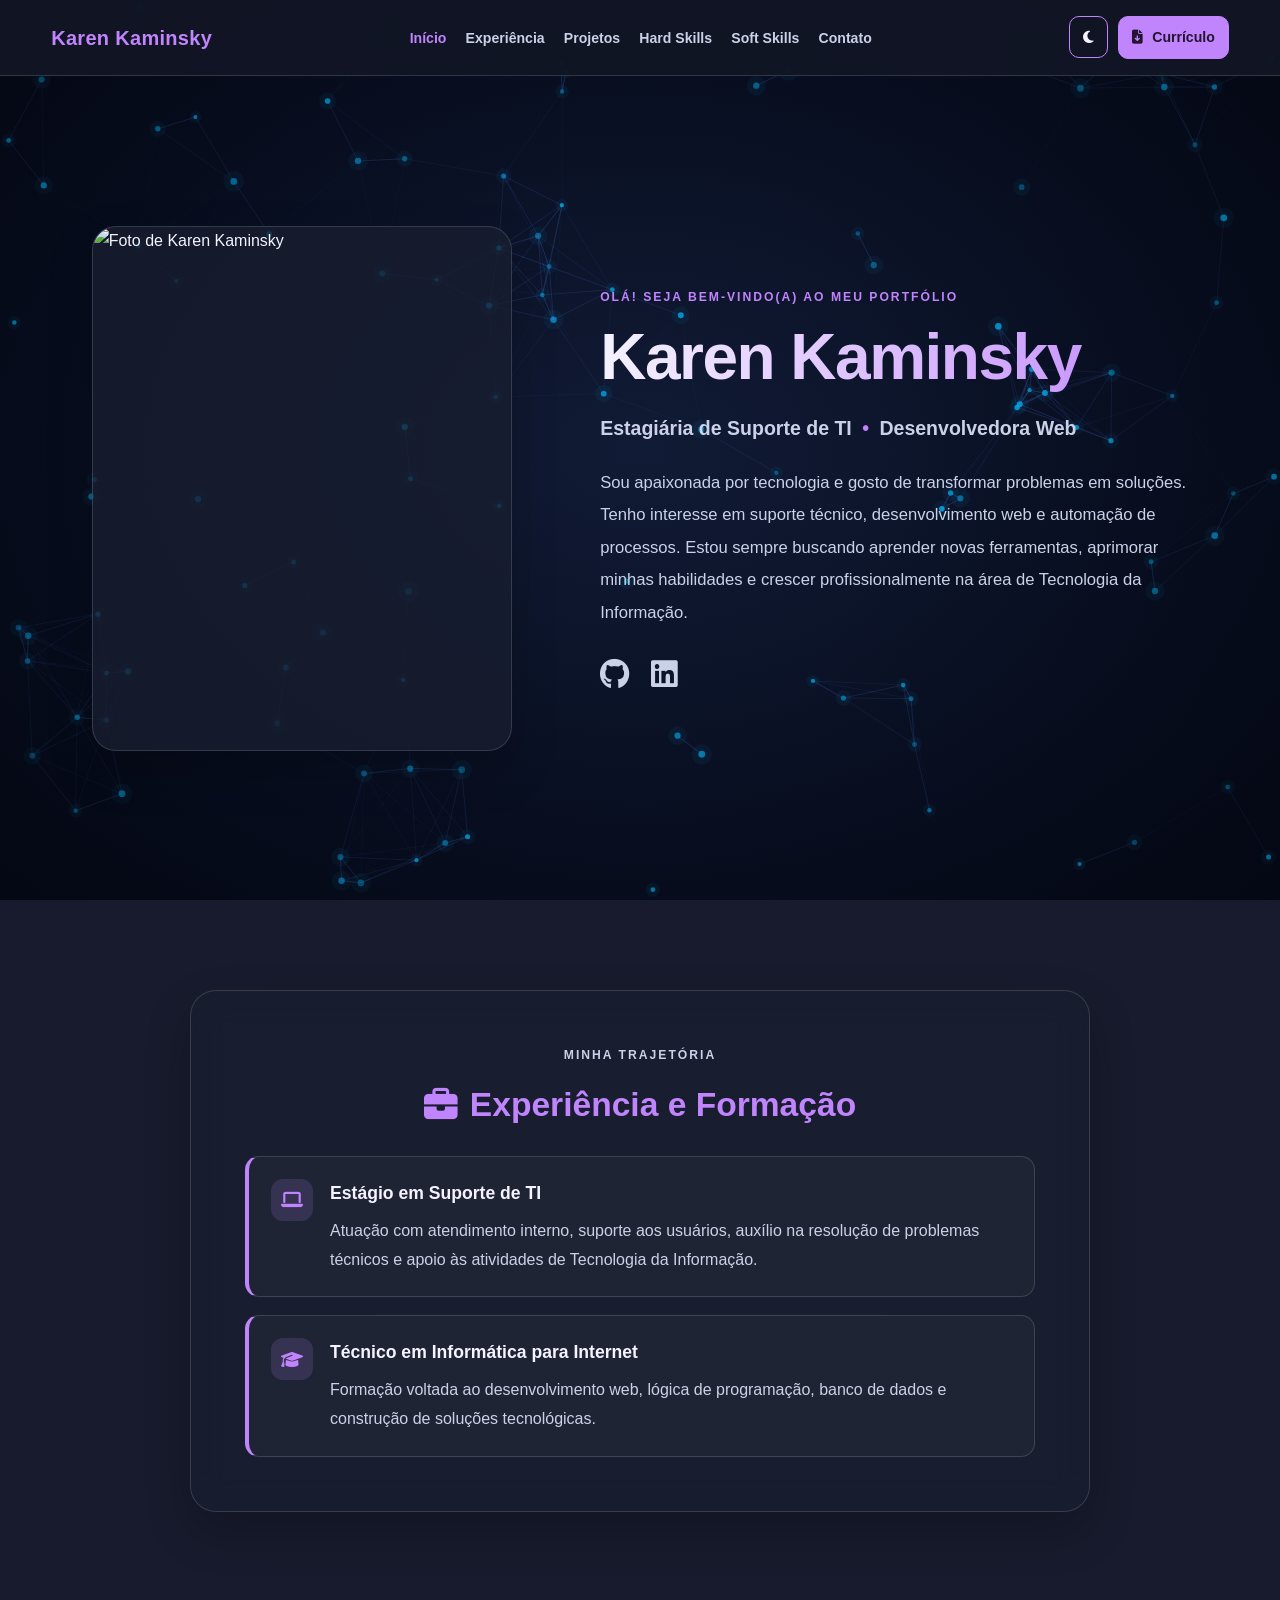
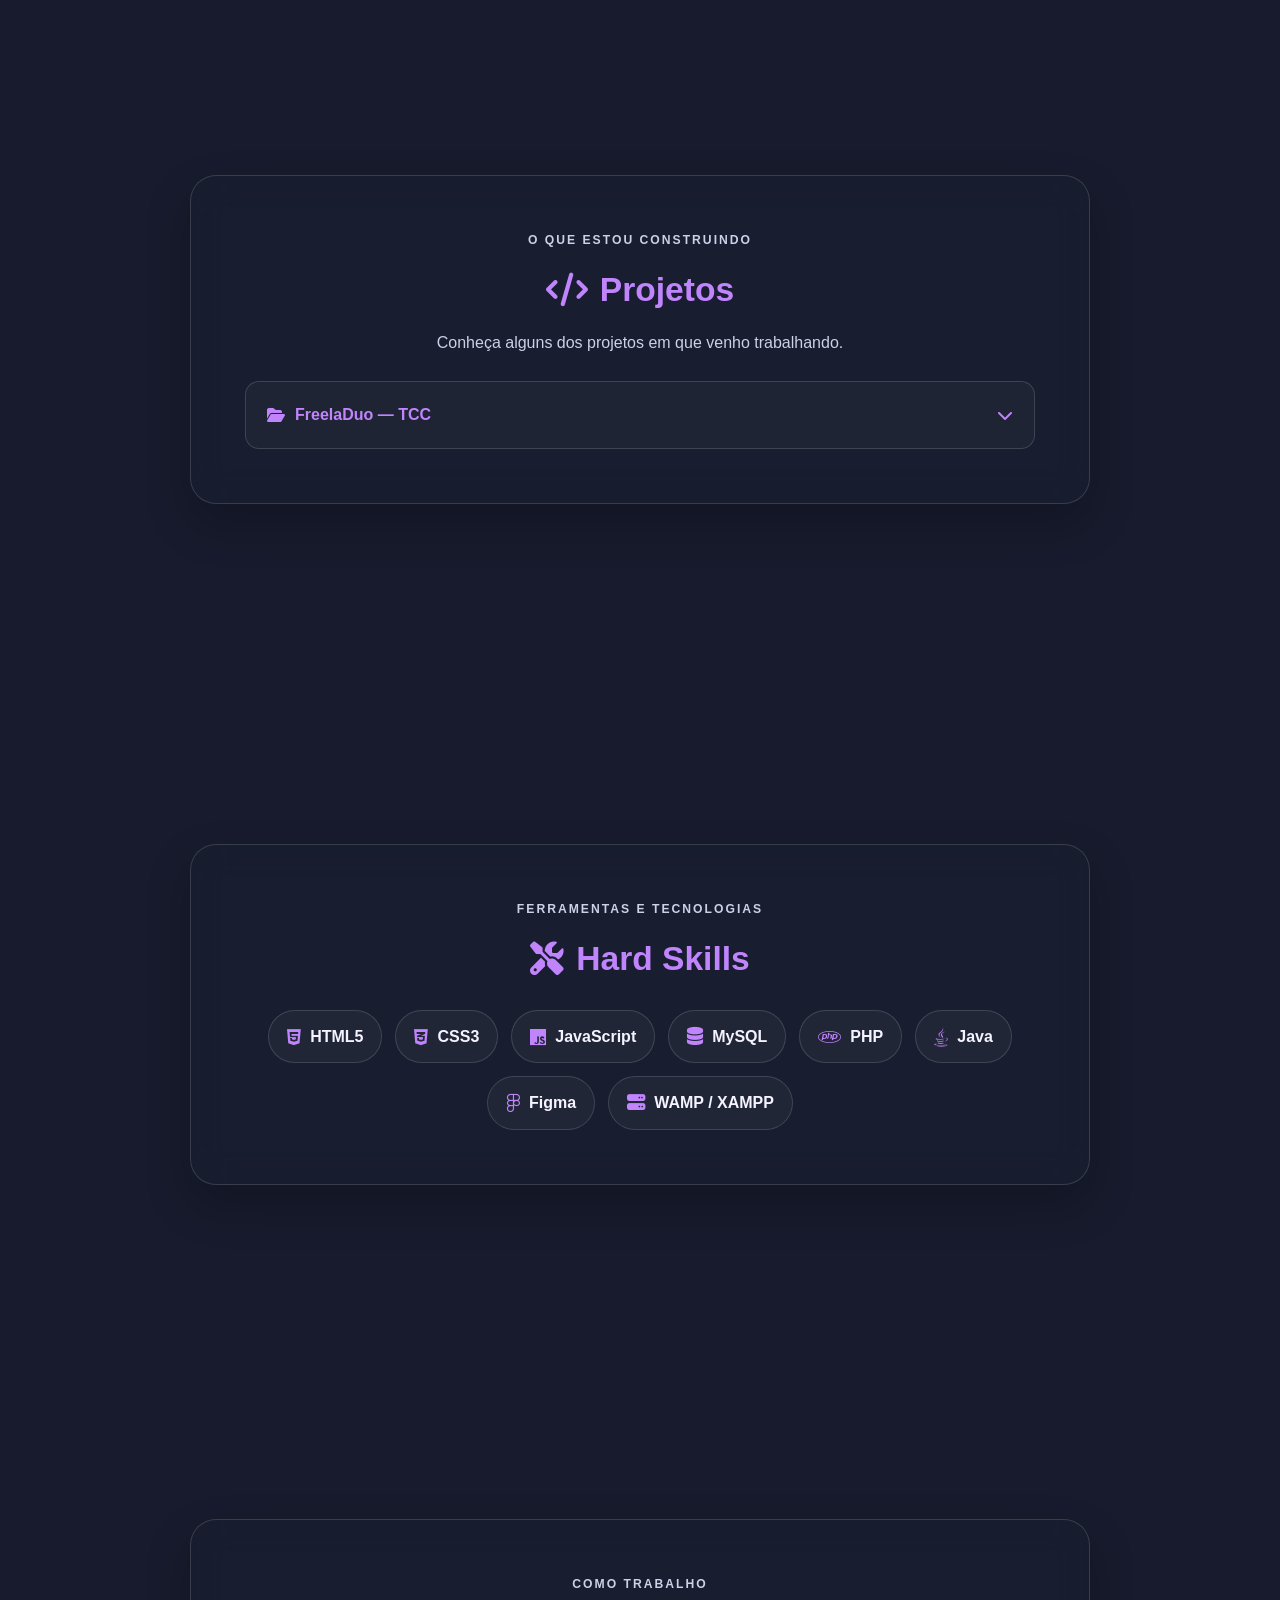
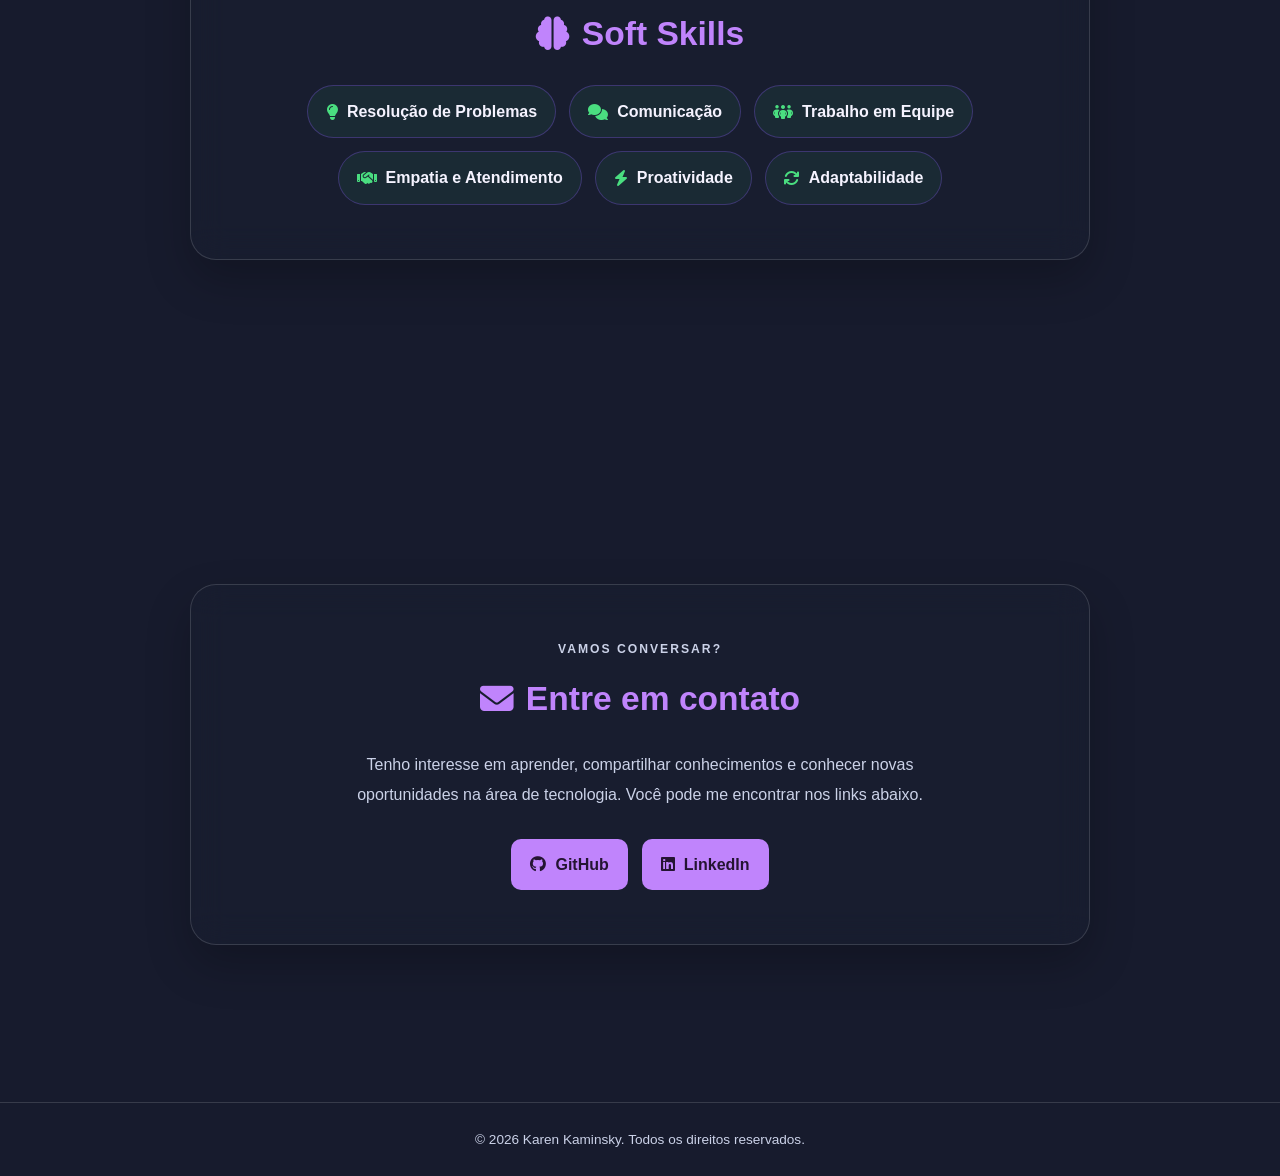
==== index.html @ ce0a8780 "docs: atualizações e informações do portfólio" ====
<!DOCTYPE html>
<html lang="pt-BR">

<head>
    <meta charset="UTF-8">
    <meta name="viewport" content="width=device-width, initial-scale=1.0">

    <meta name="description" content="Portfólio de Karen Kaminsky, estagiária de Suporte de TI e desenvolvedora web.">

    <meta name="theme-color" content="#080e20">

    <title>Karen Kaminsky | Portfólio</title>

    <!-- FONT AWESOME -->
    <link rel="stylesheet"
          href="https://cdnjs.cloudflare.com/ajax/libs/font-awesome/6.5.1/css/all.min.css">

    <!-- CSS PRINCIPAL -->
    <link rel="stylesheet" href="style.css">

    <!-- CSS DO FUNDO DE PARTÍCULAS -->
    <link rel="stylesheet" href="particles.css">

    <!-- JAVASCRIPT PRINCIPAL -->
    <script src="script.js" defer></script>

    <!-- JAVASCRIPT DAS PARTÍCULAS -->
    <script src="particles.js" defer></script>

</head>

<body>

    <!-- =====================================
         FUNDO INTERATIVO DE PARTÍCULAS
    ====================================== -->

    <div id="particles-background" aria-hidden="true">
        <canvas id="particles-canvas"></canvas>
    </div>


    <!-- =====================================
         CABEÇALHO
    ====================================== -->

    <header class="navbar">

        <a class="logo" href="#home" aria-label="Karen Kaminsky - início">
            Karen Kaminsky
        </a>


        <!-- MENU MOBILE -->

        <button class="menu-toggle"
                id="menu-toggle"
                type="button"
                aria-label="Abrir menu"
                aria-expanded="false"
                aria-controls="main-nav">

            <i class="fas fa-bars"></i>

        </button>


        <!-- NAVEGAÇÃO -->

        <nav id="main-nav" class="main-nav" aria-label="Navegação principal">

            <ul>

                <li><a href="#home">Início</a></li>

                <li><a href="#experiencia">Experiência</a></li>

                <li><a href="#projetos">Projetos</a></li>

                <li><a href="#habilidades">Hard Skills</a></li>

                <li><a href="#softskills">Soft Skills</a></li>

                <li><a href="#contato">Contato</a></li>

            </ul>

        </nav>


        <!-- AÇÕES DO CABEÇALHO -->

        <div class="header-actions">

            <button id="theme-toggle"
                    class="btn-theme"
                    type="button"
                    aria-label="Ativar tema claro"
                    title="Alternar tema">

                <i class="fas fa-moon"></i>

            </button>


            <a href="curriculo.pdf"
               download="Curriculo_Karen_Kaminsky.pdf"
               class="btn-download">

                <i class="fas fa-file-download"></i>

                <span>Currículo</span>

            </a>

        </div>

    </header>



    <!-- =====================================
         CONTEÚDO PRINCIPAL
    ====================================== -->

    <main class="container-scroll">


        <!-- =================================
             APRESENTAÇÃO INICIAL
        ================================== -->

        <section id="home" class="block hero-section">

            <div class="hero-profile">


                <!-- FOTO -->

                <div class="hero-photo">

                    <img src="minha-foto.jpg"
                         alt="Foto de Karen Kaminsky"
                         fetchpriority="high">

                </div>


                <!-- APRESENTAÇÃO -->

                <div class="hero-content">

                    <p class="eyebrow">
                        OLÁ! SEJA BEM-VINDO(A) AO MEU PORTFÓLIO
                    </p>


                    <h1>Karen Kaminsky</h1>


                    <h2 class="hero-role">

                        Estagiária de Suporte de TI

                        <span aria-hidden="true">•</span>

                        Desenvolvedora Web

                    </h2>


                    <p class="hero-description">

                        Sou apaixonada por tecnologia e gosto de transformar
                        problemas em soluções. Tenho interesse em suporte
                        técnico, desenvolvimento web e automação de processos.

                        Estou sempre buscando aprender novas ferramentas,
                        aprimorar minhas habilidades e crescer profissionalmente
                        na área de Tecnologia da Informação.

                    </p>


                    <!-- REDES SOCIAIS -->

                    <div class="hero-social">

                        <a href="https://github.com/Karenkaminsky"
                           target="_blank"
                           rel="noopener noreferrer"
                           aria-label="Meu GitHub">

                            <i class="fab fa-github"></i>

                        </a>


                        <a href="https://www.linkedin.com/in/karenkaminsky"
                           target="_blank"
                           rel="noopener noreferrer"
                           aria-label="Meu LinkedIn">

                            <i class="fab fa-linkedin"></i>

                        </a>

                    </div>

                </div>

            </div>

        </section>



        <!-- =================================
             EXPERIÊNCIA E FORMAÇÃO
        ================================== -->

        <section id="experiencia" class="block">

            <div class="glass-card">

                <p class="eyebrow">MINHA TRAJETÓRIA</p>


                <h2>

                    <i class="fas fa-briefcase"></i>

                    Experiência e Formação

                </h2>


                <div class="timeline">


                    <!-- EXPERIÊNCIA PROFISSIONAL -->

                    <article class="timeline-item">

                        <span class="timeline-icon">

                            <i class="fas fa-laptop"></i>

                        </span>


                        <div class="timeline-content">

                            <h3>Estágio em Suporte de TI</h3>

                            <p>

                                Atuação com atendimento interno, suporte aos
                                usuários, auxílio na resolução de problemas
                                técnicos e apoio às atividades de Tecnologia
                                da Informação.

                            </p>

                        </div>

                    </article>



                    <!-- FORMAÇÃO -->

                    <article class="timeline-item">

                        <span class="timeline-icon">

                            <i class="fas fa-graduation-cap"></i>

                        </span>


                        <div class="timeline-content">

                            <h3>Técnico em Informática para Internet</h3>

                            <p>

                                Formação voltada ao desenvolvimento web,
                                lógica de programação, banco de dados e
                                construção de soluções tecnológicas.

                            </p>

                        </div>

                    </article>


                </div>

            </div>

        </section>



        <!-- =================================
             PROJETOS
        ================================== -->

        <section id="projetos" class="block">

            <div class="glass-card">

                <p class="eyebrow">O QUE ESTOU CONSTRUINDO</p>


                <h2>

                    <i class="fas fa-code"></i>

                    Projetos

                </h2>


                <p class="section-intro">

                    Conheça alguns dos projetos em que venho trabalhando.

                </p>


                <div class="project-list">


                    <!-- PROJETO FREELADUO -->

                    <details class="project-accordion">

                        <summary class="accordion-header">

                            <span class="project-title">

                                <i class="fas fa-folder-open"></i>

                                FreelaDuo — TCC

                            </span>


                            <i class="fas fa-chevron-down icon-arrow"
                               aria-hidden="true"></i>

                        </summary>


                        <div class="accordion-content">

                            <p>

                                Plataforma em desenvolvimento com o objetivo
                                de conectar empresas, profissionais da área
                                de tecnologia, pessoas que estão iniciando
                                suas carreiras no setor e pequenas empresas.

                                Nosso foco é 100% voltado ao mercado de
                                tecnologia, criando oportunidades de conexão,
                                networking e desenvolvimento profissional,
                                aproximando talentos e empresas.

                            </p>


                            <!-- IMAGEM DO PROJETO -->

                            <div class="project-preview">

                                <img
                                    src="https://placehold.co/900x450/171d33/c084fc?text=FreelaDuo"
                                    alt="Imagem ilustrativa do projeto FreelaDuo"
                                    loading="lazy">

                            </div>


                            <!-- LINK DO GITHUB -->

                            <a href="https://github.com/Karenkaminsky/FreelaDuo"
                               target="_blank"
                               rel="noopener noreferrer"
                               class="btn-primary">

                                <i class="fab fa-github"></i>

                                Ver projeto no GitHub

                            </a>

                        </div>

                    </details>

                </div>

            </div>

        </section>



        <!-- =================================
             HARD SKILLS
        ================================== -->

        <section id="habilidades" class="block">

            <div class="glass-card">

                <p class="eyebrow">FERRAMENTAS E TECNOLOGIAS</p>


                <h2>

                    <i class="fas fa-tools"></i>

                    Hard Skills

                </h2>


                <div class="skills-tag animated-skills">


                    <span>

                        <i class="fab fa-html5"></i>

                        HTML5

                    </span>


                    <span>

                        <i class="fab fa-css3-alt"></i>

                        CSS3

                    </span>


                    <span>

                        <i class="fab fa-js"></i>

                        JavaScript

                    </span>


                    <span>

                        <i class="fas fa-database"></i>

                        MySQL

                    </span>


                    <span>

                        <i class="fab fa-php"></i>

                        PHP

                    </span>


                    <span>

                        <i class="fab fa-java"></i>

                        Java

                    </span>


                    <span>

                        <i class="fab fa-figma"></i>

                        Figma

                    </span>


                    <span>

                        <i class="fas fa-server"></i>

                        WAMP / XAMPP

                    </span>


                </div>

            </div>

        </section>



        <!-- =================================
             SOFT SKILLS
        ================================== -->

        <section id="softskills" class="block">

            <div class="glass-card">

                <p class="eyebrow">COMO TRABALHO</p>


                <h2>

                    <i class="fas fa-brain"></i>

                    Soft Skills

                </h2>


                <div class="skills-tag soft-skills">


                    <span>

                        <i class="fas fa-lightbulb"></i>

                        Resolução de Problemas

                    </span>


                    <span>

                        <i class="fas fa-comments"></i>

                        Comunicação

                    </span>


                    <span>

                        <i class="fas fa-people-group"></i>

                        Trabalho em Equipe

                    </span>


                    <span>

                        <i class="fas fa-handshake"></i>

                        Empatia e Atendimento

                    </span>


                    <span>

                        <i class="fas fa-bolt"></i>

                        Proatividade

                    </span>


                    <span>

                        <i class="fas fa-arrows-rotate"></i>

                        Adaptabilidade

                    </span>


                </div>

            </div>

        </section>



        <!-- =================================
             CONTATO
        ================================== -->

        <section id="contato" class="block">

            <div class="glass-card contact-card">

                <p class="eyebrow">VAMOS CONVERSAR?</p>


                <h2>

                    <i class="fas fa-envelope"></i>

                    Entre em contato

                </h2>


                <p>

                    Tenho interesse em aprender, compartilhar conhecimentos
                    e conhecer novas oportunidades na área de tecnologia.
                    Você pode me encontrar nos links abaixo.

                </p>


                <div class="contact-btns">


                    <a href="https://github.com/Karenkaminsky"
                       target="_blank"
                       rel="noopener noreferrer"
                       class="btn-primary">

                        <i class="fab fa-github"></i>

                        GitHub

                    </a>


                    <a href="https://www.linkedin.com/in/karenkaminsky"
                       target="_blank"
                       rel="noopener noreferrer"
                       class="btn-primary">

                        <i class="fab fa-linkedin"></i>

                        LinkedIn

                    </a>

                </div>
            </div>
        </section>
    </main>

    <!-- =====================================
         RODAPÉ
    ====================================== -->

    <footer class="footer">
        <p>
            © 2026 Karen Kaminsky. Todos os direitos reservados.
        </p>
    </footer>

</body>
</html>
---- style.css ----
/* ========================================
   1. VARIÁVEIS DE CORES
======================================== */

:root {
    color-scheme: dark;

    --bg-base: #171b2d;
    --bg-gradient: linear-gradient(
        145deg,
        #282039 0%,
        #171b2d 55%,
        #121725 100%
    );

    --text-color: #f5f3ff;
    --text-secondary: #cbd2e8;

    --card-bg: rgba(25, 30, 48, 0.78);
    --card-border: rgba(255, 255, 255, 0.14);
    --navbar-bg: rgba(18, 22, 37, 0.92);

    --accent: #c084fc;
    --accent-hover: #a855f7;
    --accent-text: #241432;

    --green: #4ade80;
    --shadow: 0 20px 45px rgba(0, 0, 0, 0.22);
}

[data-theme="light"] {
    color-scheme: light;

    --bg-base: #f5f2fc;
    --bg-gradient: linear-gradient(
        145deg,
        #eee5fa 0%,
        #f5f2fc 55%,
        #eaf0fc 100%
    );

    --text-color: #241d35;
    --text-secondary: #5c536e;

    --card-bg: rgba(255, 255, 255, 0.82);
    --card-border: rgba(105, 77, 142, 0.18);
    --navbar-bg: rgba(250, 248, 255, 0.94);

    --accent: #9854d6;
    --accent-hover: #7e3fbb;
    --accent-text: #ffffff;

    --green: #198754;
    --shadow: 0 20px 45px rgba(52, 37, 78, 0.10);
}


/* ========================================
   2. RESET E CONFIGURAÇÕES GERAIS
======================================== */

* {
    margin: 0;
    padding: 0;
    box-sizing: border-box;
}

html {
    scroll-behavior: smooth;
    scroll-padding-top: 100px;
}

body {
    min-height: 100vh;
    overflow-x: hidden;

    background: var(--bg-gradient);
    background-color: var(--bg-base);
    background-attachment: fixed;

    color: var(--text-color);

    font-family: "Segoe UI", Tahoma, Geneva, Verdana, sans-serif;
    font-size: 16px;
    line-height: 1.7;

    transition:
        background-color 0.3s ease,
        color 0.3s ease;
}

a {
    color: inherit;
}

button,
a {
    -webkit-tap-highlight-color: transparent;
}

button,
input {
    font: inherit;
}

button:focus-visible,
a:focus-visible,
summary:focus-visible {
    outline: 3px solid var(--accent);
    outline-offset: 4px;
}


/* ========================================
   3. CABEÇALHO
======================================== */

.navbar {
    position: sticky;
    top: 0;
    z-index: 1000;

    width: 100%;
    min-height: 76px;

    display: flex;
    justify-content: space-between;
    align-items: center;
    gap: 24px;

    padding: 14px clamp(20px, 4vw, 55px);

    background: var(--navbar-bg);
    border-bottom: 1px solid var(--card-border);

    backdrop-filter: blur(16px);
    -webkit-backdrop-filter: blur(16px);
}

.logo {
    flex-shrink: 0;

    color: var(--accent);
    font-size: 1.25rem;
    font-weight: 750;
    letter-spacing: 0.3px;

    text-decoration: none;
}


/* ========================================
   4. MENU DE NAVEGAÇÃO
======================================== */

.main-nav {
    min-width: 0;
}

.main-nav ul {
    display: flex;
    align-items: center;
    justify-content: center;
    flex-wrap: wrap;

    gap: clamp(10px, 1.5vw, 22px);

    list-style: none;
}

.main-nav a {
    display: inline-block;

    color: var(--text-secondary);
    font-size: 0.88rem;
    font-weight: 600;

    text-decoration: none;

    transition: color 0.2s ease;
}

.main-nav a:hover,
.main-nav a.active {
    color: var(--accent);
}

.menu-toggle {
    display: none;

    align-items: center;
    justify-content: center;

    padding: 9px 12px;

    border: 1px solid var(--card-border);
    border-radius: 9px;

    background: transparent;
    color: var(--text-color);

    font-size: 1.1rem;
    cursor: pointer;
}


/* ========================================
   5. BOTÕES DO CABEÇALHO
======================================== */

.header-actions {
    display: flex;
    align-items: center;
    gap: 10px;

    flex-shrink: 0;
}

.btn-theme,
.btn-download {
    min-height: 42px;

    display: inline-flex;
    justify-content: center;
    align-items: center;
    gap: 9px;

    padding: 9px 13px;

    border: 1px solid var(--accent);
    border-radius: 10px;

    font-size: 0.88rem;
    font-weight: 700;

    text-decoration: none;
    cursor: pointer;

    transition:
        transform 0.2s ease,
        background-color 0.2s ease,
        color 0.2s ease;
}

.btn-theme {
    background: transparent;
    color: var(--text-color);
}

.btn-download {
    background: var(--accent);
    color: var(--accent-text);
}

.btn-theme:hover,
.btn-download:hover {
    transform: translateY(-2px);
}

.btn-theme:hover {
    background: var(--accent);
    color: var(--accent-text);
}

.btn-download:hover {
    background: var(--accent-hover);
    color: #ffffff;
}


/* ========================================
   6. ESTRUTURA DAS SEÇÕES
======================================== */

.container-scroll {
    width: 100%;
    height: auto;
    overflow: visible;
}

.block {
    width: 100%;
    min-height: 75vh;

    display: flex;
    justify-content: center;
    align-items: center;

    padding: 90px 24px;

    scroll-margin-top: 90px;
}


/* ========================================
   7. APRESENTAÇÃO INICIAL
======================================== */

.hero-section {
    min-height: calc(100vh - 76px);

    display: flex;
    align-items: center;
    justify-content: center;

    padding: 70px clamp(24px, 6vw, 90px);
}

.hero-profile {
    width: min(100%, 1120px);

    display: grid;

    grid-template-columns:
        minmax(280px, 0.85fr)
        minmax(0, 1.15fr);

    align-items: center;

    gap: clamp(35px, 6vw, 80px);
}


/* FOTO GRANDE */

.hero-photo {
    width: 100%;
    max-width: 420px;

    justify-self: center;

    aspect-ratio: 4 / 5;
    overflow: hidden;

    border: 1px solid var(--card-border);
    border-radius: 24px;

    background: var(--card-bg);
    box-shadow: var(--shadow);
}

.hero-photo img {
    display: block;

    width: 100%;
    height: 100%;

    object-fit: cover;
    object-position: center;
}


/* TEXTO DA APRESENTAÇÃO */

.hero-content {
    min-width: 0;
    text-align: left;
}

.eyebrow {
    margin-bottom: 14px;

    color: var(--accent);

    font-size: 0.76rem;
    font-weight: 800;
    letter-spacing: 2px;
    line-height: 1.8;
}

.hero-content h1 {
    margin: 0 0 20px;

    font-size: clamp(2.6rem, 5vw, 4.5rem);
    font-weight: 800;
    line-height: 1.08;
    letter-spacing: -1.5px;

    overflow-wrap: anywhere;

    background: linear-gradient(
        100deg,
        var(--text-color),
        var(--accent)
    );

    -webkit-background-clip: text;
    background-clip: text;
    color: transparent;
}


/* CARGO PROFISSIONAL */

.hero-content .hero-role {
    display: block;

    margin-bottom: 22px;

    color: var(--text-secondary);

    font-size: clamp(1rem, 1.8vw, 1.22rem);
    font-weight: 650;
    line-height: 1.7;
}

.hero-role span {
    padding: 0 5px;
    color: var(--accent);
}


/* DESCRIÇÃO */

.hero-description {
    max-width: 590px;
    margin: 0;

    color: var(--text-secondary);

    font-size: 1.04rem;
    line-height: 1.95;
}


/* REDES SOCIAIS */

.hero-social {
    display: flex;
    align-items: center;
    gap: 22px;

    margin-top: 30px;
}

.hero-social a {
    display: inline-flex;
    justify-content: center;
    align-items: center;

    color: var(--text-secondary);
    font-size: 1.9rem;

    text-decoration: none;

    transition:
        color 0.2s ease,
        transform 0.2s ease;
}

.hero-social a:hover {
    color: var(--accent);
    transform: translateY(-3px);
}


/* ========================================
   8. CARTÕES DAS DEMAIS SEÇÕES
======================================== */

.glass-card {
    width: min(100%, 900px);

    padding: clamp(28px, 5vw, 54px);

    border: 1px solid var(--card-border);
    border-radius: 26px;

    background: var(--card-bg);
    box-shadow: var(--shadow);

    text-align: center;

    backdrop-filter: blur(16px);
    -webkit-backdrop-filter: blur(16px);
}

.glass-card h2 {
    display: flex;
    justify-content: center;
    align-items: center;
    flex-wrap: wrap;
    gap: 12px;

    margin-bottom: 28px;

    color: var(--accent);

    font-size: clamp(1.6rem, 4vw, 2.1rem);
    line-height: 1.4;
}

.glass-card h3 {
    margin-bottom: 8px;

    color: var(--text-color);
    font-size: 1.1rem;
}

.glass-card p {
    color: var(--text-secondary);
}

.section-intro {
    margin: -12px 0 25px;
}


/* ========================================
   9. EXPERIÊNCIA E FORMAÇÃO
======================================== */

.timeline {
    display: flex;
    flex-direction: column;
    gap: 18px;

    text-align: left;
}

.timeline-item {
    display: flex;
    align-items: flex-start;
    gap: 17px;

    padding: 22px;

    border: 1px solid var(--card-border);
    border-left: 4px solid var(--accent);
    border-radius: 14px;

    background: rgba(255, 255, 255, 0.035);
}

.timeline-icon {
    flex: 0 0 42px;

    width: 42px;
    height: 42px;

    display: grid;
    place-items: center;

    border-radius: 12px;

    background: rgba(192, 132, 252, 0.14);
    color: var(--accent);

    font-size: 1.1rem;
}

.timeline-content {
    min-width: 0;
}

.timeline-content p {
    line-height: 1.8;
}


/* ========================================
   10. PROJETOS EXPANSÍVEIS
======================================== */

.project-list {
    display: flex;
    flex-direction: column;
    gap: 15px;

    text-align: left;
}

.project-accordion {
    overflow: hidden;

    border: 1px solid var(--card-border);
    border-radius: 14px;

    background: rgba(255, 255, 255, 0.035);

    transition: border-color 0.2s ease;
}

.project-accordion:hover {
    border-color: var(--accent);
}

.accordion-header {
    display: flex;
    align-items: center;
    justify-content: space-between;
    gap: 15px;

    padding: 19px 21px;

    color: var(--accent);
    font-weight: 750;

    cursor: pointer;
    list-style: none;
}

.accordion-header::-webkit-details-marker {
    display: none;
}

.project-title {
    display: inline-flex;
    align-items: center;
    gap: 10px;
}

.icon-arrow {
    flex-shrink: 0;
    transition: transform 0.25s ease;
}

.project-accordion[open] .icon-arrow {
    transform: rotate(180deg);
}

.accordion-content {
    padding: 0 21px 22px;

    animation: reveal 0.25s ease;
}

.accordion-content p {
    line-height: 1.8;
}

@keyframes reveal {
    from {
        opacity: 0;
        transform: translateY(-5px);
    }

    to {
        opacity: 1;
        transform: translateY(0);
    }
}

.project-preview {
    overflow: hidden;

    margin: 18px 0;

    border: 1px solid var(--card-border);
    border-radius: 12px;
}

.project-preview img {
    display: block;

    width: 100%;
    max-height: 300px;

    object-fit: cover;
}


/* ========================================
   11. BOTÕES PRINCIPAIS
======================================== */

.btn-primary {
    display: inline-flex;
    justify-content: center;
    align-items: center;
    gap: 9px;

    padding: 11px 18px;

    border: 1px solid transparent;
    border-radius: 10px;

    background: var(--accent);
    color: var(--accent-text);

    font-weight: 750;
    text-decoration: none;

    transition:
        transform 0.2s ease,
        background-color 0.2s ease,
        color 0.2s ease;
}

.btn-primary:hover {
    background: var(--accent-hover);
    color: #ffffff;
    transform: translateY(-2px);
}


/* ========================================
   12. HARD SKILLS E SOFT SKILLS
======================================== */

.skills-tag {
    display: flex;
    justify-content: center;
    flex-wrap: wrap;
    gap: 13px;
}

.skills-tag span {
    display: inline-flex;
    justify-content: center;
    align-items: center;
    gap: 9px;

    padding: 12px 18px;

    border: 1px solid var(--card-border);
    border-radius: 30px;

    background: rgba(255, 255, 255, 0.045);
    color: var(--text-color);

    font-weight: 600;

    transition:
        transform 0.25s ease,
        border-color 0.25s ease,
        background-color 0.25s ease;
}

.animated-skills span:hover {
    transform: translateY(-4px);

    border-color: var(--accent);
    background: rgba(192, 132, 252, 0.13);
}

.animated-skills span i {
    color: var(--accent);
    font-size: 1.15rem;
}

.soft-skills span {
    border-color: rgba(138, 87, 255, 0.3);
    background: rgba(74, 222, 128, 0.07);
}

.soft-skills span i {
    color: var(--green);
}


/* ========================================
   13. CONTATO
======================================== */

.contact-card > p:not(.eyebrow) {
    max-width: 580px;
    margin: 0 auto;

    line-height: 1.9;
}

.contact-btns {
    display: flex;
    justify-content: center;
    flex-wrap: wrap;
    gap: 14px;

    margin-top: 28px;
}


/* ========================================
   14. RODAPÉ
======================================== */

.footer {
    padding: 25px 18px;

    border-top: 1px solid var(--card-border);

    color: var(--text-secondary);
    text-align: center;
    font-size: 0.85rem;
}

.footer p {
    margin: 0;
}


/* ========================================
   15. TABLETS
======================================== */

@media (max-width: 1100px) {

    .navbar {
        flex-wrap: wrap;
        gap: 15px;
    }

    .main-nav {
        order: 3;
        width: 100%;
    }

    .main-nav ul {
        justify-content: center;
    }

    .hero-profile {
        gap: 38px;
    }

    .hero-content h1 {
        font-size: clamp(2.4rem, 5vw, 3.5rem);
    }
}


/* ========================================
   16. CELULARES
======================================== */

@media (max-width: 760px) {

    html {
        scroll-padding-top: 20px;
    }

    /* Cabeçalho */

    .navbar {
        position: sticky;

        display: flex;
        flex-wrap: wrap;

        gap: 10px;
        padding: 12px 16px;
    }

    .logo {
        margin-right: auto;
        font-size: 1.05rem;
    }

    .menu-toggle {
        display: inline-flex;
    }

    .main-nav {
        display: none;
        order: 4;
        width: 100%;
    }

    .main-nav.open {
        display: block;
    }

    .main-nav ul {
        display: flex;
        flex-direction: column;
        align-items: stretch;
        gap: 0;

        padding-top: 8px;
    }

    .main-nav li a {
        display: block;
        padding: 10px 8px;

        border-radius: 8px;
    }

    .main-nav li a:hover {
        background: rgba(192, 132, 252, 0.10);
    }

    .header-actions {
        gap: 6px;
    }

    .btn-theme,
    .btn-download {
        min-height: 38px;
        padding: 8px 10px;
        font-size: 0.82rem;
    }

    .btn-download span {
        display: none;
    }


    /* Apresentação */

    .hero-section {
        min-height: auto;
        padding: 50px 22px 65px;
    }

    .hero-profile {
        grid-template-columns: minmax(0, 1fr);
        gap: 30px;
    }

    .hero-photo {
        width: min(78%, 320px);
        max-width: 320px;
        aspect-ratio: 4 / 5;
    }

    .hero-content {
        text-align: center;
    }

    .hero-content .eyebrow {
        margin-bottom: 12px;
        font-size: 0.7rem;
    }

    .hero-content h1 {
        margin-bottom: 16px;
        font-size: clamp(2.3rem, 9vw, 3.3rem);
    }

    .hero-content .hero-role {
        margin-bottom: 18px;
        font-size: 1rem;
    }

    .hero-content .hero-description {
        margin: 0 auto;
        font-size: 0.98rem;
        line-height: 1.85;
    }

    .hero-social {
        justify-content: center;
        margin-top: 25px;
    }


    /* Seções */

    .block {
        min-height: auto;
        padding: 55px 16px;

        scroll-margin-top: 10px;
    }

    .glass-card {
        padding: 30px 22px;
        border-radius: 21px;
    }

    .glass-card h2 {
        margin-bottom: 22px;
        font-size: 1.65rem;
    }


    /* Experiência */

    .timeline-item {
        gap: 12px;
        padding: 17px;
    }

    .timeline-icon {
        flex-basis: 36px;
        width: 36px;
        height: 36px;
    }


    /* Habilidades */

    .skills-tag {
        gap: 9px;
    }

    .skills-tag span {
        padding: 10px 13px;
        font-size: 0.88rem;
    }


    /* Projetos */

    .accordion-header {
        padding: 16px;
    }

    .accordion-content {
        padding: 0 16px 18px;
    }


    /* Contato */

    .contact-btns {
        flex-direction: column;
    }

    .contact-btns .btn-primary {
        width: 100%;
    }
}


/* ========================================
   17. CELULARES PEQUENOS
======================================== */

@media (max-width: 380px) {

    .logo {
        font-size: 0.95rem;
    }

    .header-actions {
        gap: 4px;
    }

    .btn-theme,
    .btn-download,
    .menu-toggle {
        padding: 8px 9px;
    }

    .hero-photo {
        width: 85%;
    }

    .hero-content h1 {
        font-size: 2.2rem;
    }

    .glass-card {
        padding: 25px 16px;
    }
}


/* ========================================
   18. ACESSIBILIDADE
======================================== */

@media (prefers-reduced-motion: reduce) {

    *,
    *::before,
    *::after {
        scroll-behavior: auto !important;
        animation-duration: 0.01ms !important;
        animation-iteration-count: 1 !important;
        transition-duration: 0.01ms !important;
    }
}
---- particles.css ----
/* ==========================================
   PARTICLE NETWORK - KAREN KAMINSKY
   Fundo interativo para portfólio
========================================== */

html {
    min-height: 100%;
    background: #070b18;
}

body {
    position: relative;
    isolation: isolate;
    min-height: 100vh;
}

/* Fundo das partículas */
#particles-background {
    position: fixed;
    inset: 0;
    width: 100%;
    height: 100%;
    z-index: 0;

    background:
        radial-gradient(
            ellipse at center,
            #111b35 0%,
            #080e20 65%,
            #050814 100%
        );

    overflow: hidden;
    pointer-events: none;
}

/* Canvas ocupa toda a tela */
#particles-canvas {
    display: block;
    width: 100%;
    height: 100%;
}

/* Conteúdo sempre acima do fundo */
body > header,
body > main,
body > footer {
    position: relative;
    z-index: 1;
}

/* Efeito discreto de iluminação */
#particles-background::after {
    content: "";
    position: absolute;
    inset: 0;

    background:
        radial-gradient(
            circle at center,
            transparent 30%,
            rgba(3, 7, 18, 0.38) 100%
        );

    pointer-events: none;
}

/* Respeita acessibilidade */
@media (prefers-reduced-motion: reduce) {
    #particles-background {
        display: none;
    }
}

/* Ajustes para celulares */
@media (max-width: 768px) {
    #particles-background {
        opacity: 0.8;
    }
}
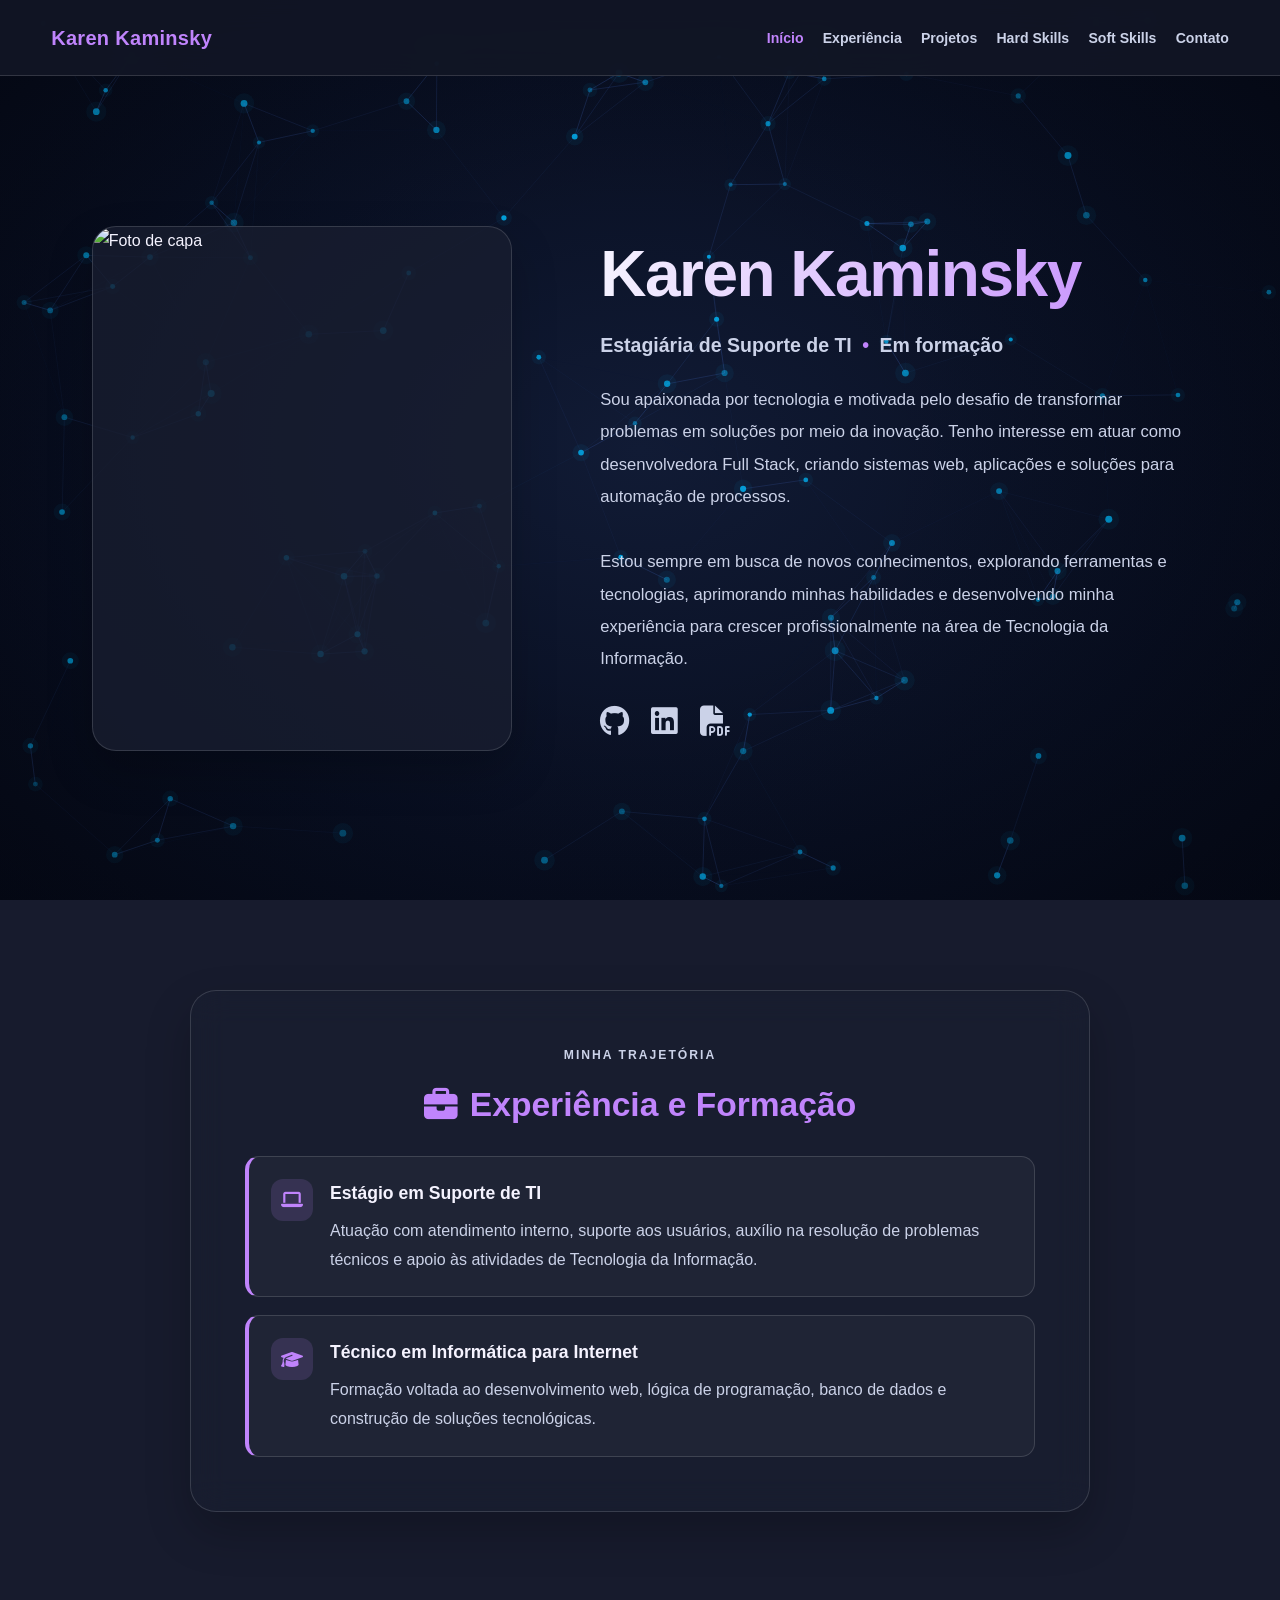
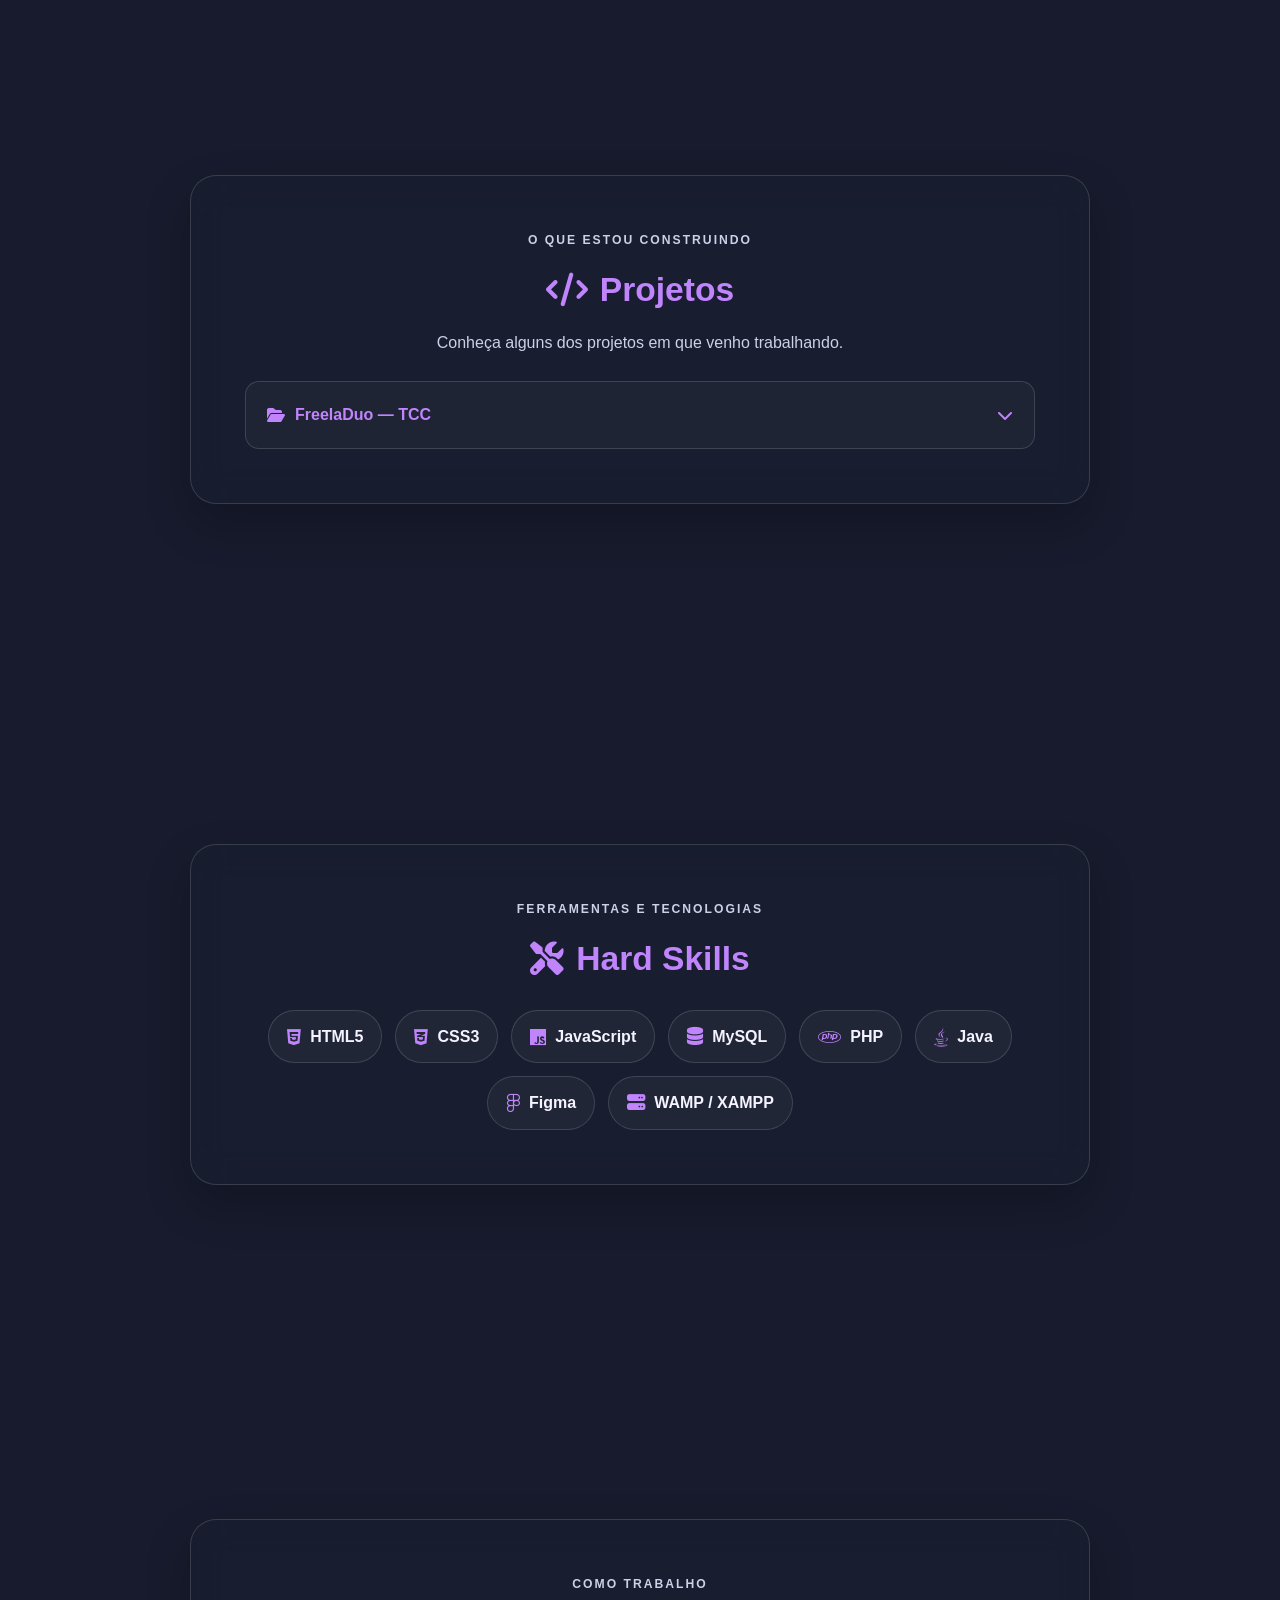
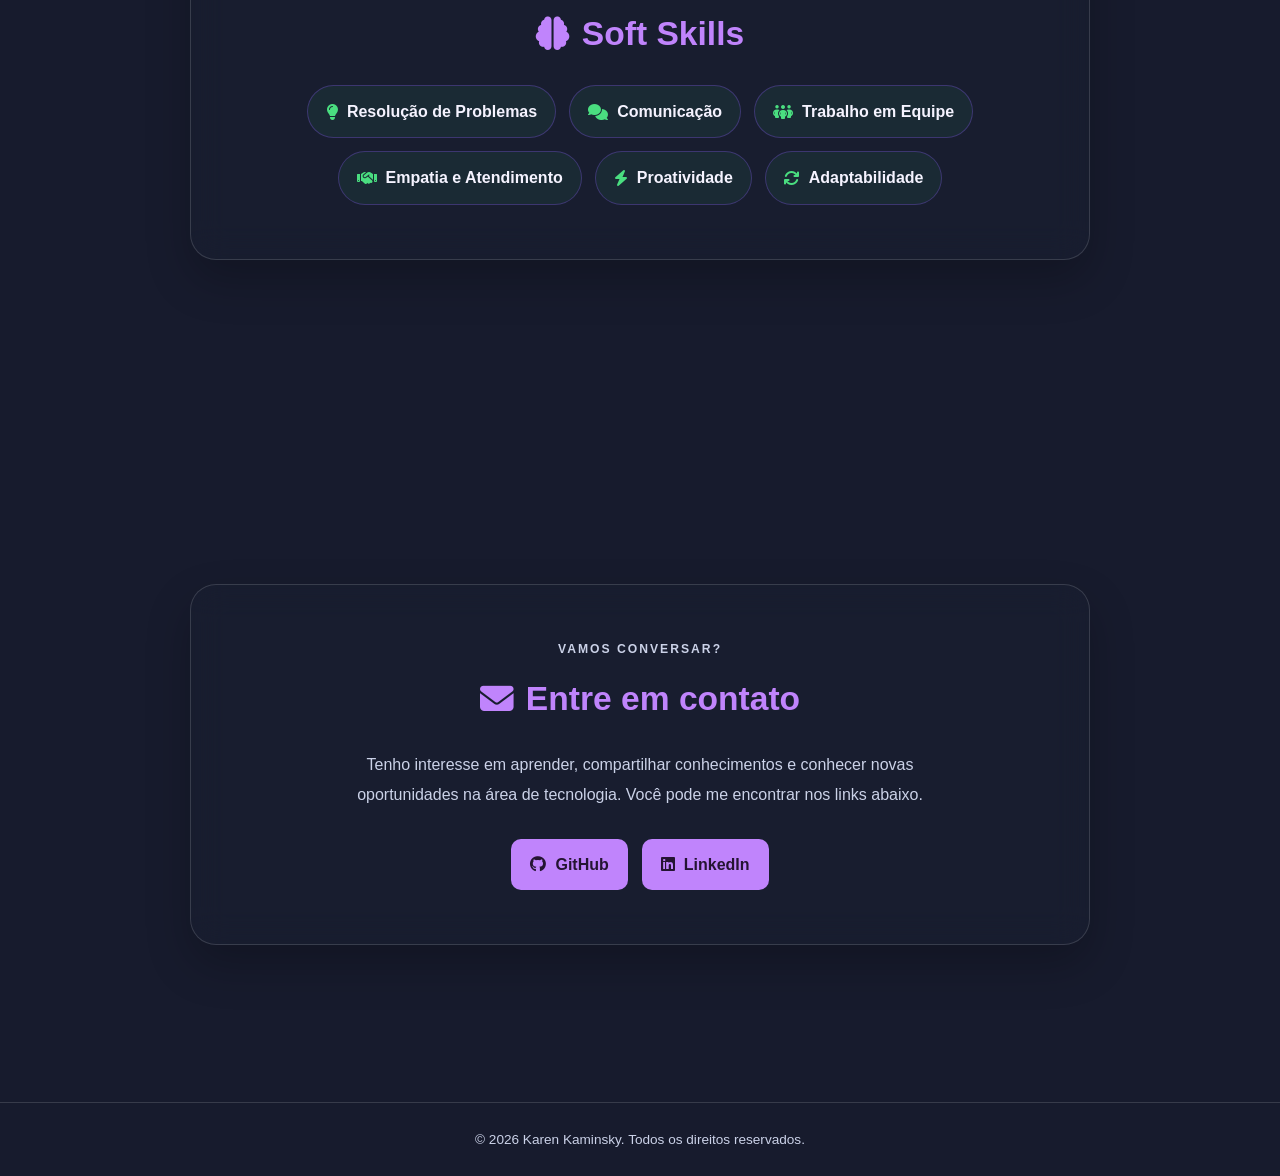
==== commit e2fe4761: "docs: atualização de informações e apresentação do portfólio." ====
--- a/index.html
+++ b/index.html
@@ -13,8 +13,10 @@
     <title>Karen Kaminsky | Portfólio</title>
 
     <!-- FONT AWESOME -->
-    <link rel="stylesheet"
-          href="https://cdnjs.cloudflare.com/ajax/libs/font-awesome/6.5.1/css/all.min.css">
+    <link
+        rel="stylesheet"
+        href="https://cdnjs.cloudflare.com/ajax/libs/font-awesome/6.5.1/css/all.min.css"
+    >
 
     <!-- CSS PRINCIPAL -->
     <link rel="stylesheet" href="style.css">
@@ -27,185 +29,125 @@
 
     <!-- JAVASCRIPT DAS PARTÍCULAS -->
     <script src="particles.js" defer></script>
-
 </head>
 
 <body>
 
-    <!-- =====================================
-         FUNDO INTERATIVO DE PARTÍCULAS
-    ====================================== -->
-
+    <!-- FUNDO INTERATIVO DE PARTÍCULAS -->
     <div id="particles-background" aria-hidden="true">
         <canvas id="particles-canvas"></canvas>
     </div>
 
-
-    <!-- =====================================
-         CABEÇALHO
-    ====================================== -->
-
+    <!-- CABEÇALHO -->
     <header class="navbar">
 
         <a class="logo" href="#home" aria-label="Karen Kaminsky - início">
             Karen Kaminsky
         </a>
 
-
         <!-- MENU MOBILE -->
-
-        <button class="menu-toggle"
-                id="menu-toggle"
-                type="button"
-                aria-label="Abrir menu"
-                aria-expanded="false"
-                aria-controls="main-nav">
-
+        <button
+            class="menu-toggle"
+            id="menu-toggle"
+            type="button"
+            aria-label="Abrir menu"
+            aria-expanded="false"
+            aria-controls="main-nav"
+        >
             <i class="fas fa-bars"></i>
-
         </button>
 
-
         <!-- NAVEGAÇÃO -->
-
         <nav id="main-nav" class="main-nav" aria-label="Navegação principal">
-
             <ul>
-
                 <li><a href="#home">Início</a></li>
-
                 <li><a href="#experiencia">Experiência</a></li>
-
                 <li><a href="#projetos">Projetos</a></li>
-
                 <li><a href="#habilidades">Hard Skills</a></li>
-
                 <li><a href="#softskills">Soft Skills</a></li>
-
                 <li><a href="#contato">Contato</a></li>
-
             </ul>
-
         </nav>
 
-
-        <!-- AÇÕES DO CABEÇALHO -->
-
-        <div class="header-actions">
-
-            <button id="theme-toggle"
-                    class="btn-theme"
-                    type="button"
-                    aria-label="Ativar tema claro"
-                    title="Alternar tema">
-
-                <i class="fas fa-moon"></i>
-
-            </button>
-
-
-            <a href="curriculo.pdf"
-               download="Curriculo_Karen_Kaminsky.pdf"
-               class="btn-download">
-
-                <i class="fas fa-file-download"></i>
-
-                <span>Currículo</span>
-
-            </a>
-
-        </div>
-
     </header>
 
-
-
-    <!-- =====================================
-         CONTEÚDO PRINCIPAL
-    ====================================== -->
-
+    <!-- CONTEÚDO PRINCIPAL -->
     <main class="container-scroll">
 
-
-        <!-- =================================
-             APRESENTAÇÃO INICIAL
-        ================================== -->
-
+        <!-- APRESENTAÇÃO INICIAL -->
         <section id="home" class="block hero-section">
 
             <div class="hero-profile">
 
-
                 <!-- FOTO -->
-
                 <div class="hero-photo">
-
-                    <img src="minha-foto.jpg"
-                         alt="Foto de Karen Kaminsky"
-                         fetchpriority="high">
-
-                </div>
-
+                    <img
+                        src="minha-foto.jpg"
+                        alt="Foto de capa"
+                        fetchpriority="high"
+                    >
+                </div>
 
                 <!-- APRESENTAÇÃO -->
-
                 <div class="hero-content">
 
-                    <p class="eyebrow">
-                        OLÁ! SEJA BEM-VINDO(A) AO MEU PORTFÓLIO
+                    <h1>Karen Kaminsky</h1>
+
+                    <h2 class="hero-role">
+                        Estagiária de Suporte de TI
+                        <span aria-hidden="true">•</span>
+                        Em formação
+                    </h2>
+
+                    <p class="hero-description">
+                        Sou apaixonada por tecnologia e motivada pelo desafio
+                        de transformar problemas em soluções por meio da inovação.
+                        Tenho interesse em atuar como desenvolvedora Full Stack,
+                        criando sistemas web, aplicações e soluções para automação
+                        de processos. <br><br>
+
+                        Estou sempre em busca de novos conhecimentos, explorando 
+                        ferramentas e tecnologias, aprimorando minhas habilidades 
+                        e desenvolvendo minha experiência para crescer profissionalmente 
+                        na área de Tecnologia da Informação.
+                    
                     </p>
 
-
-                    <h1>Karen Kaminsky</h1>
-
-
-                    <h2 class="hero-role">
-
-                        Estagiária de Suporte de TI
-
-                        <span aria-hidden="true">•</span>
-
-                        Desenvolvedora Web
-
-                    </h2>
-
-
-                    <p class="hero-description">
-
-                        Sou apaixonada por tecnologia e gosto de transformar
-                        problemas em soluções. Tenho interesse em suporte
-                        técnico, desenvolvimento web e automação de processos.
-
-                        Estou sempre buscando aprender novas ferramentas,
-                        aprimorar minhas habilidades e crescer profissionalmente
-                        na área de Tecnologia da Informação.
-
-                    </p>
-
-
-                    <!-- REDES SOCIAIS -->
-
+                    <!-- REDES SOCIAIS E CURRÍCULO -->
                     <div class="hero-social">
 
-                        <a href="https://github.com/Karenkaminsky"
-                           target="_blank"
-                           rel="noopener noreferrer"
-                           aria-label="Meu GitHub">
-
+                        <!-- GITHUB -->
+                        <a
+                            href="https://github.com/Karenkaminsky"
+                            target="_blank"
+                            rel="noopener noreferrer"
+                            aria-label="Meu GitHub"
+                            title="GitHub"
+                        >
                             <i class="fab fa-github"></i>
-
                         </a>
 
-
-                        <a href="https://www.linkedin.com/in/karenkaminsky"
-                           target="_blank"
-                           rel="noopener noreferrer"
-                           aria-label="Meu LinkedIn">
-
+                        <!-- LINKEDIN -->
+                        <a
+                            href="https://www.linkedin.com/in/karenkaminsky"
+                            target="_blank"
+                            rel="noopener noreferrer"
+                            aria-label="Meu LinkedIn"
+                            title="LinkedIn"
+                        >
                             <i class="fab fa-linkedin"></i>
-
                         </a>
 
+                        <!-- CURRÍCULO -->
+                        <a
+                            href="curriculo.pdf"
+                            download="Curriculo_Karen_Kaminsky.pdf"
+                            aria-label="Currículo"
+                            title="Currículo"
+                        >
+                            <i class="fas fa-file-pdf"></i>
+                        </a>
+
                     </div>
 
                 </div>
@@ -214,152 +156,107 @@
 
         </section>
 
-
-
-        <!-- =================================
-             EXPERIÊNCIA E FORMAÇÃO
-        ================================== -->
-
+        <!-- EXPERIÊNCIA E FORMAÇÃO -->
         <section id="experiencia" class="block">
 
             <div class="glass-card">
 
                 <p class="eyebrow">MINHA TRAJETÓRIA</p>
 
-
                 <h2>
-
                     <i class="fas fa-briefcase"></i>
-
                     Experiência e Formação
-
                 </h2>
 
-
                 <div class="timeline">
 
-
                     <!-- EXPERIÊNCIA PROFISSIONAL -->
-
                     <article class="timeline-item">
 
                         <span class="timeline-icon">
-
                             <i class="fas fa-laptop"></i>
-
                         </span>
 
-
                         <div class="timeline-content">
 
                             <h3>Estágio em Suporte de TI</h3>
 
                             <p>
-
                                 Atuação com atendimento interno, suporte aos
                                 usuários, auxílio na resolução de problemas
                                 técnicos e apoio às atividades de Tecnologia
                                 da Informação.
-
                             </p>
 
                         </div>
 
                     </article>
 
-
-
                     <!-- FORMAÇÃO -->
-
                     <article class="timeline-item">
 
                         <span class="timeline-icon">
-
                             <i class="fas fa-graduation-cap"></i>
-
                         </span>
 
-
                         <div class="timeline-content">
 
                             <h3>Técnico em Informática para Internet</h3>
 
                             <p>
-
                                 Formação voltada ao desenvolvimento web,
                                 lógica de programação, banco de dados e
                                 construção de soluções tecnológicas.
-
                             </p>
 
                         </div>
 
                     </article>
 
-
-                </div>
-
-            </div>
-
-        </section>
-
-
-
-        <!-- =================================
-             PROJETOS
-        ================================== -->
-
+                </div>
+
+            </div>
+
+        </section>
+
+        <!-- PROJETOS -->
         <section id="projetos" class="block">
 
             <div class="glass-card">
 
                 <p class="eyebrow">O QUE ESTOU CONSTRUINDO</p>
 
-
                 <h2>
-
                     <i class="fas fa-code"></i>
-
                     Projetos
-
                 </h2>
 
-
                 <p class="section-intro">
-
                     Conheça alguns dos projetos em que venho trabalhando.
-
                 </p>
 
-
                 <div class="project-list">
 
-
                     <!-- PROJETO FREELADUO -->
-
                     <details class="project-accordion">
 
                         <summary class="accordion-header">
 
                             <span class="project-title">
-
                                 <i class="fas fa-folder-open"></i>
-
                                 FreelaDuo — TCC
-
                             </span>
 
-
-                            <i class="fas fa-chevron-down icon-arrow"
-                               aria-hidden="true"></i>
+                            <i
+                                class="fas fa-chevron-down icon-arrow"
+                                aria-hidden="true"
+                            ></i>
 
                         </summary>
 
-
                         <div class="accordion-content">
 
                             <p>
-
                                 Plataforma em desenvolvimento com o objetivo
                                 de conectar empresas, profissionais da área
                                 de tecnologia, pessoas que estão iniciando
@@ -369,33 +266,28 @@
                                 tecnologia, criando oportunidades de conexão,
                                 networking e desenvolvimento profissional,
                                 aproximando talentos e empresas.
-
                             </p>
 
-
                             <!-- IMAGEM DO PROJETO -->
-
                             <div class="project-preview">
 
                                 <img
                                     src="https://placehold.co/900x450/171d33/c084fc?text=FreelaDuo"
                                     alt="Imagem ilustrativa do projeto FreelaDuo"
-                                    loading="lazy">
+                                    loading="lazy"
+                                >
 
                             </div>
 
-
                             <!-- LINK DO GITHUB -->
-
-                            <a href="https://github.com/Karenkaminsky/FreelaDuo"
-                               target="_blank"
-                               rel="noopener noreferrer"
-                               class="btn-primary">
-
+                            <a
+                                href="https://github.com/Karenkaminsky/FreelaDuo"
+                                target="_blank"
+                                rel="noopener noreferrer"
+                                class="btn-primary"
+                            >
                                 <i class="fab fa-github"></i>
-
                                 Ver projeto no GitHub
-
                             </a>
 
                         </div>
@@ -408,265 +300,172 @@
 
         </section>
 
-
-
-        <!-- =================================
-             HARD SKILLS
-        ================================== -->
-
+        <!-- HARD SKILLS -->
         <section id="habilidades" class="block">
 
             <div class="glass-card">
 
                 <p class="eyebrow">FERRAMENTAS E TECNOLOGIAS</p>
 
-
                 <h2>
-
                     <i class="fas fa-tools"></i>
-
                     Hard Skills
-
                 </h2>
 
-
                 <div class="skills-tag animated-skills">
 
-
-                    <span>
-
+                    <span>
                         <i class="fab fa-html5"></i>
-
                         HTML5
-
-                    </span>
-
-
-                    <span>
-
+                    </span>
+
+                    <span>
                         <i class="fab fa-css3-alt"></i>
-
                         CSS3
-
-                    </span>
-
-
-                    <span>
-
+                    </span>
+
+                    <span>
                         <i class="fab fa-js"></i>
-
                         JavaScript
-
-                    </span>
-
-
-                    <span>
-
+                    </span>
+
+                    <span>
                         <i class="fas fa-database"></i>
-
                         MySQL
-
-                    </span>
-
-
-                    <span>
-
+                    </span>
+
+                    <span>
                         <i class="fab fa-php"></i>
-
                         PHP
-
-                    </span>
-
-
-                    <span>
-
+                    </span>
+
+                    <span>
                         <i class="fab fa-java"></i>
-
                         Java
-
-                    </span>
-
-
-                    <span>
-
+                    </span>
+
+                    <span>
                         <i class="fab fa-figma"></i>
-
                         Figma
-
-                    </span>
-
-
-                    <span>
-
+                    </span>
+
+                    <span>
                         <i class="fas fa-server"></i>
-
                         WAMP / XAMPP
-
-                    </span>
-
-
-                </div>
-
-            </div>
-
-        </section>
-
-
-
-        <!-- =================================
-             SOFT SKILLS
-        ================================== -->
-
+                    </span>
+
+                </div>
+
+            </div>
+
+        </section>
+
+        <!-- SOFT SKILLS -->
         <section id="softskills" class="block">
 
             <div class="glass-card">
 
                 <p class="eyebrow">COMO TRABALHO</p>
 
-
                 <h2>
-
                     <i class="fas fa-brain"></i>
-
                     Soft Skills
-
                 </h2>
 
-
                 <div class="skills-tag soft-skills">
 
-
-                    <span>
-
+                    <span>
                         <i class="fas fa-lightbulb"></i>
-
                         Resolução de Problemas
-
-                    </span>
-
-
-                    <span>
-
+                    </span>
+
+                    <span>
                         <i class="fas fa-comments"></i>
-
                         Comunicação
-
-                    </span>
-
-
-                    <span>
-
+                    </span>
+
+                    <span>
                         <i class="fas fa-people-group"></i>
-
                         Trabalho em Equipe
-
-                    </span>
-
-
-                    <span>
-
+                    </span>
+
+                    <span>
                         <i class="fas fa-handshake"></i>
-
                         Empatia e Atendimento
-
-                    </span>
-
-
-                    <span>
-
+                    </span>
+
+                    <span>
                         <i class="fas fa-bolt"></i>
-
                         Proatividade
-
-                    </span>
-
-
-                    <span>
-
+                    </span>
+
+                    <span>
                         <i class="fas fa-arrows-rotate"></i>
-
                         Adaptabilidade
-
-                    </span>
-
-
-                </div>
-
-            </div>
-
-        </section>
-
-
-
-        <!-- =================================
-             CONTATO
-        ================================== -->
-
+                    </span>
+
+                </div>
+
+            </div>
+
+        </section>
+
+        <!-- CONTATO -->
         <section id="contato" class="block">
 
             <div class="glass-card contact-card">
 
                 <p class="eyebrow">VAMOS CONVERSAR?</p>
 
-
                 <h2>
-
                     <i class="fas fa-envelope"></i>
-
                     Entre em contato
-
                 </h2>
 
-
                 <p>
-
                     Tenho interesse em aprender, compartilhar conhecimentos
                     e conhecer novas oportunidades na área de tecnologia.
                     Você pode me encontrar nos links abaixo.
-
                 </p>
 
-
                 <div class="contact-btns">
 
-
-                    <a href="https://github.com/Karenkaminsky"
-                       target="_blank"
-                       rel="noopener noreferrer"
-                       class="btn-primary">
-
+                    <a
+                        href="https://github.com/Karenkaminsky"
+                        target="_blank"
+                        rel="noopener noreferrer"
+                        class="btn-primary"
+                    >
                         <i class="fab fa-github"></i>
-
                         GitHub
-
                     </a>
 
-
-                    <a href="https://www.linkedin.com/in/karenkaminsky"
-                       target="_blank"
-                       rel="noopener noreferrer"
-                       class="btn-primary">
-
+                    <a
+                        href="https://www.linkedin.com/in/karenkaminsky"
+                        target="_blank"
+                        rel="noopener noreferrer"
+                        class="btn-primary"
+                    >
                         <i class="fab fa-linkedin"></i>
-
                         LinkedIn
-
                     </a>
 
                 </div>
-            </div>
-        </section>
+
+            </div>
+
+        </section>
+
     </main>
 
-    <!-- =====================================
-         RODAPÉ
-    ====================================== -->
-
+    <!-- RODAPÉ -->
     <footer class="footer">
+
         <p>
             © 2026 Karen Kaminsky. Todos os direitos reservados.
         </p>
+
     </footer>
 
 </body>
-</html>+</html>
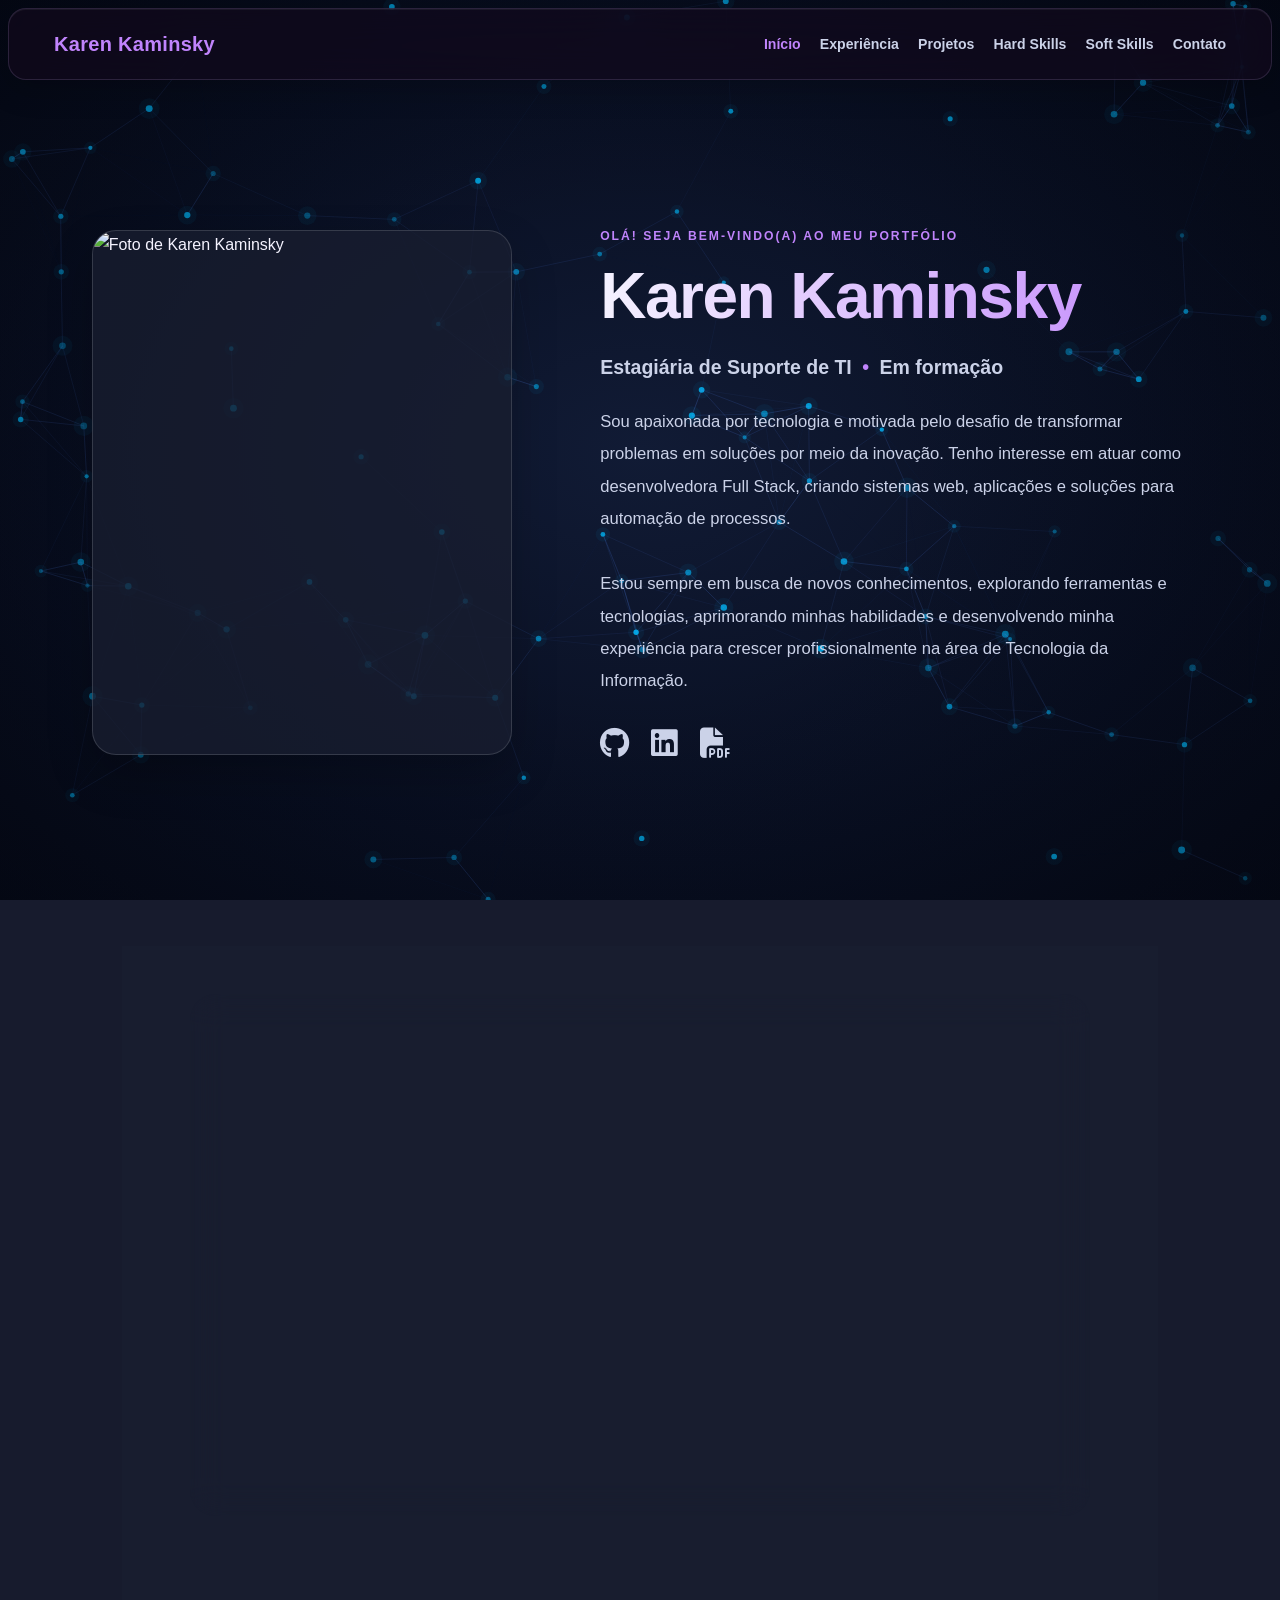
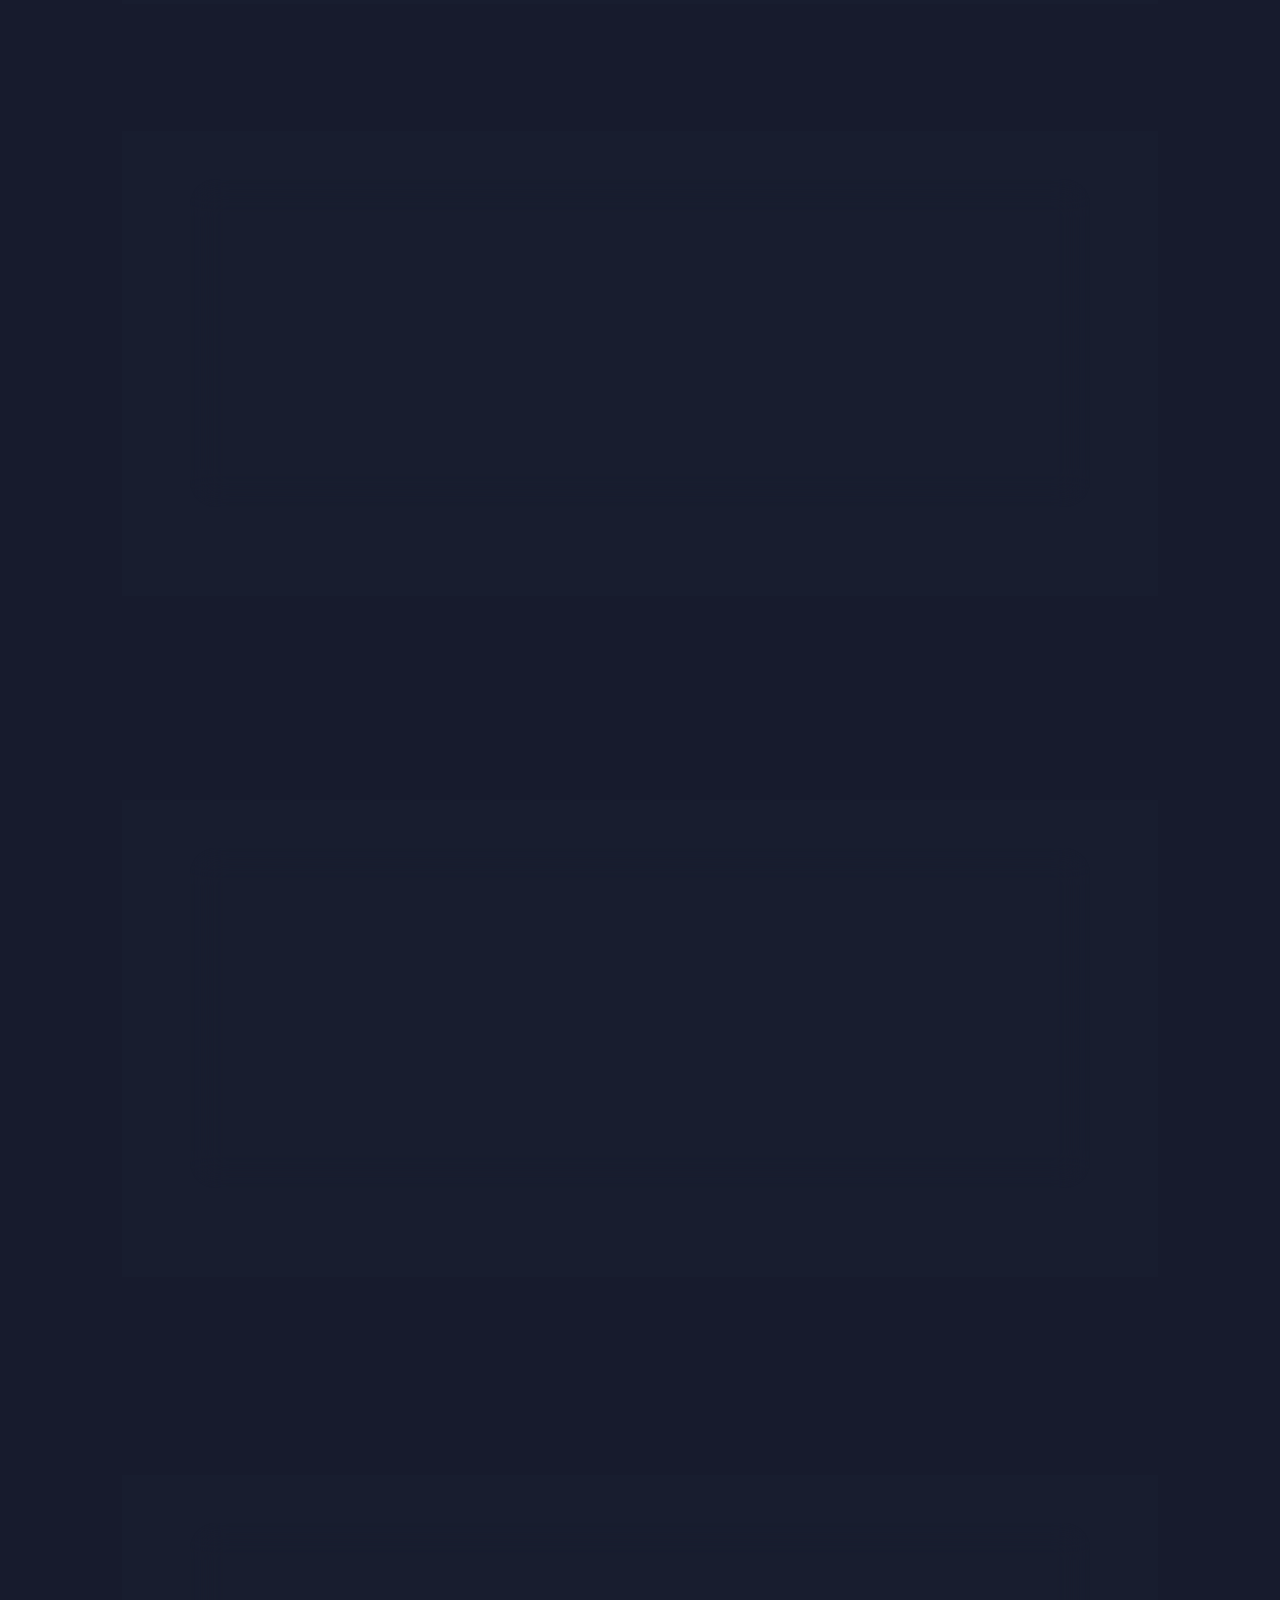
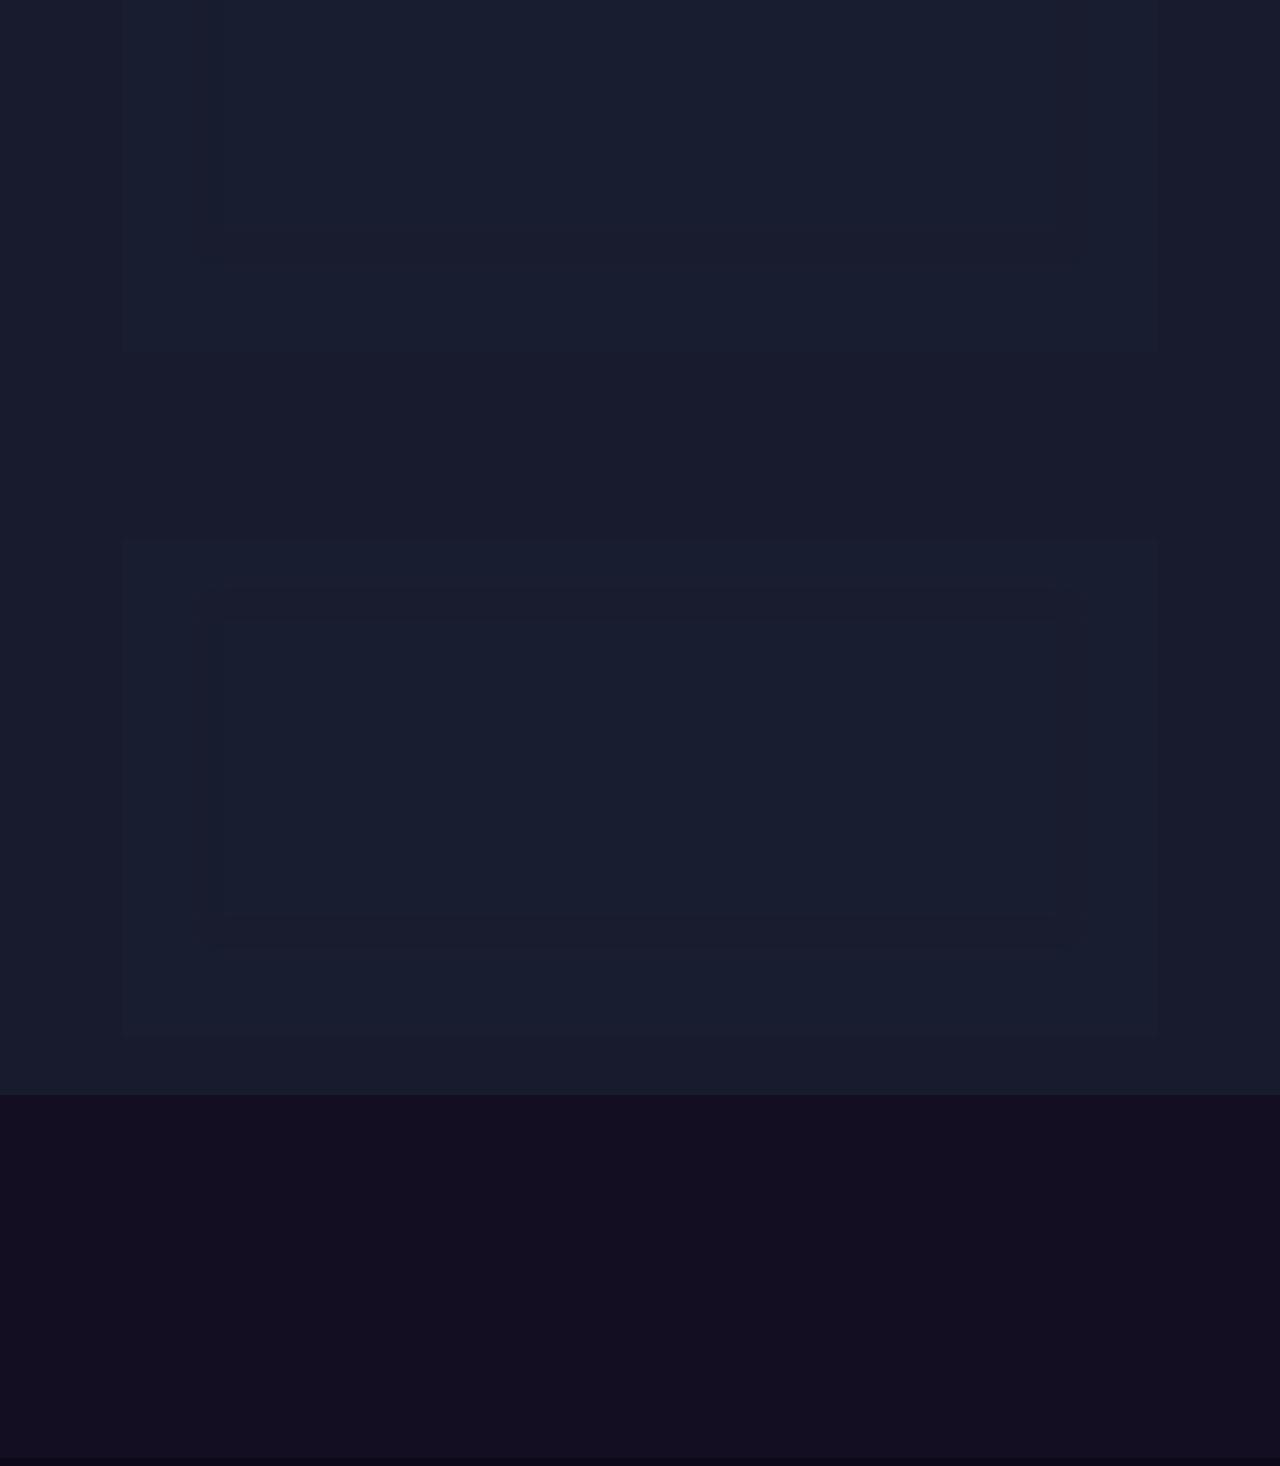
==== commit 56b0cbf5: "style: aprimora identidade visual" ====
--- a/index.html
+++ b/index.html
@@ -1,4 +1,3 @@
-
 <!DOCTYPE html>
 <html lang="pt-BR">
 
@@ -7,8 +6,7 @@
     <meta name="viewport" content="width=device-width, initial-scale=1.0">
 
     <meta name="description" content="Portfólio de Karen Kaminsky, estagiária de Suporte de TI e desenvolvedora web.">
-
-    <meta name="theme-color" content="#080e20">
+    <meta name="theme-color" content="#100714">
 
     <title>Karen Kaminsky | Portfólio</title>
 
@@ -18,22 +16,18 @@
         href="https://cdnjs.cloudflare.com/ajax/libs/font-awesome/6.5.1/css/all.min.css"
     >
 
-    <!-- CSS PRINCIPAL -->
+    <!-- CSS -->
     <link rel="stylesheet" href="style.css">
-
-    <!-- CSS DO FUNDO DE PARTÍCULAS -->
     <link rel="stylesheet" href="particles.css">
 
-    <!-- JAVASCRIPT PRINCIPAL -->
+    <!-- JAVASCRIPT -->
     <script src="script.js" defer></script>
-
-    <!-- JAVASCRIPT DAS PARTÍCULAS -->
     <script src="particles.js" defer></script>
 </head>
 
 <body>
 
-    <!-- FUNDO INTERATIVO DE PARTÍCULAS -->
+    <!-- FUNDO DE PARTÍCULAS -->
     <div id="particles-background" aria-hidden="true">
         <canvas id="particles-canvas"></canvas>
     </div>
@@ -45,7 +39,7 @@
             Karen Kaminsky
         </a>
 
-        <!-- MENU MOBILE -->
+
         <button
             class="menu-toggle"
             id="menu-toggle"
@@ -57,7 +51,7 @@
             <i class="fas fa-bars"></i>
         </button>
 
-        <!-- NAVEGAÇÃO -->
+        
         <nav id="main-nav" class="main-nav" aria-label="Navegação principal">
             <ul>
                 <li><a href="#home">Início</a></li>
@@ -74,22 +68,22 @@
     <!-- CONTEÚDO PRINCIPAL -->
     <main class="container-scroll">
 
-        <!-- APRESENTAÇÃO INICIAL -->
+        <!-- APRESENTAÇÃO -->
         <section id="home" class="block hero-section">
 
             <div class="hero-profile">
 
-                <!-- FOTO -->
                 <div class="hero-photo">
                     <img
                         src="minha-foto.jpg"
-                        alt="Foto de capa"
+                        alt="Foto de Karen Kaminsky"
                         fetchpriority="high"
                     >
                 </div>
 
-                <!-- APRESENTAÇÃO -->
                 <div class="hero-content">
+
+                    <p class="eyebrow">OLÁ! SEJA BEM-VINDO(A) AO MEU PORTFÓLIO</p>
 
                     <h1>Karen Kaminsky</h1>
 
@@ -104,19 +98,18 @@
                         de transformar problemas em soluções por meio da inovação.
                         Tenho interesse em atuar como desenvolvedora Full Stack,
                         criando sistemas web, aplicações e soluções para automação
-                        de processos. <br><br>
-
-                        Estou sempre em busca de novos conhecimentos, explorando 
-                        ferramentas e tecnologias, aprimorando minhas habilidades 
-                        e desenvolvendo minha experiência para crescer profissionalmente 
-                        na área de Tecnologia da Informação.
-                    
+                        de processos.
+
+                        <br><br>
+
+                        Estou sempre em busca de novos conhecimentos, explorando
+                        ferramentas e tecnologias, aprimorando minhas habilidades
+                        e desenvolvendo minha experiência para crescer
+                        profissionalmente na área de Tecnologia da Informação.
                     </p>
 
-                    <!-- REDES SOCIAIS E CURRÍCULO -->
                     <div class="hero-social">
 
-                        <!-- GITHUB -->
                         <a
                             href="https://github.com/Karenkaminsky"
                             target="_blank"
@@ -127,7 +120,6 @@
                             <i class="fab fa-github"></i>
                         </a>
 
-                        <!-- LINKEDIN -->
                         <a
                             href="https://www.linkedin.com/in/karenkaminsky"
                             target="_blank"
@@ -138,12 +130,11 @@
                             <i class="fab fa-linkedin"></i>
                         </a>
 
-                        <!-- CURRÍCULO -->
                         <a
                             href="curriculo.pdf"
                             download="Curriculo_Karen_Kaminsky.pdf"
-                            aria-label="Currículo"
-                            title="Currículo"
+                            aria-label="Baixar meu currículo"
+                            title="Baixar currículo"
                         >
                             <i class="fas fa-file-pdf"></i>
                         </a>
@@ -170,7 +161,6 @@
 
                 <div class="timeline">
 
-                    <!-- EXPERIÊNCIA PROFISSIONAL -->
                     <article class="timeline-item">
 
                         <span class="timeline-icon">
@@ -178,7 +168,6 @@
                         </span>
 
                         <div class="timeline-content">
-
                             <h3>Estágio em Suporte de TI</h3>
 
                             <p>
@@ -187,12 +176,10 @@
                                 técnicos e apoio às atividades de Tecnologia
                                 da Informação.
                             </p>
-
                         </div>
 
                     </article>
 
-                    <!-- FORMAÇÃO -->
                     <article class="timeline-item">
 
                         <span class="timeline-icon">
@@ -200,7 +187,6 @@
                         </span>
 
                         <div class="timeline-content">
-
                             <h3>Técnico em Informática para Internet</h3>
 
                             <p>
@@ -208,7 +194,6 @@
                                 lógica de programação, banco de dados e
                                 construção de soluções tecnológicas.
                             </p>
-
                         </div>
 
                     </article>
@@ -237,7 +222,6 @@
 
                 <div class="project-list">
 
-                    <!-- PROJETO FREELADUO -->
                     <details class="project-accordion">
 
                         <summary class="accordion-header">
@@ -268,18 +252,14 @@
                                 aproximando talentos e empresas.
                             </p>
 
-                            <!-- IMAGEM DO PROJETO -->
                             <div class="project-preview">
-
                                 <img
                                     src="https://placehold.co/900x450/171d33/c084fc?text=FreelaDuo"
                                     alt="Imagem ilustrativa do projeto FreelaDuo"
                                     loading="lazy"
                                 >
-
                             </div>
 
-                            <!-- LINK DO GITHUB -->
                             <a
                                 href="https://github.com/Karenkaminsky/FreelaDuo"
                                 target="_blank"
@@ -314,45 +294,14 @@
 
                 <div class="skills-tag animated-skills">
 
-                    <span>
-                        <i class="fab fa-html5"></i>
-                        HTML5
-                    </span>
-
-                    <span>
-                        <i class="fab fa-css3-alt"></i>
-                        CSS3
-                    </span>
-
-                    <span>
-                        <i class="fab fa-js"></i>
-                        JavaScript
-                    </span>
-
-                    <span>
-                        <i class="fas fa-database"></i>
-                        MySQL
-                    </span>
-
-                    <span>
-                        <i class="fab fa-php"></i>
-                        PHP
-                    </span>
-
-                    <span>
-                        <i class="fab fa-java"></i>
-                        Java
-                    </span>
-
-                    <span>
-                        <i class="fab fa-figma"></i>
-                        Figma
-                    </span>
-
-                    <span>
-                        <i class="fas fa-server"></i>
-                        WAMP / XAMPP
-                    </span>
+                    <span><i class="fab fa-html5"></i> HTML5</span>
+                    <span><i class="fab fa-css3-alt"></i> CSS3</span>
+                    <span><i class="fab fa-js"></i> JavaScript</span>
+                    <span><i class="fas fa-database"></i> MySQL</span>
+                    <span><i class="fab fa-php"></i> PHP</span>
+                    <span><i class="fab fa-java"></i> Java</span>
+                    <span><i class="fab fa-figma"></i> Figma</span>
+                    <span><i class="fas fa-server"></i> WAMP / XAMPP</span>
 
                 </div>
 
@@ -374,35 +323,12 @@
 
                 <div class="skills-tag soft-skills">
 
-                    <span>
-                        <i class="fas fa-lightbulb"></i>
-                        Resolução de Problemas
-                    </span>
-
-                    <span>
-                        <i class="fas fa-comments"></i>
-                        Comunicação
-                    </span>
-
-                    <span>
-                        <i class="fas fa-people-group"></i>
-                        Trabalho em Equipe
-                    </span>
-
-                    <span>
-                        <i class="fas fa-handshake"></i>
-                        Empatia e Atendimento
-                    </span>
-
-                    <span>
-                        <i class="fas fa-bolt"></i>
-                        Proatividade
-                    </span>
-
-                    <span>
-                        <i class="fas fa-arrows-rotate"></i>
-                        Adaptabilidade
-                    </span>
+                    <span><i class="fas fa-lightbulb"></i> Resolução de Problemas</span>
+                    <span><i class="fas fa-comments"></i> Comunicação</span>
+                    <span><i class="fas fa-people-group"></i> Trabalho em Equipe</span>
+                    <span><i class="fas fa-handshake"></i> Empatia e Atendimento</span>
+                    <span><i class="fas fa-bolt"></i> Proatividade</span>
+                    <span><i class="fas fa-arrows-rotate"></i> Adaptabilidade</span>
 
                 </div>
 
@@ -459,13 +385,97 @@
     </main>
 
     <!-- RODAPÉ -->
-    <footer class="footer">
+<footer class="footer">
+
+    <div class="footer-content">
+
+        <!-- IDENTIDADE -->
+        <div class="footer-brand">
+
+            <a class="footer-logo" href="#home">
+                Karen Kaminsky
+            </a>
+
+            <p class="footer-description">
+                Estagiária de Suporte de TI e desenvolvedora web em formação.
+                Sempre aprendendo, explorando tecnologias e construindo
+                novas soluções.
+            </p>
+
+            <div class="footer-social">
+
+                <a
+                    href="https://github.com/Karenkaminsky"
+                    target="_blank"
+                    rel="noopener noreferrer"
+                    aria-label="GitHub"
+                    title="GitHub"
+                >
+                    <i class="fab fa-github"></i>
+                </a>
+
+                <a
+                    href="https://www.linkedin.com/in/karenkaminsky"
+                    target="_blank"
+                    rel="noopener noreferrer"
+                    aria-label="LinkedIn"
+                    title="LinkedIn"
+                >
+                    <i class="fab fa-linkedin"></i>
+                </a>
+
+                <a
+                    href="curriculo.pdf"
+                    download="Curriculo_Karen_Kaminsky.pdf"
+                    aria-label="Baixar currículo"
+                    title="Baixar currículo"
+                >
+                    <i class="fas fa-file-pdf"></i>
+                </a>
+
+            </div>
+
+        </div>
+
+        <!-- INFORMAÇÕES -->
+        <div class="footer-column footer-info">
+
+            <h3>Conecte-se</h3>
+
+            <p>
+                <i class="fas fa-code"></i>
+                Tecnologia e desenvolvimento
+            </p>
+
+            <p>
+                <i class="fas fa-graduation-cap"></i>
+                Em constante aprendizado
+            </p>
+
+            <p>
+                <i class="fas fa-lightbulb"></i>
+                Interesse em desenvolvimento Full Stack
+            </p>
+
+            <a class="footer-contact-link" href="#contato">
+                Vamos conversar?
+                <i class="fas fa-arrow-right"></i>
+            </a>
+
+        </div>
+
+    </div>
+
+    <!-- DIREITOS AUTORAIS -->
+    <div class="footer-bottom">
 
         <p>
             © 2026 Karen Kaminsky. Todos os direitos reservados.
         </p>
 
-    </footer>
+    </div>
+
+</footer>
 
 </body>
-</html>
+</html>
--- a/style.css
+++ b/style.css
@@ -1,3 +1,4 @@
+
 /* ========================================
    1. VARIÁVEIS DE CORES
 ======================================== */
@@ -6,6 +7,7 @@
     color-scheme: dark;
 
     --bg-base: #171b2d;
+
     --bg-gradient: linear-gradient(
         145deg,
         #282039 0%,
@@ -18,40 +20,18 @@
 
     --card-bg: rgba(25, 30, 48, 0.78);
     --card-border: rgba(255, 255, 255, 0.14);
-    --navbar-bg: rgba(18, 22, 37, 0.92);
+
+    /* Vidro do header e footer */
+    --glass-bg: rgba(18, 10, 29, 0.68);
+    --glass-border: rgba(216, 180, 254, 0.15);
 
     --accent: #c084fc;
     --accent-hover: #a855f7;
     --accent-text: #241432;
 
     --green: #4ade80;
+
     --shadow: 0 20px 45px rgba(0, 0, 0, 0.22);
-}
-
-[data-theme="light"] {
-    color-scheme: light;
-
-    --bg-base: #f5f2fc;
-    --bg-gradient: linear-gradient(
-        145deg,
-        #eee5fa 0%,
-        #f5f2fc 55%,
-        #eaf0fc 100%
-    );
-
-    --text-color: #241d35;
-    --text-secondary: #5c536e;
-
-    --card-bg: rgba(255, 255, 255, 0.82);
-    --card-border: rgba(105, 77, 142, 0.18);
-    --navbar-bg: rgba(250, 248, 255, 0.94);
-
-    --accent: #9854d6;
-    --accent-hover: #7e3fbb;
-    --accent-text: #ffffff;
-
-    --green: #198754;
-    --shadow: 0 20px 45px rgba(52, 37, 78, 0.10);
 }
 
 
@@ -83,10 +63,6 @@
     font-family: "Segoe UI", Tahoma, Geneva, Verdana, sans-serif;
     font-size: 16px;
     line-height: 1.7;
-
-    transition:
-        background-color 0.3s ease,
-        color 0.3s ease;
 }
 
 a {
@@ -112,40 +88,57 @@
 
 
 /* ========================================
-   3. CABEÇALHO
+   3. CABEÇALHO COM EFEITO DE VIDRO
 ======================================== */
 
 .navbar {
     position: sticky;
-    top: 0;
+    top: 8px;
     z-index: 1000;
 
-    width: 100%;
-    min-height: 76px;
+    width: calc(100% - 16px);
+    min-height: 72px;
+
+    margin: 8px auto 0;
+    padding: 13px clamp(20px, 4vw, 45px);
 
     display: flex;
     justify-content: space-between;
     align-items: center;
     gap: 24px;
 
-    padding: 14px clamp(20px, 4vw, 55px);
-
-    background: var(--navbar-bg);
-    border-bottom: 1px solid var(--card-border);
-
-    backdrop-filter: blur(16px);
-    -webkit-backdrop-filter: blur(16px);
-}
-
-.logo {
+    background: var(--glass-bg);
+
+    border: 1px solid var(--glass-border);
+    border-radius: 18px;
+
+    backdrop-filter: blur(20px);
+    -webkit-backdrop-filter: blur(20px);
+
+    box-shadow:
+        0 8px 32px rgba(0, 0, 0, 0.20),
+        inset 0 1px 0 rgba(255, 255, 255, 0.06);
+
+    transition:
+        background 0.3s ease,
+        border-color 0.3s ease;
+}
+
+.logo,
+.footer-logo {
     flex-shrink: 0;
 
     color: var(--accent);
     font-size: 1.25rem;
-    font-weight: 750;
+    font-weight: 800;
     letter-spacing: 0.3px;
 
     text-decoration: none;
+}
+
+.logo-bracket {
+    color: var(--text-secondary);
+    font-weight: 500;
 }
 
 
@@ -193,10 +186,10 @@
 
     padding: 9px 12px;
 
-    border: 1px solid var(--card-border);
+    border: 1px solid var(--glass-border);
     border-radius: 9px;
 
-    background: transparent;
+    background: rgba(255, 255, 255, 0.04);
     color: var(--text-color);
 
     font-size: 1.1rem;
@@ -205,71 +198,7 @@
 
 
 /* ========================================
-   5. BOTÕES DO CABEÇALHO
-======================================== */
-
-.header-actions {
-    display: flex;
-    align-items: center;
-    gap: 10px;
-
-    flex-shrink: 0;
-}
-
-.btn-theme,
-.btn-download {
-    min-height: 42px;
-
-    display: inline-flex;
-    justify-content: center;
-    align-items: center;
-    gap: 9px;
-
-    padding: 9px 13px;
-
-    border: 1px solid var(--accent);
-    border-radius: 10px;
-
-    font-size: 0.88rem;
-    font-weight: 700;
-
-    text-decoration: none;
-    cursor: pointer;
-
-    transition:
-        transform 0.2s ease,
-        background-color 0.2s ease,
-        color 0.2s ease;
-}
-
-.btn-theme {
-    background: transparent;
-    color: var(--text-color);
-}
-
-.btn-download {
-    background: var(--accent);
-    color: var(--accent-text);
-}
-
-.btn-theme:hover,
-.btn-download:hover {
-    transform: translateY(-2px);
-}
-
-.btn-theme:hover {
-    background: var(--accent);
-    color: var(--accent-text);
-}
-
-.btn-download:hover {
-    background: var(--accent-hover);
-    color: #ffffff;
-}
-
-
-/* ========================================
-   6. ESTRUTURA DAS SEÇÕES
+   5. ESTRUTURA DAS SEÇÕES
 ======================================== */
 
 .container-scroll {
@@ -293,7 +222,7 @@
 
 
 /* ========================================
-   7. APRESENTAÇÃO INICIAL
+   6. APRESENTAÇÃO INICIAL
 ======================================== */
 
 .hero-section {
@@ -321,7 +250,7 @@
 }
 
 
-/* FOTO GRANDE */
+/* FOTO */
 
 .hero-photo {
     width: 100%;
@@ -350,7 +279,7 @@
 }
 
 
-/* TEXTO DA APRESENTAÇÃO */
+/* TEXTO */
 
 .hero-content {
     min-width: 0;
@@ -390,7 +319,7 @@
 }
 
 
-/* CARGO PROFISSIONAL */
+/* CARGO */
 
 .hero-content .hero-role {
     display: block;
@@ -455,7 +384,7 @@
 
 
 /* ========================================
-   8. CARTÕES DAS DEMAIS SEÇÕES
+   7. CARTÕES DAS SEÇÕES
 ======================================== */
 
 .glass-card {
@@ -507,7 +436,7 @@
 
 
 /* ========================================
-   9. EXPERIÊNCIA E FORMAÇÃO
+   8. EXPERIÊNCIA E FORMAÇÃO
 ======================================== */
 
 .timeline {
@@ -559,7 +488,7 @@
 
 
 /* ========================================
-   10. PROJETOS EXPANSÍVEIS
+   9. PROJETOS EXPANSÍVEIS
 ======================================== */
 
 .project-list {
@@ -661,7 +590,7 @@
 
 
 /* ========================================
-   11. BOTÕES PRINCIPAIS
+   10. BOTÕES PRINCIPAIS
 ======================================== */
 
 .btn-primary {
@@ -695,7 +624,7 @@
 
 
 /* ========================================
-   12. HARD SKILLS E SOFT SKILLS
+   11. HARD SKILLS E SOFT SKILLS
 ======================================== */
 
 .skills-tag {
@@ -750,7 +679,7 @@
 
 
 /* ========================================
-   13. CONTATO
+   12. CONTATO
 ======================================== */
 
 .contact-card > p:not(.eyebrow) {
@@ -771,26 +700,204 @@
 
 
 /* ========================================
-   14. RODAPÉ
+   13. RODAPÉ COM EFEITO DE VIDRO
 ======================================== */
 
 .footer {
-    padding: 25px 18px;
-
-    border-top: 1px solid var(--card-border);
+    position: relative;
+
+    width: calc(100% - 16px);
+    margin: 30px auto 8px;
+
+    padding: 42px clamp(22px, 5vw, 55px) 20px;
+
+    background: var(--glass-bg);
+
+    border: 1px solid var(--glass-border);
+    border-radius: 20px;
+
+    backdrop-filter: blur(20px);
+    -webkit-backdrop-filter: blur(20px);
+
+    box-shadow:
+        0 8px 32px rgba(0, 0, 0, 0.20),
+        inset 0 1px 0 rgba(255, 255, 255, 0.06);
+}
+
+.footer-content {
+    width: min(100%, 900px);
+    margin: 0 auto 25px;
+
+    display: grid;
+    grid-template-columns: 1.3fr 1fr;
+
+    gap: clamp(30px, 5vw, 70px);
+}
+
+
+/* IDENTIDADE DO RODAPÉ */
+
+.footer-brand {
+    max-width: 370px;
+}
+
+.footer-logo {
+    display: inline-block;
+    margin-bottom: 15px;
+
+    font-size: 1.35rem;
+}
+
+.footer-description {
+    max-width: 350px;
+    margin-bottom: 20px;
 
     color: var(--text-secondary);
+    font-size: 0.92rem;
+    line-height: 1.8;
+}
+
+
+/* REDES SOCIAIS DO RODAPÉ */
+
+.footer-social {
+    display: flex;
+    align-items: center;
+    gap: 12px;
+}
+
+.footer-social a {
+    width: 39px;
+    height: 39px;
+
+    display: inline-flex;
+    justify-content: center;
+    align-items: center;
+
+    border: 1px solid var(--glass-border);
+    border-radius: 10px;
+
+    background: rgba(255, 255, 255, 0.04);
+    color: var(--text-secondary);
+
+    font-size: 1.1rem;
+    text-decoration: none;
+
+    transition:
+        color 0.2s ease,
+        background 0.2s ease,
+        border-color 0.2s ease,
+        transform 0.2s ease;
+}
+
+.footer-social a:hover {
+    color: var(--accent);
+    background: rgba(192, 132, 252, 0.12);
+    border-color: var(--accent);
+    transform: translateY(-3px);
+}
+
+
+/* COLUNAS */
+
+.footer-column h3 {
+    margin-bottom: 17px;
+
+    color: var(--text-color);
+    font-size: 1rem;
+    font-weight: 750;
+}
+
+.footer-column ul {
+    display: flex;
+    flex-direction: column;
+    gap: 9px;
+
+    list-style: none;
+}
+
+.footer-column ul a {
+    color: var(--text-secondary);
+    font-size: 0.9rem;
+
+    text-decoration: none;
+
+    transition:
+        color 0.2s ease,
+        padding 0.2s ease;
+}
+
+.footer-column ul a:hover {
+    color: var(--accent);
+    padding-left: 4px;
+}
+
+
+/* INFORMAÇÕES */
+
+.footer-info p {
+    display: flex;
+    align-items: flex-start;
+    gap: 10px;
+
+    margin-bottom: 12px;
+
+    color: var(--text-secondary);
+    font-size: 0.88rem;
+    line-height: 1.6;
+}
+
+.footer-info {
+    grid-column: auto;
+}
+
+.footer-contact-link {
+    display: inline-flex;
+    align-items: center;
+    gap: 9px;
+
+    margin-top: 8px;
+
+    color: var(--accent);
+    font-size: 0.9rem;
+    font-weight: 700;
+
+    text-decoration: none;
+
+    transition: gap 0.2s ease;
+}
+
+.footer-contact-link:hover {
+    gap: 14px;
+}
+
+
+/* DIREITOS AUTORAIS */
+
+.footer-bottom {
+    width: 100%;
+
+    display: flex;
+    justify-content: center;
+    align-items: center;
+
+    padding-top: 20px;
+    border-top: 1px solid var(--glass-border);
+
     text-align: center;
-    font-size: 0.85rem;
-}
-
-.footer p {
-    margin: 0;
-}
-
-
-/* ========================================
-   15. TABLETS
+}
+
+.footer-bottom p {
+    width: 100%;
+
+    color: var(--text-secondary);
+    font-size: 0.82rem;
+    text-align: center;
+}
+
+
+/* ========================================
+   14. TABLETS
 ======================================== */
 
 @media (max-width: 1100px) {
@@ -816,11 +923,19 @@
     .hero-content h1 {
         font-size: clamp(2.4rem, 5vw, 3.5rem);
     }
-}
-
-
-/* ========================================
-   16. CELULARES
+
+    .footer-content {
+        grid-template-columns: 1.3fr 1fr;
+    }
+
+    .footer-info {
+        grid-column: auto;
+    }
+}
+
+
+/* ========================================
+   15. CELULARES
 ======================================== */
 
 @media (max-width: 760px) {
@@ -829,16 +944,22 @@
         scroll-padding-top: 20px;
     }
 
-    /* Cabeçalho */
+    /* CABEÇALHO */
 
     .navbar {
-        position: sticky;
+        top: 8px;
+
+        width: calc(100% - 12px);
+        min-height: 62px;
+
+        margin-top: 8px;
+        padding: 11px 15px;
 
         display: flex;
         flex-wrap: wrap;
-
         gap: 10px;
-        padding: 12px 16px;
+
+        border-radius: 14px;
     }
 
     .logo {
@@ -880,23 +1001,8 @@
         background: rgba(192, 132, 252, 0.10);
     }
 
-    .header-actions {
-        gap: 6px;
-    }
-
-    .btn-theme,
-    .btn-download {
-        min-height: 38px;
-        padding: 8px 10px;
-        font-size: 0.82rem;
-    }
-
-    .btn-download span {
-        display: none;
-    }
-
-
-    /* Apresentação */
+
+    /* APRESENTAÇÃO */
 
     .hero-section {
         min-height: auto;
@@ -945,7 +1051,7 @@
     }
 
 
-    /* Seções */
+    /* SEÇÕES */
 
     .block {
         min-height: auto;
@@ -965,7 +1071,7 @@
     }
 
 
-    /* Experiência */
+    /* EXPERIÊNCIA */
 
     .timeline-item {
         gap: 12px;
@@ -979,7 +1085,7 @@
     }
 
 
-    /* Habilidades */
+    /* HABILIDADES */
 
     .skills-tag {
         gap: 9px;
@@ -991,7 +1097,7 @@
     }
 
 
-    /* Projetos */
+    /* PROJETOS */
 
     .accordion-header {
         padding: 16px;
@@ -1002,7 +1108,7 @@
     }
 
 
-    /* Contato */
+    /* CONTATO */
 
     .contact-btns {
         flex-direction: column;
@@ -1011,11 +1117,43 @@
     .contact-btns .btn-primary {
         width: 100%;
     }
-}
-
-
-/* ========================================
-   17. CELULARES PEQUENOS
+
+
+    /* RODAPÉ */
+
+    .footer {
+        width: calc(100% - 12px);
+        margin: 20px auto 6px;
+        padding: 30px 22px 18px;
+
+        border-radius: 16px;
+    }
+
+    .footer-content {
+        grid-template-columns: 1fr;
+        gap: 30px;
+
+        margin-bottom: 28px;
+    }
+
+    .footer-brand {
+        max-width: 100%;
+    }
+
+    .footer-info {
+        grid-column: auto;
+    }
+
+    .footer-bottom {
+        justify-content: center;
+        align-items: center;
+        text-align: center;
+    }
+}
+
+
+/* ========================================
+   16. CELULARES PEQUENOS
 ======================================== */
 
 @media (max-width: 380px) {
@@ -1024,16 +1162,6 @@
         font-size: 0.95rem;
     }
 
-    .header-actions {
-        gap: 4px;
-    }
-
-    .btn-theme,
-    .btn-download,
-    .menu-toggle {
-        padding: 8px 9px;
-    }
-
     .hero-photo {
         width: 85%;
     }
@@ -1045,11 +1173,19 @@
     .glass-card {
         padding: 25px 16px;
     }
-}
-
-
-/* ========================================
-   18. ACESSIBILIDADE
+
+    .footer {
+        padding: 25px 17px 16px;
+    }
+
+    .footer-bottom p {
+        font-size: 0.76rem;
+    }
+}
+
+
+/* ========================================
+   17. ACESSIBILIDADE
 ======================================== */
 
 @media (prefers-reduced-motion: reduce) {
@@ -1062,4 +1198,4 @@
         animation-iteration-count: 1 !important;
         transition-duration: 0.01ms !important;
     }
-}+}
--- a/particles.css
+++ b/particles.css
@@ -1,8 +1,5 @@
 
-/* ==========================================
-   PARTICLE NETWORK - KAREN KAMINSKY
-   Fundo interativo para portfólio
-========================================== */
+
 
 html {
     min-height: 100%;
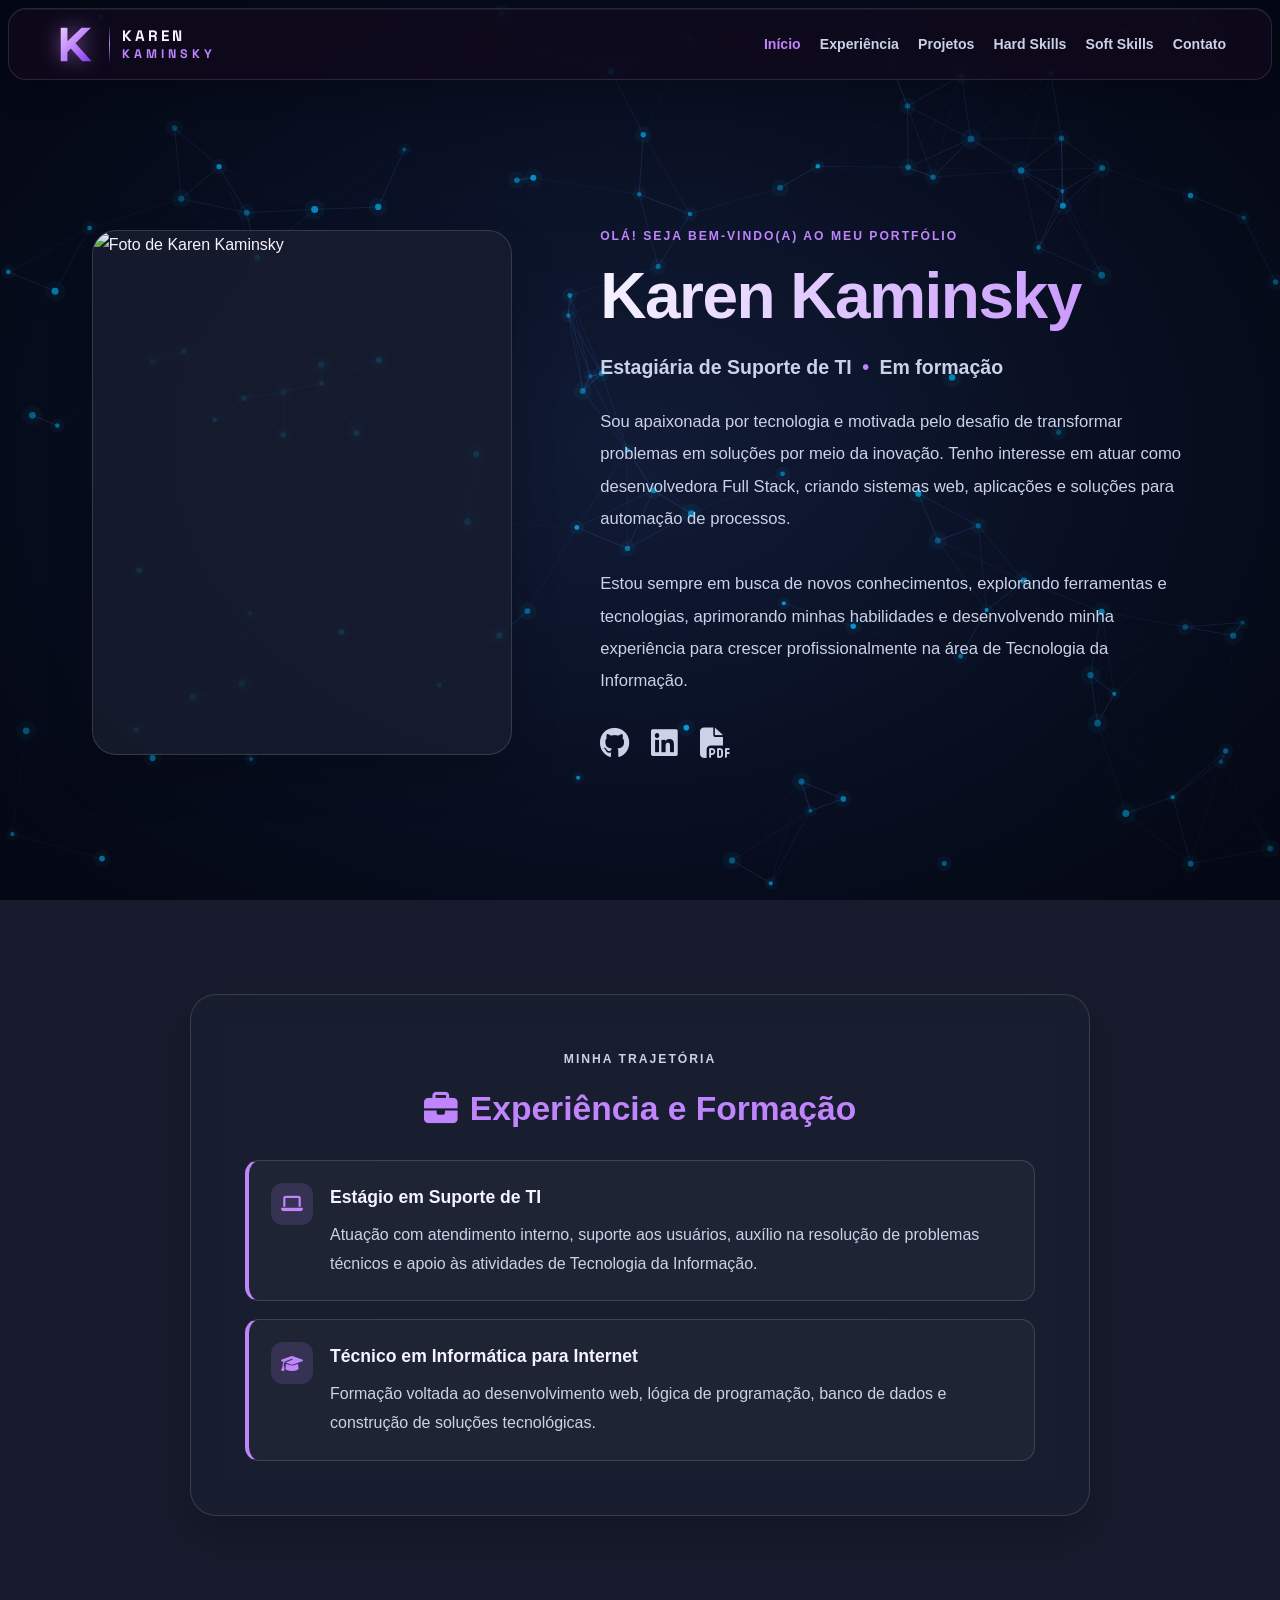
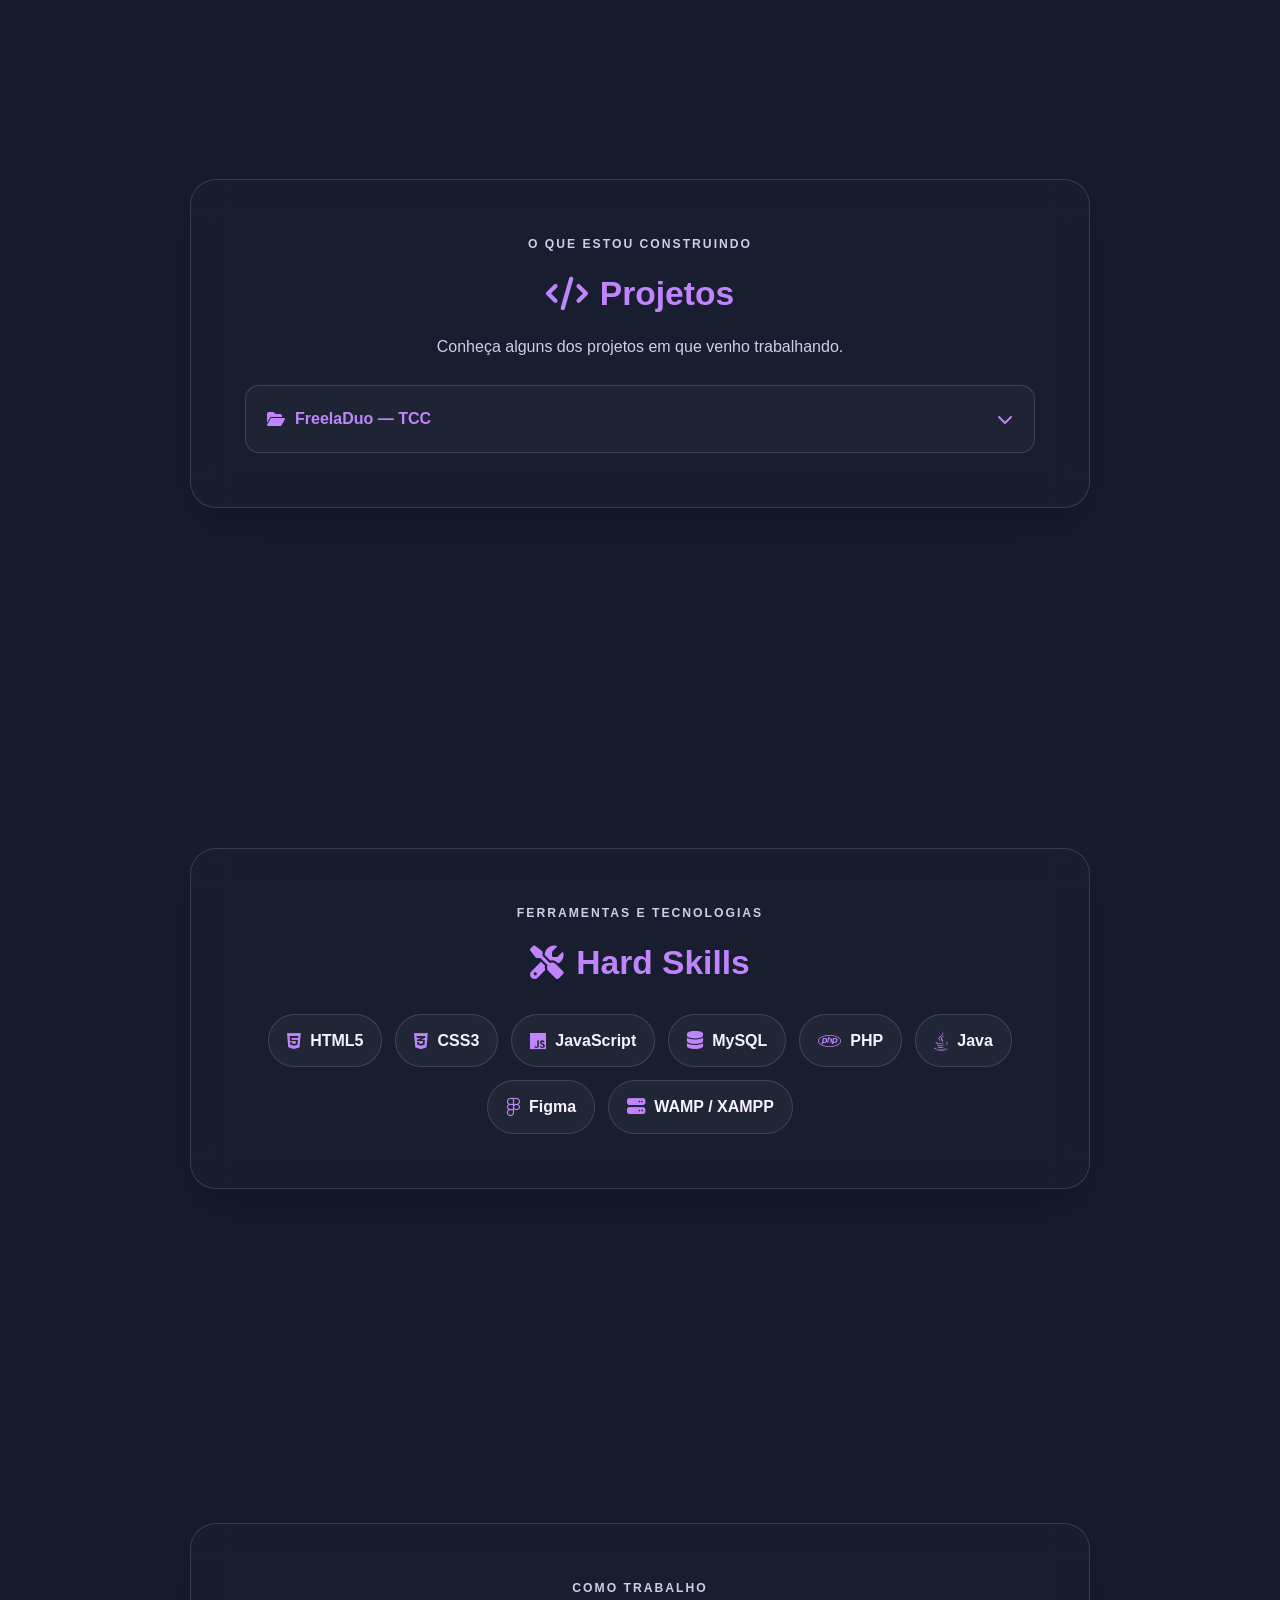
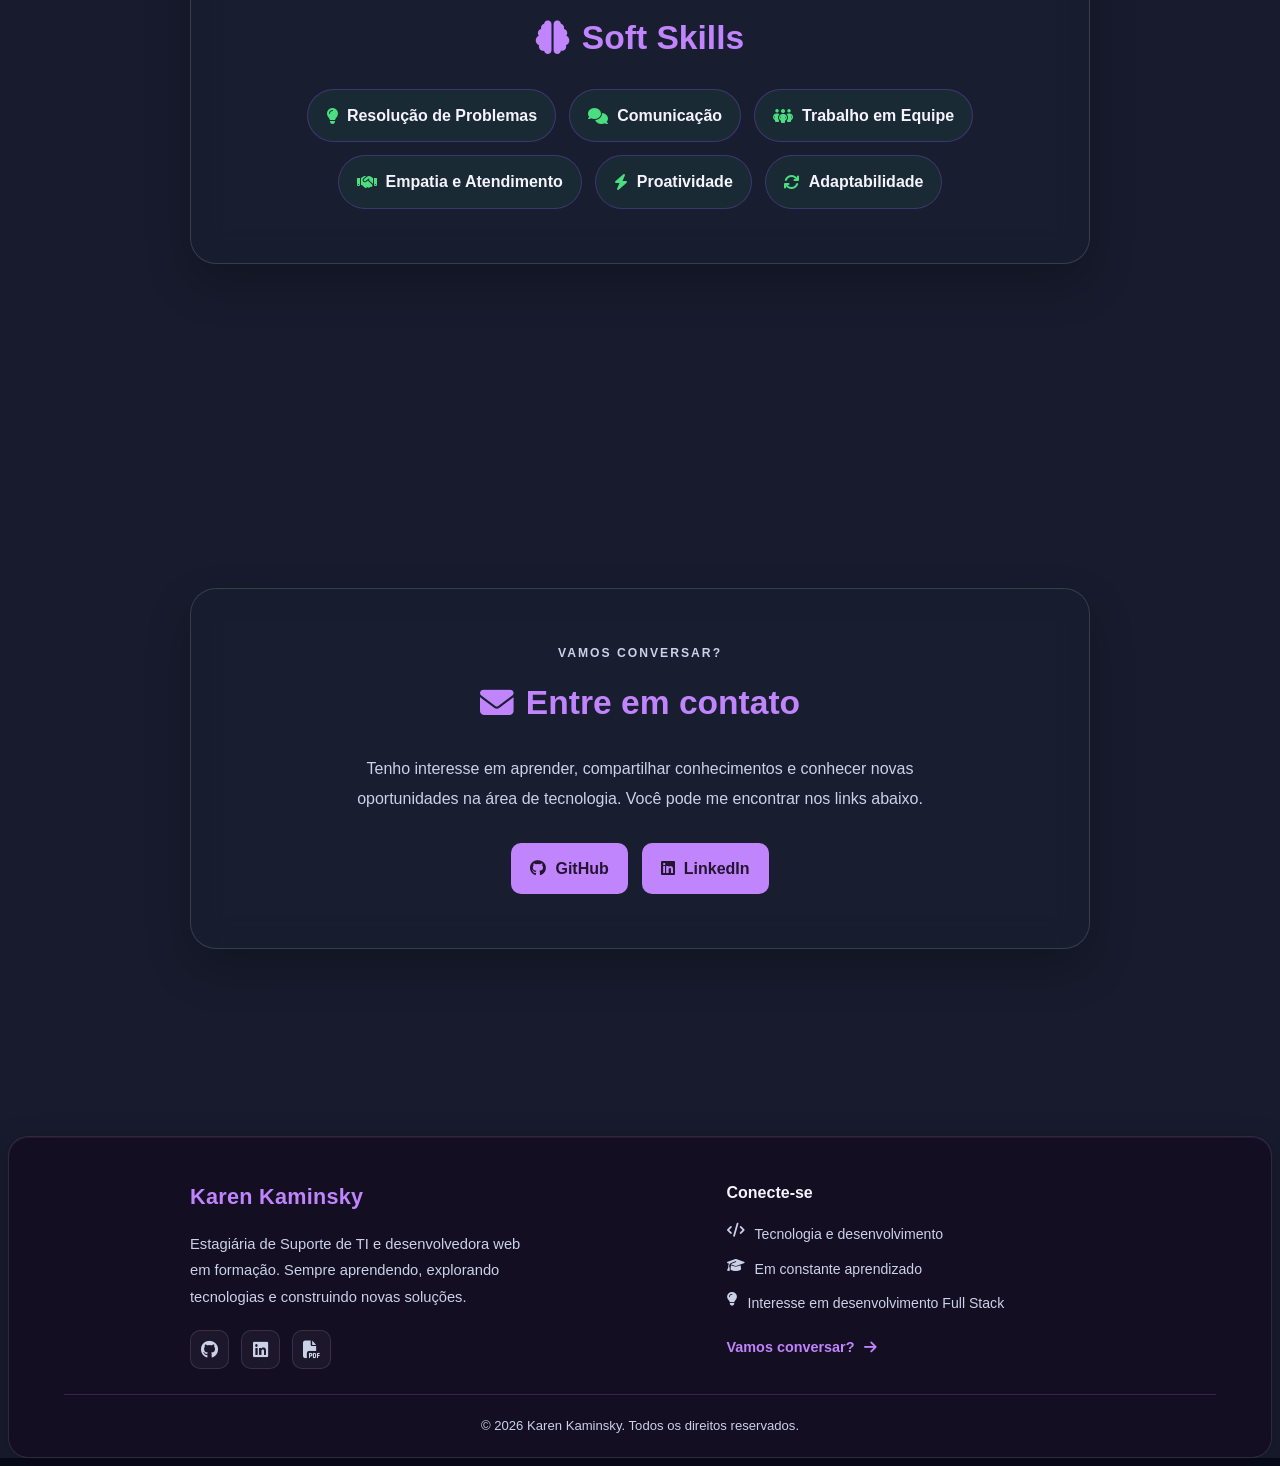
==== commit f8456a47: "style: aprimora identidade visual do portfólio" ====
--- a/index.html
+++ b/index.html
@@ -16,6 +16,11 @@
         href="https://cdnjs.cloudflare.com/ajax/libs/font-awesome/6.5.1/css/all.min.css"
     >
 
+            <!-- FONTE SPACE GROTESK -->
+        <link rel="preconnect" href="https://fonts.googleapis.com">
+        <link rel="preconnect" href="https://fonts.gstatic.com" crossorigin>
+        <link href="https://fonts.googleapis.com/css2?family=Space+Grotesk:wght@400;500;600;700&display=swap" rel="stylesheet">
+
     <!-- CSS -->
     <link rel="stylesheet" href="style.css">
     <link rel="stylesheet" href="particles.css">
@@ -35,9 +40,34 @@
     <!-- CABEÇALHO -->
     <header class="navbar">
 
+        <!-- LOGO -->
         <a class="logo" href="#home" aria-label="Karen Kaminsky - início">
-            Karen Kaminsky
-        </a>
+
+    <span class="logo-mark" aria-hidden="true">
+        <svg viewBox="0 0 64 64" xmlns="http://www.w3.org/2000/svg">
+            <defs>
+                <linearGradient id="logoGradient" x1="0" y1="0" x2="1" y2="1">
+                    <stop offset="0%" stop-color="#e9c5ff"/>
+                    <stop offset="50%" stop-color="#c084fc"/>
+                    <stop offset="100%" stop-color="#7c3aed"/>
+                </linearGradient>
+            </defs>
+
+            <path
+                d="M10 7 H20 V27 L41 7 H55 L32 30 L56 57 H42 L25 38 L20 43 V57 H10 Z"
+                fill="url(#logoGradient)"
+            />
+        </svg>
+    </span>
+
+    <span class="logo-divider" aria-hidden="true"></span>
+
+    <span class="logo-name">
+        <span>KAREN</span>
+        <span>KAMINSKY</span>
+    </span>
+
+</a>
 
 
         <button
@@ -51,7 +81,7 @@
             <i class="fas fa-bars"></i>
         </button>
 
-        
+
         <nav id="main-nav" class="main-nav" aria-label="Navegação principal">
             <ul>
                 <li><a href="#home">Início</a></li>
--- a/style.css
+++ b/style.css
@@ -88,7 +88,7 @@
 
 
 /* ========================================
-   3. CABEÇALHO COM EFEITO DE VIDRO
+   3. CABEÇALHO
 ======================================== */
 
 .navbar {
@@ -124,21 +124,135 @@
         border-color 0.3s ease;
 }
 
-.logo,
-.footer-logo {
+
+/* ================================ LOGO DO HEADER ================================ */
+
+.logo {
+    display: inline-flex;
+    align-items: center;
+    gap: 12px;
+
     flex-shrink: 0;
 
+    color: var(--text-color);
+    text-decoration: none;
+}
+
+/* MONOGRAMA K */
+
+.logo-mark {
+    width: 43px;
+    height: 43px;
+
+    display: flex;
+    align-items: center;
+    justify-content: center;
+
+    filter: drop-shadow(0 0 8px rgba(192, 132, 252, 0.35));
+
+    opacity: 0;
+    animation: logoMarkEntrance 0.8s ease forwards;
+}
+
+.logo-mark svg {
+    width: 100%;
+    height: 100%;
+}
+
+/* DIVISÓRIA */
+
+.logo-divider {
+    width: 1px;
+    height: 39px;
+
+    background: linear-gradient(
+        to bottom,
+        transparent,
+        var(--accent),
+        transparent
+    );
+
+    transform: scaleY(0);
+    opacity: 0;
+
+    animation: logoDividerEntrance 0.5s ease 0.65s forwards;
+}
+
+/* NOME COMPLETO */
+
+.logo-name {
+    display: flex;
+    flex-direction: column;
+    gap: 1px;
+
+    font-family: 'Space Grotesk', sans-serif;
+    font-size: 0.95rem;
+    font-weight: 700;
+    line-height: 1.3;
+    letter-spacing: 3px;
+
+    opacity: 0;
+    transform: translateX(-30px);
+
+    animation: logoNameEntrance 0.85s cubic-bezier(0.22, 1, 0.36, 1) 0.95s forwards;
+}
+
+.logo-name span:first-child {
+    color: var(--text-color);
+}
+
+.logo-name span:last-child {
     color: var(--accent);
-    font-size: 1.25rem;
-    font-weight: 800;
-    letter-spacing: 0.3px;
-
-    text-decoration: none;
-}
-
-.logo-bracket {
-    color: var(--text-secondary);
-    font-weight: 500;
+    font-size: 0.78rem;
+    letter-spacing: 4px;
+}
+
+/* ================================
+   ANIMAÇÕES
+================================ */
+
+/* Logo aparece primeiro */
+
+@keyframes logoMarkEntrance {
+    from {
+        opacity: 0;
+        transform: translateX(-18px) scale(0.75);
+        filter: drop-shadow(0 0 0 transparent);
+    }
+
+    to {
+        opacity: 1;
+        transform: translateX(0) scale(1);
+        filter: drop-shadow(0 0 10px rgba(192, 132, 252, 0.55));
+    }
+}
+
+/* Divisória aparece depois */
+
+@keyframes logoDividerEntrance {
+    from {
+        opacity: 0;
+        transform: scaleY(0);
+    }
+
+    to {
+        opacity: 1;
+        transform: scaleY(1);
+    }
+}
+
+/* Nome entra da esquerda para a direita */
+
+@keyframes logoNameEntrance {
+    from {
+        opacity: 0;
+        transform: translateX(-30px);
+    }
+
+    to {
+        opacity: 1;
+        transform: translateX(0);
+    }
 }
 
 
@@ -743,9 +857,16 @@
 
 .footer-logo {
     display: inline-block;
+    flex-shrink: 0;
+
     margin-bottom: 15px;
 
+    color: var(--accent);
     font-size: 1.35rem;
+    font-weight: 800;
+    letter-spacing: 0.3px;
+
+    text-decoration: none;
 }
 
 .footer-description {
@@ -964,7 +1085,26 @@
 
     .logo {
         margin-right: auto;
-        font-size: 1.05rem;
+        gap: 9px;
+    }
+
+    .logo-mark {
+        width: 36px;
+        height: 36px;
+    }
+
+    .logo-divider {
+        height: 33px;
+    }
+
+    .logo-name {
+        font-size: 0.78rem;
+        letter-spacing: 2px;
+    }
+
+    .logo-name span:last-child {
+        font-size: 0.65rem;
+        letter-spacing: 2.8px;
     }
 
     .menu-toggle {
@@ -1159,7 +1299,26 @@
 @media (max-width: 380px) {
 
     .logo {
-        font-size: 0.95rem;
+        gap: 7px;
+    }
+
+    .logo-mark {
+        width: 32px;
+        height: 32px;
+    }
+
+    .logo-divider {
+        height: 30px;
+    }
+
+    .logo-name {
+        font-size: 0.72rem;
+        letter-spacing: 1.5px;
+    }
+
+    .logo-name span:last-child {
+        font-size: 0.6rem;
+        letter-spacing: 2px;
     }
 
     .hero-photo {
@@ -1198,4 +1357,10 @@
         animation-iteration-count: 1 !important;
         transition-duration: 0.01ms !important;
     }
-}
+
+    .logo,
+    .logo-mark,
+    .logo-divider {
+        animation: none !important;
+    }
+}
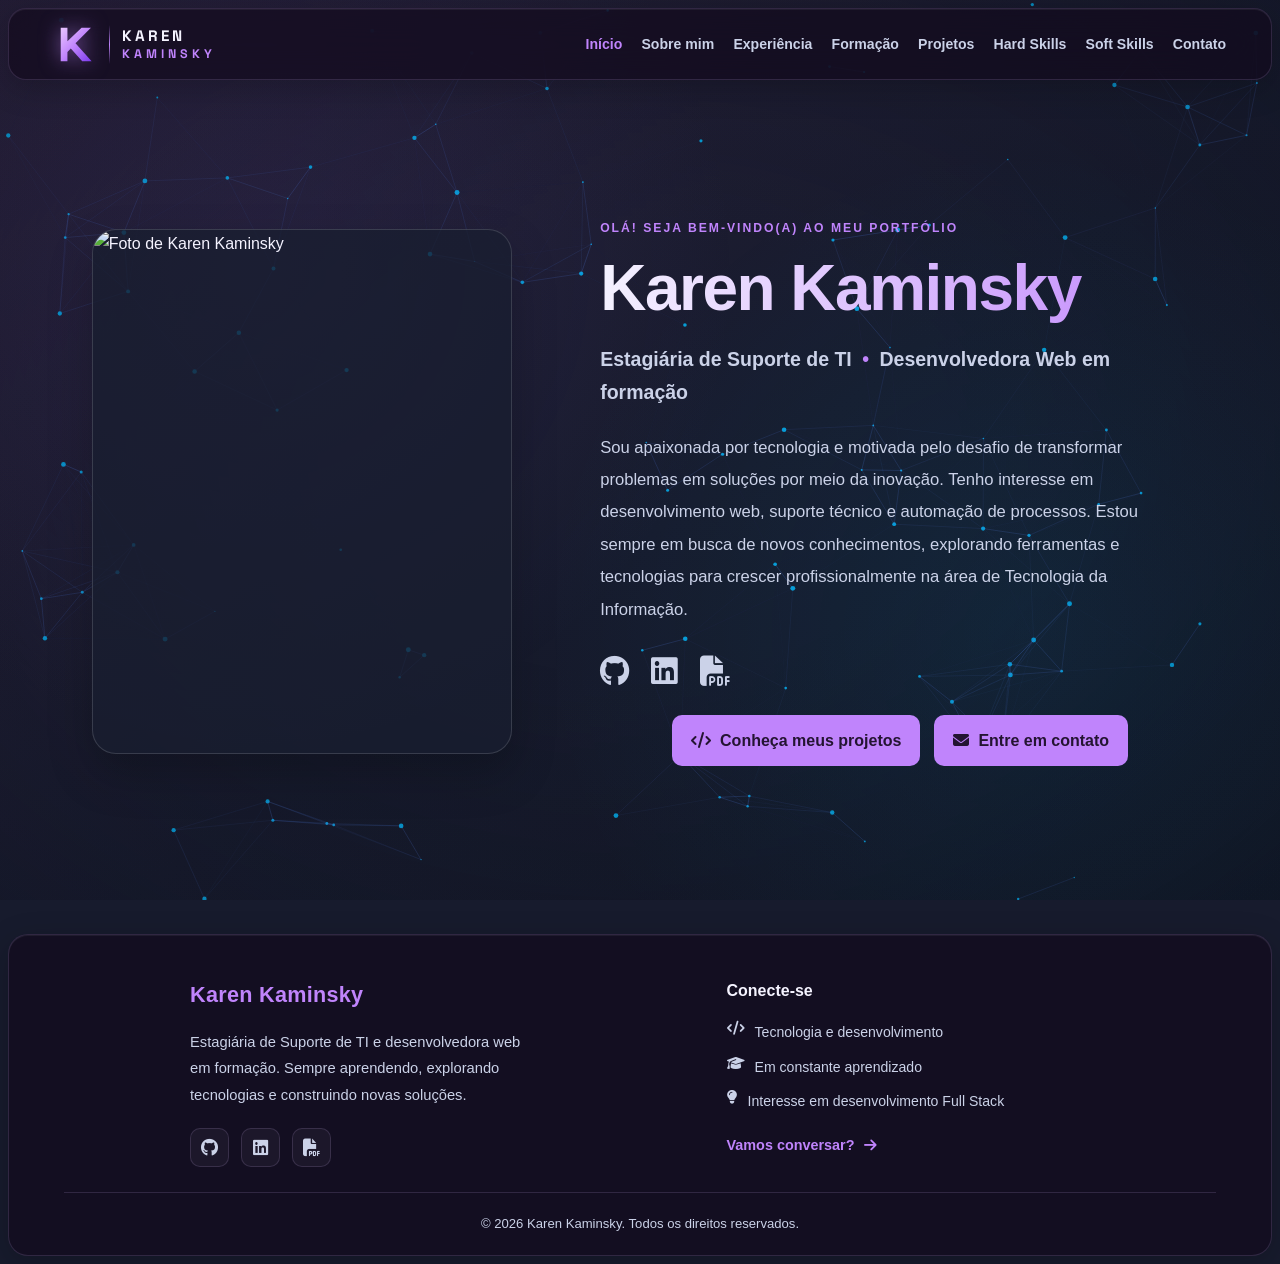
==== commit 592bcd3f: "style: Atualização de layout" ====
--- a/index.html
+++ b/index.html
@@ -1,3 +1,4 @@
+
 <!DOCTYPE html>
 <html lang="pt-BR">
 
@@ -5,34 +6,33 @@
     <meta charset="UTF-8">
     <meta name="viewport" content="width=device-width, initial-scale=1.0">
 
-    <meta name="description" content="Portfólio de Karen Kaminsky, estagiária de Suporte de TI e desenvolvedora web.">
-    <meta name="theme-color" content="#100714">
-
-    <title>Karen Kaminsky | Portfólio</title>
-
-    <!-- FONT AWESOME -->
-    <link
-        rel="stylesheet"
-        href="https://cdnjs.cloudflare.com/ajax/libs/font-awesome/6.5.1/css/all.min.css"
-    >
-
-            <!-- FONTE SPACE GROTESK -->
-        <link rel="preconnect" href="https://fonts.googleapis.com">
-        <link rel="preconnect" href="https://fonts.gstatic.com" crossorigin>
-        <link href="https://fonts.googleapis.com/css2?family=Space+Grotesk:wght@400;500;600;700&display=swap" rel="stylesheet">
+    <meta name="description" content="Portfólio profissional de Karen Kaminsky.">
+    <meta name="theme-color" content="#171b2d">
+
+    <title>Início | Karen Kaminsky</title>
+
+    <!-- Fontes -->
+    <link rel="preconnect" href="https://fonts.googleapis.com">
+    <link rel="preconnect" href="https://fonts.gstatic.com" crossorigin>
+
+    <link href="https://fonts.googleapis.com/css2?family=Space+Grotesk:wght@400;500;600;700&display=swap" rel="stylesheet">
+
+    <!-- Ícones -->
+    <link rel="stylesheet"
+        href="https://cdnjs.cloudflare.com/ajax/libs/font-awesome/6.5.1/css/all.min.css">
 
     <!-- CSS -->
-    <link rel="stylesheet" href="style.css">
-    <link rel="stylesheet" href="particles.css">
-
-    <!-- JAVASCRIPT -->
-    <script src="script.js" defer></script>
-    <script src="particles.js" defer></script>
+    <link rel="stylesheet" href="css/style.css">
+    <link rel="stylesheet" href="css/particles.css">
+
+    <!-- JavaScript -->
+    <script src="js/script.js" defer></script>
+    <script src="js/particles.js" defer></script>
 </head>
 
 <body>
 
-    <!-- FUNDO DE PARTÍCULAS -->
+    <!-- FUNDO ANIMADO -->
     <div id="particles-background" aria-hidden="true">
         <canvas id="particles-canvas"></canvas>
     </div>
@@ -40,57 +40,104 @@
     <!-- CABEÇALHO -->
     <header class="navbar">
 
-        <!-- LOGO -->
-        <a class="logo" href="#home" aria-label="Karen Kaminsky - início">
-
-    <span class="logo-mark" aria-hidden="true">
-        <svg viewBox="0 0 64 64" xmlns="http://www.w3.org/2000/svg">
-            <defs>
-                <linearGradient id="logoGradient" x1="0" y1="0" x2="1" y2="1">
-                    <stop offset="0%" stop-color="#e9c5ff"/>
-                    <stop offset="50%" stop-color="#c084fc"/>
-                    <stop offset="100%" stop-color="#7c3aed"/>
-                </linearGradient>
-            </defs>
-
-            <path
-                d="M10 7 H20 V27 L41 7 H55 L32 30 L56 57 H42 L25 38 L20 43 V57 H10 Z"
-                fill="url(#logoGradient)"
-            />
-        </svg>
-    </span>
-
-    <span class="logo-divider" aria-hidden="true"></span>
-
-    <span class="logo-name">
-        <span>KAREN</span>
-        <span>KAMINSKY</span>
-    </span>
-
-</a>
-
-
+        <a class="logo" href="index.html" aria-label="Karen Kaminsky - início">
+
+            <span class="logo-mark" aria-hidden="true">
+                <!-- Símbolo da logo -->
+                <svg viewBox="0 0 64 64" xmlns="http://www.w3.org/2000/svg">
+
+                    <defs>
+                        <linearGradient id="logoGradient" x1="0" y1="0" x2="1" y2="1">
+                            <stop offset="0%" stop-color="#e9c5ff"/>
+                            <stop offset="50%" stop-color="#c084fc"/>
+                            <stop offset="100%" stop-color="#7c3aed"/>
+                        </linearGradient>
+                    </defs>
+
+                    <path
+                        d="M10 7 H20 V27 L41 7 H55 L32 30 L56 57 H42 L25 38 L20 43 V57 H10 Z"
+                        fill="url(#logoGradient)"/>
+
+                </svg>
+            </span>
+
+            <span class="logo-divider"></span>
+
+            <span class="logo-name">
+                <span>KAREN</span>
+                <span>KAMINSKY</span>
+            </span>
+
+        </a>
+
+        <!-- BOTÃO DO MENU MOBILE -->
         <button
             class="menu-toggle"
             id="menu-toggle"
             type="button"
             aria-label="Abrir menu"
             aria-expanded="false"
-            aria-controls="main-nav"
-        >
+            aria-controls="main-nav">
+
             <i class="fas fa-bars"></i>
+
         </button>
 
-
+        <!-- NAVEGAÇÃO -->
         <nav id="main-nav" class="main-nav" aria-label="Navegação principal">
+
             <ul>
-                <li><a href="#home">Início</a></li>
-                <li><a href="#experiencia">Experiência</a></li>
-                <li><a href="#projetos">Projetos</a></li>
-                <li><a href="#habilidades">Hard Skills</a></li>
-                <li><a href="#softskills">Soft Skills</a></li>
-                <li><a href="#contato">Contato</a></li>
+
+                <li>
+                    <a href="index.html" class="active" aria-current="page">
+                        Início
+                    </a>
+                </li>
+
+                <li>
+                    <a href="sobre.html">
+                        Sobre mim
+                    </a>
+                </li>
+
+                <li>
+                    <a href="experiencia.html">
+                        Experiência
+                    </a>
+                </li>
+
+                <li>
+                    <a href="formacao.html">
+                        Formação
+                    </a>
+                </li>
+
+                <li>
+                    <a href="projetos.html">
+                        Projetos
+                    </a>
+                </li>
+
+                <li>
+                    <a href="hard-skills.html">
+                        Hard Skills
+                    </a>
+                </li>
+
+                <li>
+                    <a href="soft-skills.html">
+                        Soft Skills
+                    </a>
+                </li>
+
+                <li>
+                    <a href="contato.html">
+                        Contato
+                    </a>
+                </li>
+
             </ul>
+
         </nav>
 
     </header>
@@ -98,414 +145,193 @@
     <!-- CONTEÚDO PRINCIPAL -->
     <main class="container-scroll">
 
-        <!-- APRESENTAÇÃO -->
-        <section id="home" class="block hero-section">
+        <section class="block hero-section" id="home">
 
             <div class="hero-profile">
 
+                <!-- FOTO -->
                 <div class="hero-photo">
+
                     <img
-                        src="minha-foto.jpg"
+                        src="assets/img/minha-foto.jpg"
                         alt="Foto de Karen Kaminsky"
-                        fetchpriority="high"
-                    >
+                        fetchpriority="high">
+
                 </div>
 
+                <!-- APRESENTAÇÃO -->
                 <div class="hero-content">
 
-                    <p class="eyebrow">OLÁ! SEJA BEM-VINDO(A) AO MEU PORTFÓLIO</p>
+                    <p class="eyebrow">
+                        OLÁ! SEJA BEM-VINDO(A) AO MEU PORTFÓLIO
+                    </p>
 
                     <h1>Karen Kaminsky</h1>
 
                     <h2 class="hero-role">
                         Estagiária de Suporte de TI
                         <span aria-hidden="true">•</span>
-                        Em formação
+                        Desenvolvedora Web em formação
                     </h2>
 
                     <p class="hero-description">
                         Sou apaixonada por tecnologia e motivada pelo desafio
                         de transformar problemas em soluções por meio da inovação.
-                        Tenho interesse em atuar como desenvolvedora Full Stack,
-                        criando sistemas web, aplicações e soluções para automação
-                        de processos.
-
-                        <br><br>
+
+                        Tenho interesse em desenvolvimento web, suporte técnico
+                        e automação de processos.
 
                         Estou sempre em busca de novos conhecimentos, explorando
-                        ferramentas e tecnologias, aprimorando minhas habilidades
-                        e desenvolvendo minha experiência para crescer
-                        profissionalmente na área de Tecnologia da Informação.
+                        ferramentas e tecnologias para crescer profissionalmente
+                        na área de Tecnologia da Informação.
                     </p>
 
+                    <!-- REDES SOCIAIS -->
                     <div class="hero-social">
 
                         <a
                             href="https://github.com/Karenkaminsky"
                             target="_blank"
                             rel="noopener noreferrer"
-                            aria-label="Meu GitHub"
-                            title="GitHub"
-                        >
+                            aria-label="Meu GitHub">
+
                             <i class="fab fa-github"></i>
+
                         </a>
 
                         <a
                             href="https://www.linkedin.com/in/karenkaminsky"
                             target="_blank"
                             rel="noopener noreferrer"
-                            aria-label="Meu LinkedIn"
-                            title="LinkedIn"
-                        >
+                            aria-label="Meu LinkedIn">
+
                             <i class="fab fa-linkedin"></i>
+
                         </a>
 
                         <a
                             href="curriculo.pdf"
                             download="Curriculo_Karen_Kaminsky.pdf"
-                            aria-label="Baixar meu currículo"
-                            title="Baixar currículo"
-                        >
+                            aria-label="Baixar meu currículo">
+
                             <i class="fas fa-file-pdf"></i>
+
                         </a>
 
                     </div>
 
+                    <!-- BOTÕES -->
+                    <div class="contact-btns">
+
+                        <a href="projetos.html" class="btn-primary">
+                            <i class="fas fa-code"></i>
+                            Conheça meus projetos
+                        </a>
+
+                        <a href="contato.html" class="btn-primary">
+                            <i class="fas fa-envelope"></i>
+                            Entre em contato
+                        </a>
+
+                    </div>
+
                 </div>
 
             </div>
 
         </section>
 
-        <!-- EXPERIÊNCIA E FORMAÇÃO -->
-        <section id="experiencia" class="block">
-
-            <div class="glass-card">
-
-                <p class="eyebrow">MINHA TRAJETÓRIA</p>
-
-                <h2>
-                    <i class="fas fa-briefcase"></i>
-                    Experiência e Formação
-                </h2>
-
-                <div class="timeline">
-
-                    <article class="timeline-item">
-
-                        <span class="timeline-icon">
-                            <i class="fas fa-laptop"></i>
-                        </span>
-
-                        <div class="timeline-content">
-                            <h3>Estágio em Suporte de TI</h3>
-
-                            <p>
-                                Atuação com atendimento interno, suporte aos
-                                usuários, auxílio na resolução de problemas
-                                técnicos e apoio às atividades de Tecnologia
-                                da Informação.
-                            </p>
-                        </div>
-
-                    </article>
-
-                    <article class="timeline-item">
-
-                        <span class="timeline-icon">
-                            <i class="fas fa-graduation-cap"></i>
-                        </span>
-
-                        <div class="timeline-content">
-                            <h3>Técnico em Informática para Internet</h3>
-
-                            <p>
-                                Formação voltada ao desenvolvimento web,
-                                lógica de programação, banco de dados e
-                                construção de soluções tecnológicas.
-                            </p>
-                        </div>
-
-                    </article>
-
-                </div>
-
-            </div>
-
-        </section>
-
-        <!-- PROJETOS -->
-        <section id="projetos" class="block">
-
-            <div class="glass-card">
-
-                <p class="eyebrow">O QUE ESTOU CONSTRUINDO</p>
-
-                <h2>
-                    <i class="fas fa-code"></i>
-                    Projetos
-                </h2>
-
-                <p class="section-intro">
-                    Conheça alguns dos projetos em que venho trabalhando.
+    </main>
+
+    <!-- RODAPÉ -->
+    <footer class="footer">
+
+        <div class="footer-content">
+
+            <div class="footer-brand">
+
+                <a class="footer-logo" href="index.html">
+                    Karen Kaminsky
+                </a>
+
+                <p class="footer-description">
+                    Estagiária de Suporte de TI e desenvolvedora web em formação.
+                    Sempre aprendendo, explorando tecnologias e construindo
+                    novas soluções.
                 </p>
 
-                <div class="project-list">
-
-                    <details class="project-accordion">
-
-                        <summary class="accordion-header">
-
-                            <span class="project-title">
-                                <i class="fas fa-folder-open"></i>
-                                FreelaDuo — TCC
-                            </span>
-
-                            <i
-                                class="fas fa-chevron-down icon-arrow"
-                                aria-hidden="true"
-                            ></i>
-
-                        </summary>
-
-                        <div class="accordion-content">
-
-                            <p>
-                                Plataforma em desenvolvimento com o objetivo
-                                de conectar empresas, profissionais da área
-                                de tecnologia, pessoas que estão iniciando
-                                suas carreiras no setor e pequenas empresas.
-
-                                Nosso foco é 100% voltado ao mercado de
-                                tecnologia, criando oportunidades de conexão,
-                                networking e desenvolvimento profissional,
-                                aproximando talentos e empresas.
-                            </p>
-
-                            <div class="project-preview">
-                                <img
-                                    src="https://placehold.co/900x450/171d33/c084fc?text=FreelaDuo"
-                                    alt="Imagem ilustrativa do projeto FreelaDuo"
-                                    loading="lazy"
-                                >
-                            </div>
-
-                            <a
-                                href="https://github.com/Karenkaminsky/FreelaDuo"
-                                target="_blank"
-                                rel="noopener noreferrer"
-                                class="btn-primary"
-                            >
-                                <i class="fab fa-github"></i>
-                                Ver projeto no GitHub
-                            </a>
-
-                        </div>
-
-                    </details>
-
-                </div>
-
-            </div>
-
-        </section>
-
-        <!-- HARD SKILLS -->
-        <section id="habilidades" class="block">
-
-            <div class="glass-card">
-
-                <p class="eyebrow">FERRAMENTAS E TECNOLOGIAS</p>
-
-                <h2>
-                    <i class="fas fa-tools"></i>
-                    Hard Skills
-                </h2>
-
-                <div class="skills-tag animated-skills">
-
-                    <span><i class="fab fa-html5"></i> HTML5</span>
-                    <span><i class="fab fa-css3-alt"></i> CSS3</span>
-                    <span><i class="fab fa-js"></i> JavaScript</span>
-                    <span><i class="fas fa-database"></i> MySQL</span>
-                    <span><i class="fab fa-php"></i> PHP</span>
-                    <span><i class="fab fa-java"></i> Java</span>
-                    <span><i class="fab fa-figma"></i> Figma</span>
-                    <span><i class="fas fa-server"></i> WAMP / XAMPP</span>
-
-                </div>
-
-            </div>
-
-        </section>
-
-        <!-- SOFT SKILLS -->
-        <section id="softskills" class="block">
-
-            <div class="glass-card">
-
-                <p class="eyebrow">COMO TRABALHO</p>
-
-                <h2>
-                    <i class="fas fa-brain"></i>
-                    Soft Skills
-                </h2>
-
-                <div class="skills-tag soft-skills">
-
-                    <span><i class="fas fa-lightbulb"></i> Resolução de Problemas</span>
-                    <span><i class="fas fa-comments"></i> Comunicação</span>
-                    <span><i class="fas fa-people-group"></i> Trabalho em Equipe</span>
-                    <span><i class="fas fa-handshake"></i> Empatia e Atendimento</span>
-                    <span><i class="fas fa-bolt"></i> Proatividade</span>
-                    <span><i class="fas fa-arrows-rotate"></i> Adaptabilidade</span>
-
-                </div>
-
-            </div>
-
-        </section>
-
-        <!-- CONTATO -->
-        <section id="contato" class="block">
-
-            <div class="glass-card contact-card">
-
-                <p class="eyebrow">VAMOS CONVERSAR?</p>
-
-                <h2>
-                    <i class="fas fa-envelope"></i>
-                    Entre em contato
-                </h2>
-
-                <p>
-                    Tenho interesse em aprender, compartilhar conhecimentos
-                    e conhecer novas oportunidades na área de tecnologia.
-                    Você pode me encontrar nos links abaixo.
-                </p>
-
-                <div class="contact-btns">
+                <div class="footer-social">
 
                     <a
                         href="https://github.com/Karenkaminsky"
                         target="_blank"
                         rel="noopener noreferrer"
-                        class="btn-primary"
-                    >
+                        aria-label="GitHub">
+
                         <i class="fab fa-github"></i>
-                        GitHub
+
                     </a>
 
                     <a
                         href="https://www.linkedin.com/in/karenkaminsky"
                         target="_blank"
                         rel="noopener noreferrer"
-                        class="btn-primary"
-                    >
+                        aria-label="LinkedIn">
+
                         <i class="fab fa-linkedin"></i>
-                        LinkedIn
+
+                    </a>
+
+                    <a
+                        href="curriculo.pdf"
+                        download="Curriculo_Karen_Kaminsky.pdf"
+                        aria-label="Baixar currículo">
+
+                        <i class="fas fa-file-pdf"></i>
+
                     </a>
 
                 </div>
 
             </div>
 
-        </section>
-
-    </main>
-
-    <!-- RODAPÉ -->
-<footer class="footer">
-
-    <div class="footer-content">
-
-        <!-- IDENTIDADE -->
-        <div class="footer-brand">
-
-            <a class="footer-logo" href="#home">
-                Karen Kaminsky
-            </a>
-
-            <p class="footer-description">
-                Estagiária de Suporte de TI e desenvolvedora web em formação.
-                Sempre aprendendo, explorando tecnologias e construindo
-                novas soluções.
+            <div class="footer-column footer-info">
+
+                <h3>Conecte-se</h3>
+
+                <p>
+                    <i class="fas fa-code"></i>
+                    Tecnologia e desenvolvimento
+                </p>
+
+                <p>
+                    <i class="fas fa-graduation-cap"></i>
+                    Em constante aprendizado
+                </p>
+
+                <p>
+                    <i class="fas fa-lightbulb"></i>
+                    Interesse em desenvolvimento Full Stack
+                </p>
+
+                <a class="footer-contact-link" href="contato.html">
+                    Vamos conversar?
+                    <i class="fas fa-arrow-right"></i>
+                </a>
+
+            </div>
+
+        </div>
+
+        <div class="footer-bottom">
+
+            <p>
+                © 2026 Karen Kaminsky. Todos os direitos reservados.
             </p>
 
-            <div class="footer-social">
-
-                <a
-                    href="https://github.com/Karenkaminsky"
-                    target="_blank"
-                    rel="noopener noreferrer"
-                    aria-label="GitHub"
-                    title="GitHub"
-                >
-                    <i class="fab fa-github"></i>
-                </a>
-
-                <a
-                    href="https://www.linkedin.com/in/karenkaminsky"
-                    target="_blank"
-                    rel="noopener noreferrer"
-                    aria-label="LinkedIn"
-                    title="LinkedIn"
-                >
-                    <i class="fab fa-linkedin"></i>
-                </a>
-
-                <a
-                    href="curriculo.pdf"
-                    download="Curriculo_Karen_Kaminsky.pdf"
-                    aria-label="Baixar currículo"
-                    title="Baixar currículo"
-                >
-                    <i class="fas fa-file-pdf"></i>
-                </a>
-
-            </div>
-
         </div>
 
-        <!-- INFORMAÇÕES -->
-        <div class="footer-column footer-info">
-
-            <h3>Conecte-se</h3>
-
-            <p>
-                <i class="fas fa-code"></i>
-                Tecnologia e desenvolvimento
-            </p>
-
-            <p>
-                <i class="fas fa-graduation-cap"></i>
-                Em constante aprendizado
-            </p>
-
-            <p>
-                <i class="fas fa-lightbulb"></i>
-                Interesse em desenvolvimento Full Stack
-            </p>
-
-            <a class="footer-contact-link" href="#contato">
-                Vamos conversar?
-                <i class="fas fa-arrow-right"></i>
-            </a>
-
-        </div>
-
-    </div>
-
-    <!-- DIREITOS AUTORAIS -->
-    <div class="footer-bottom">
-
-        <p>
-            © 2026 Karen Kaminsky. Todos os direitos reservados.
-        </p>
-
-    </div>
-
-</footer>
+    </footer>
 
 </body>
 </html>
--- a/css/style.css
+++ b/css/style.css
@@ -0,0 +1,1366 @@
+
+/* ========================================
+   1. VARIÁVEIS DE CORES
+======================================== */
+
+:root {
+    color-scheme: dark;
+
+    --bg-base: #171b2d;
+
+    --bg-gradient: linear-gradient(
+        145deg,
+        #282039 0%,
+        #171b2d 55%,
+        #121725 100%
+    );
+
+    --text-color: #f5f3ff;
+    --text-secondary: #cbd2e8;
+
+    --card-bg: rgba(25, 30, 48, 0.78);
+    --card-border: rgba(255, 255, 255, 0.14);
+
+    /* Vidro do header e footer */
+    --glass-bg: rgba(18, 10, 29, 0.68);
+    --glass-border: rgba(216, 180, 254, 0.15);
+
+    --accent: #c084fc;
+    --accent-hover: #a855f7;
+    --accent-text: #241432;
+
+    --green: #4ade80;
+
+    --shadow: 0 20px 45px rgba(0, 0, 0, 0.22);
+}
+
+
+/* ========================================
+   2. RESET E CONFIGURAÇÕES GERAIS
+======================================== */
+
+* {
+    margin: 0;
+    padding: 0;
+    box-sizing: border-box;
+}
+
+html {
+    scroll-behavior: smooth;
+    scroll-padding-top: 100px;
+}
+
+body {
+    min-height: 100vh;
+    overflow-x: hidden;
+
+    background: var(--bg-gradient);
+    background-color: var(--bg-base);
+    background-attachment: fixed;
+
+    color: var(--text-color);
+
+    font-family: "Segoe UI", Tahoma, Geneva, Verdana, sans-serif;
+    font-size: 16px;
+    line-height: 1.7;
+}
+
+a {
+    color: inherit;
+}
+
+button,
+a {
+    -webkit-tap-highlight-color: transparent;
+}
+
+button,
+input {
+    font: inherit;
+}
+
+button:focus-visible,
+a:focus-visible,
+summary:focus-visible {
+    outline: 3px solid var(--accent);
+    outline-offset: 4px;
+}
+
+
+/* ========================================
+   3. CABEÇALHO
+======================================== */
+
+.navbar {
+    position: sticky;
+    top: 8px;
+    z-index: 1000;
+
+    width: calc(100% - 16px);
+    min-height: 72px;
+
+    margin: 8px auto 0;
+    padding: 13px clamp(20px, 4vw, 45px);
+
+    display: flex;
+    justify-content: space-between;
+    align-items: center;
+    gap: 24px;
+
+    background: var(--glass-bg);
+
+    border: 1px solid var(--glass-border);
+    border-radius: 18px;
+
+    backdrop-filter: blur(20px);
+    -webkit-backdrop-filter: blur(20px);
+
+    box-shadow:
+        0 8px 32px rgba(0, 0, 0, 0.20),
+        inset 0 1px 0 rgba(255, 255, 255, 0.06);
+
+    transition:
+        background 0.3s ease,
+        border-color 0.3s ease;
+}
+
+
+/* ================================ LOGO DO HEADER ================================ */
+
+.logo {
+    display: inline-flex;
+    align-items: center;
+    gap: 12px;
+
+    flex-shrink: 0;
+
+    color: var(--text-color);
+    text-decoration: none;
+}
+
+/* MONOGRAMA K */
+
+.logo-mark {
+    width: 43px;
+    height: 43px;
+
+    display: flex;
+    align-items: center;
+    justify-content: center;
+
+    filter: drop-shadow(0 0 8px rgba(192, 132, 252, 0.35));
+
+    opacity: 0;
+    animation: logoMarkEntrance 0.8s ease forwards;
+}
+
+.logo-mark svg {
+    width: 100%;
+    height: 100%;
+}
+
+/* DIVISÓRIA */
+
+.logo-divider {
+    width: 1px;
+    height: 39px;
+
+    background: linear-gradient(
+        to bottom,
+        transparent,
+        var(--accent),
+        transparent
+    );
+
+    transform: scaleY(0);
+    opacity: 0;
+
+    animation: logoDividerEntrance 0.5s ease 0.65s forwards;
+}
+
+/* NOME COMPLETO */
+
+.logo-name {
+    display: flex;
+    flex-direction: column;
+    gap: 1px;
+
+    font-family: 'Space Grotesk', sans-serif;
+    font-size: 0.95rem;
+    font-weight: 700;
+    line-height: 1.3;
+    letter-spacing: 3px;
+
+    opacity: 0;
+    transform: translateX(-30px);
+
+    animation: logoNameEntrance 0.85s cubic-bezier(0.22, 1, 0.36, 1) 0.95s forwards;
+}
+
+.logo-name span:first-child {
+    color: var(--text-color);
+}
+
+.logo-name span:last-child {
+    color: var(--accent);
+    font-size: 0.78rem;
+    letter-spacing: 4px;
+}
+
+/* ================================
+   ANIMAÇÕES
+================================ */
+
+/* Logo aparece primeiro */
+
+@keyframes logoMarkEntrance {
+    from {
+        opacity: 0;
+        transform: translateX(-18px) scale(0.75);
+        filter: drop-shadow(0 0 0 transparent);
+    }
+
+    to {
+        opacity: 1;
+        transform: translateX(0) scale(1);
+        filter: drop-shadow(0 0 10px rgba(192, 132, 252, 0.55));
+    }
+}
+
+/* Divisória aparece depois */
+
+@keyframes logoDividerEntrance {
+    from {
+        opacity: 0;
+        transform: scaleY(0);
+    }
+
+    to {
+        opacity: 1;
+        transform: scaleY(1);
+    }
+}
+
+/* Nome entra da esquerda para a direita */
+
+@keyframes logoNameEntrance {
+    from {
+        opacity: 0;
+        transform: translateX(-30px);
+    }
+
+    to {
+        opacity: 1;
+        transform: translateX(0);
+    }
+}
+
+
+/* ========================================
+   4. MENU DE NAVEGAÇÃO
+======================================== */
+
+.main-nav {
+    min-width: 0;
+}
+
+.main-nav ul {
+    display: flex;
+    align-items: center;
+    justify-content: center;
+    flex-wrap: wrap;
+
+    gap: clamp(10px, 1.5vw, 22px);
+
+    list-style: none;
+}
+
+.main-nav a {
+    display: inline-block;
+
+    color: var(--text-secondary);
+    font-size: 0.88rem;
+    font-weight: 600;
+
+    text-decoration: none;
+
+    transition: color 0.2s ease;
+}
+
+.main-nav a:hover,
+.main-nav a.active {
+    color: var(--accent);
+}
+
+.menu-toggle {
+    display: none;
+
+    align-items: center;
+    justify-content: center;
+
+    padding: 9px 12px;
+
+    border: 1px solid var(--glass-border);
+    border-radius: 9px;
+
+    background: rgba(255, 255, 255, 0.04);
+    color: var(--text-color);
+
+    font-size: 1.1rem;
+    cursor: pointer;
+}
+
+
+/* ========================================
+   5. ESTRUTURA DAS SEÇÕES
+======================================== */
+
+.container-scroll {
+    width: 100%;
+    height: auto;
+    overflow: visible;
+}
+
+.block {
+    width: 100%;
+    min-height: 75vh;
+
+    display: flex;
+    justify-content: center;
+    align-items: center;
+
+    padding: 90px 24px;
+
+    scroll-margin-top: 90px;
+}
+
+
+/* ========================================
+   6. APRESENTAÇÃO INICIAL
+======================================== */
+
+.hero-section {
+    min-height: calc(100vh - 76px);
+
+    display: flex;
+    align-items: center;
+    justify-content: center;
+
+    padding: 70px clamp(24px, 6vw, 90px);
+}
+
+.hero-profile {
+    width: min(100%, 1120px);
+
+    display: grid;
+
+    grid-template-columns:
+        minmax(280px, 0.85fr)
+        minmax(0, 1.15fr);
+
+    align-items: center;
+
+    gap: clamp(35px, 6vw, 80px);
+}
+
+
+/* FOTO */
+
+.hero-photo {
+    width: 100%;
+    max-width: 420px;
+
+    justify-self: center;
+
+    aspect-ratio: 4 / 5;
+    overflow: hidden;
+
+    border: 1px solid var(--card-border);
+    border-radius: 24px;
+
+    background: var(--card-bg);
+    box-shadow: var(--shadow);
+}
+
+.hero-photo img {
+    display: block;
+
+    width: 100%;
+    height: 100%;
+
+    object-fit: cover;
+    object-position: center;
+}
+
+
+/* TEXTO */
+
+.hero-content {
+    min-width: 0;
+    text-align: left;
+}
+
+.eyebrow {
+    margin-bottom: 14px;
+
+    color: var(--accent);
+
+    font-size: 0.76rem;
+    font-weight: 800;
+    letter-spacing: 2px;
+    line-height: 1.8;
+}
+
+.hero-content h1 {
+    margin: 0 0 20px;
+
+    font-size: clamp(2.6rem, 5vw, 4.5rem);
+    font-weight: 800;
+    line-height: 1.08;
+    letter-spacing: -1.5px;
+
+    overflow-wrap: anywhere;
+
+    background: linear-gradient(
+        100deg,
+        var(--text-color),
+        var(--accent)
+    );
+
+    -webkit-background-clip: text;
+    background-clip: text;
+    color: transparent;
+}
+
+
+/* CARGO */
+
+.hero-content .hero-role {
+    display: block;
+
+    margin-bottom: 22px;
+
+    color: var(--text-secondary);
+
+    font-size: clamp(1rem, 1.8vw, 1.22rem);
+    font-weight: 650;
+    line-height: 1.7;
+}
+
+.hero-role span {
+    padding: 0 5px;
+    color: var(--accent);
+}
+
+
+/* DESCRIÇÃO */
+
+.hero-description {
+    max-width: 590px;
+    margin: 0;
+
+    color: var(--text-secondary);
+
+    font-size: 1.04rem;
+    line-height: 1.95;
+}
+
+
+/* REDES SOCIAIS */
+
+.hero-social {
+    display: flex;
+    align-items: center;
+    gap: 22px;
+
+    margin-top: 30px;
+}
+
+.hero-social a {
+    display: inline-flex;
+    justify-content: center;
+    align-items: center;
+
+    color: var(--text-secondary);
+    font-size: 1.9rem;
+
+    text-decoration: none;
+
+    transition:
+        color 0.2s ease,
+        transform 0.2s ease;
+}
+
+.hero-social a:hover {
+    color: var(--accent);
+    transform: translateY(-3px);
+}
+
+
+/* ========================================
+   7. CARTÕES DAS SEÇÕES
+======================================== */
+
+.glass-card {
+    width: min(100%, 900px);
+
+    padding: clamp(28px, 5vw, 54px);
+
+    border: 1px solid var(--card-border);
+    border-radius: 26px;
+
+    background: var(--card-bg);
+    box-shadow: var(--shadow);
+
+    text-align: center;
+
+    backdrop-filter: blur(16px);
+    -webkit-backdrop-filter: blur(16px);
+}
+
+.glass-card h2 {
+    display: flex;
+    justify-content: center;
+    align-items: center;
+    flex-wrap: wrap;
+    gap: 12px;
+
+    margin-bottom: 28px;
+
+    color: var(--accent);
+
+    font-size: clamp(1.6rem, 4vw, 2.1rem);
+    line-height: 1.4;
+}
+
+.glass-card h3 {
+    margin-bottom: 8px;
+
+    color: var(--text-color);
+    font-size: 1.1rem;
+}
+
+.glass-card p {
+    color: var(--text-secondary);
+}
+
+.section-intro {
+    margin: -12px 0 25px;
+}
+
+
+/* ========================================
+   8. EXPERIÊNCIA E FORMAÇÃO
+======================================== */
+
+.timeline {
+    display: flex;
+    flex-direction: column;
+    gap: 18px;
+
+    text-align: left;
+}
+
+.timeline-item {
+    display: flex;
+    align-items: flex-start;
+    gap: 17px;
+
+    padding: 22px;
+
+    border: 1px solid var(--card-border);
+    border-left: 4px solid var(--accent);
+    border-radius: 14px;
+
+    background: rgba(255, 255, 255, 0.035);
+}
+
+.timeline-icon {
+    flex: 0 0 42px;
+
+    width: 42px;
+    height: 42px;
+
+    display: grid;
+    place-items: center;
+
+    border-radius: 12px;
+
+    background: rgba(192, 132, 252, 0.14);
+    color: var(--accent);
+
+    font-size: 1.1rem;
+}
+
+.timeline-content {
+    min-width: 0;
+}
+
+.timeline-content p {
+    line-height: 1.8;
+}
+
+
+/* ========================================
+   9. PROJETOS EXPANSÍVEIS
+======================================== */
+
+.project-list {
+    display: flex;
+    flex-direction: column;
+    gap: 15px;
+
+    text-align: left;
+}
+
+.project-accordion {
+    overflow: hidden;
+
+    border: 1px solid var(--card-border);
+    border-radius: 14px;
+
+    background: rgba(255, 255, 255, 0.035);
+
+    transition: border-color 0.2s ease;
+}
+
+.project-accordion:hover {
+    border-color: var(--accent);
+}
+
+.accordion-header {
+    display: flex;
+    align-items: center;
+    justify-content: space-between;
+    gap: 15px;
+
+    padding: 19px 21px;
+
+    color: var(--accent);
+    font-weight: 750;
+
+    cursor: pointer;
+    list-style: none;
+}
+
+.accordion-header::-webkit-details-marker {
+    display: none;
+}
+
+.project-title {
+    display: inline-flex;
+    align-items: center;
+    gap: 10px;
+}
+
+.icon-arrow {
+    flex-shrink: 0;
+    transition: transform 0.25s ease;
+}
+
+.project-accordion[open] .icon-arrow {
+    transform: rotate(180deg);
+}
+
+.accordion-content {
+    padding: 0 21px 22px;
+
+    animation: reveal 0.25s ease;
+}
+
+.accordion-content p {
+    line-height: 1.8;
+}
+
+@keyframes reveal {
+    from {
+        opacity: 0;
+        transform: translateY(-5px);
+    }
+
+    to {
+        opacity: 1;
+        transform: translateY(0);
+    }
+}
+
+.project-preview {
+    overflow: hidden;
+
+    margin: 18px 0;
+
+    border: 1px solid var(--card-border);
+    border-radius: 12px;
+}
+
+.project-preview img {
+    display: block;
+
+    width: 100%;
+    max-height: 300px;
+
+    object-fit: cover;
+}
+
+
+/* ========================================
+   10. BOTÕES PRINCIPAIS
+======================================== */
+
+.btn-primary {
+    display: inline-flex;
+    justify-content: center;
+    align-items: center;
+    gap: 9px;
+
+    padding: 11px 18px;
+
+    border: 1px solid transparent;
+    border-radius: 10px;
+
+    background: var(--accent);
+    color: var(--accent-text);
+
+    font-weight: 750;
+    text-decoration: none;
+
+    transition:
+        transform 0.2s ease,
+        background-color 0.2s ease,
+        color 0.2s ease;
+}
+
+.btn-primary:hover {
+    background: var(--accent-hover);
+    color: #ffffff;
+    transform: translateY(-2px);
+}
+
+
+/* ========================================
+   11. HARD SKILLS E SOFT SKILLS
+======================================== */
+
+.skills-tag {
+    display: flex;
+    justify-content: center;
+    flex-wrap: wrap;
+    gap: 13px;
+}
+
+.skills-tag span {
+    display: inline-flex;
+    justify-content: center;
+    align-items: center;
+    gap: 9px;
+
+    padding: 12px 18px;
+
+    border: 1px solid var(--card-border);
+    border-radius: 30px;
+
+    background: rgba(255, 255, 255, 0.045);
+    color: var(--text-color);
+
+    font-weight: 600;
+
+    transition:
+        transform 0.25s ease,
+        border-color 0.25s ease,
+        background-color 0.25s ease;
+}
+
+.animated-skills span:hover {
+    transform: translateY(-4px);
+
+    border-color: var(--accent);
+    background: rgba(192, 132, 252, 0.13);
+}
+
+.animated-skills span i {
+    color: var(--accent);
+    font-size: 1.15rem;
+}
+
+.soft-skills span {
+    border-color: rgba(138, 87, 255, 0.3);
+    background: rgba(74, 222, 128, 0.07);
+}
+
+.soft-skills span i {
+    color: var(--green);
+}
+
+
+/* ========================================
+   12. CONTATO
+======================================== */
+
+.contact-card > p:not(.eyebrow) {
+    max-width: 580px;
+    margin: 0 auto;
+
+    line-height: 1.9;
+}
+
+.contact-btns {
+    display: flex;
+    justify-content: center;
+    flex-wrap: wrap;
+    gap: 14px;
+
+    margin-top: 28px;
+}
+
+
+/* ========================================
+   13. RODAPÉ COM EFEITO DE VIDRO
+======================================== */
+
+.footer {
+    position: relative;
+
+    width: calc(100% - 16px);
+    margin: 30px auto 8px;
+
+    padding: 42px clamp(22px, 5vw, 55px) 20px;
+
+    background: var(--glass-bg);
+
+    border: 1px solid var(--glass-border);
+    border-radius: 20px;
+
+    backdrop-filter: blur(20px);
+    -webkit-backdrop-filter: blur(20px);
+
+    box-shadow:
+        0 8px 32px rgba(0, 0, 0, 0.20),
+        inset 0 1px 0 rgba(255, 255, 255, 0.06);
+}
+
+.footer-content {
+    width: min(100%, 900px);
+    margin: 0 auto 25px;
+
+    display: grid;
+    grid-template-columns: 1.3fr 1fr;
+
+    gap: clamp(30px, 5vw, 70px);
+}
+
+
+/* IDENTIDADE DO RODAPÉ */
+
+.footer-brand {
+    max-width: 370px;
+}
+
+.footer-logo {
+    display: inline-block;
+    flex-shrink: 0;
+
+    margin-bottom: 15px;
+
+    color: var(--accent);
+    font-size: 1.35rem;
+    font-weight: 800;
+    letter-spacing: 0.3px;
+
+    text-decoration: none;
+}
+
+.footer-description {
+    max-width: 350px;
+    margin-bottom: 20px;
+
+    color: var(--text-secondary);
+    font-size: 0.92rem;
+    line-height: 1.8;
+}
+
+
+/* REDES SOCIAIS DO RODAPÉ */
+
+.footer-social {
+    display: flex;
+    align-items: center;
+    gap: 12px;
+}
+
+.footer-social a {
+    width: 39px;
+    height: 39px;
+
+    display: inline-flex;
+    justify-content: center;
+    align-items: center;
+
+    border: 1px solid var(--glass-border);
+    border-radius: 10px;
+
+    background: rgba(255, 255, 255, 0.04);
+    color: var(--text-secondary);
+
+    font-size: 1.1rem;
+    text-decoration: none;
+
+    transition:
+        color 0.2s ease,
+        background 0.2s ease,
+        border-color 0.2s ease,
+        transform 0.2s ease;
+}
+
+.footer-social a:hover {
+    color: var(--accent);
+    background: rgba(192, 132, 252, 0.12);
+    border-color: var(--accent);
+    transform: translateY(-3px);
+}
+
+
+/* COLUNAS */
+
+.footer-column h3 {
+    margin-bottom: 17px;
+
+    color: var(--text-color);
+    font-size: 1rem;
+    font-weight: 750;
+}
+
+.footer-column ul {
+    display: flex;
+    flex-direction: column;
+    gap: 9px;
+
+    list-style: none;
+}
+
+.footer-column ul a {
+    color: var(--text-secondary);
+    font-size: 0.9rem;
+
+    text-decoration: none;
+
+    transition:
+        color 0.2s ease,
+        padding 0.2s ease;
+}
+
+.footer-column ul a:hover {
+    color: var(--accent);
+    padding-left: 4px;
+}
+
+
+/* INFORMAÇÕES */
+
+.footer-info p {
+    display: flex;
+    align-items: flex-start;
+    gap: 10px;
+
+    margin-bottom: 12px;
+
+    color: var(--text-secondary);
+    font-size: 0.88rem;
+    line-height: 1.6;
+}
+
+.footer-info {
+    grid-column: auto;
+}
+
+.footer-contact-link {
+    display: inline-flex;
+    align-items: center;
+    gap: 9px;
+
+    margin-top: 8px;
+
+    color: var(--accent);
+    font-size: 0.9rem;
+    font-weight: 700;
+
+    text-decoration: none;
+
+    transition: gap 0.2s ease;
+}
+
+.footer-contact-link:hover {
+    gap: 14px;
+}
+
+
+/* DIREITOS AUTORAIS */
+
+.footer-bottom {
+    width: 100%;
+
+    display: flex;
+    justify-content: center;
+    align-items: center;
+
+    padding-top: 20px;
+    border-top: 1px solid var(--glass-border);
+
+    text-align: center;
+}
+
+.footer-bottom p {
+    width: 100%;
+
+    color: var(--text-secondary);
+    font-size: 0.82rem;
+    text-align: center;
+}
+
+
+/* ========================================
+   14. TABLETS
+======================================== */
+
+@media (max-width: 1100px) {
+
+    .navbar {
+        flex-wrap: wrap;
+        gap: 15px;
+    }
+
+    .main-nav {
+        order: 3;
+        width: 100%;
+    }
+
+    .main-nav ul {
+        justify-content: center;
+    }
+
+    .hero-profile {
+        gap: 38px;
+    }
+
+    .hero-content h1 {
+        font-size: clamp(2.4rem, 5vw, 3.5rem);
+    }
+
+    .footer-content {
+        grid-template-columns: 1.3fr 1fr;
+    }
+
+    .footer-info {
+        grid-column: auto;
+    }
+}
+
+
+/* ========================================
+   15. CELULARES
+======================================== */
+
+@media (max-width: 760px) {
+
+    html {
+        scroll-padding-top: 20px;
+    }
+
+    /* CABEÇALHO */
+
+    .navbar {
+        top: 8px;
+
+        width: calc(100% - 12px);
+        min-height: 62px;
+
+        margin-top: 8px;
+        padding: 11px 15px;
+
+        display: flex;
+        flex-wrap: wrap;
+        gap: 10px;
+
+        border-radius: 14px;
+    }
+
+    .logo {
+        margin-right: auto;
+        gap: 9px;
+    }
+
+    .logo-mark {
+        width: 36px;
+        height: 36px;
+    }
+
+    .logo-divider {
+        height: 33px;
+    }
+
+    .logo-name {
+        font-size: 0.78rem;
+        letter-spacing: 2px;
+    }
+
+    .logo-name span:last-child {
+        font-size: 0.65rem;
+        letter-spacing: 2.8px;
+    }
+
+    .menu-toggle {
+        display: inline-flex;
+    }
+
+    .main-nav {
+        display: none;
+        order: 4;
+        width: 100%;
+    }
+
+    .main-nav.open {
+        display: block;
+    }
+
+    .main-nav ul {
+        display: flex;
+        flex-direction: column;
+        align-items: stretch;
+        gap: 0;
+
+        padding-top: 8px;
+    }
+
+    .main-nav li a {
+        display: block;
+        padding: 10px 8px;
+
+        border-radius: 8px;
+    }
+
+    .main-nav li a:hover {
+        background: rgba(192, 132, 252, 0.10);
+    }
+
+
+    /* APRESENTAÇÃO */
+
+    .hero-section {
+        min-height: auto;
+        padding: 50px 22px 65px;
+    }
+
+    .hero-profile {
+        grid-template-columns: minmax(0, 1fr);
+        gap: 30px;
+    }
+
+    .hero-photo {
+        width: min(78%, 320px);
+        max-width: 320px;
+        aspect-ratio: 4 / 5;
+    }
+
+    .hero-content {
+        text-align: center;
+    }
+
+    .hero-content .eyebrow {
+        margin-bottom: 12px;
+        font-size: 0.7rem;
+    }
+
+    .hero-content h1 {
+        margin-bottom: 16px;
+        font-size: clamp(2.3rem, 9vw, 3.3rem);
+    }
+
+    .hero-content .hero-role {
+        margin-bottom: 18px;
+        font-size: 1rem;
+    }
+
+    .hero-content .hero-description {
+        margin: 0 auto;
+        font-size: 0.98rem;
+        line-height: 1.85;
+    }
+
+    .hero-social {
+        justify-content: center;
+        margin-top: 25px;
+    }
+
+
+    /* SEÇÕES */
+
+    .block {
+        min-height: auto;
+        padding: 55px 16px;
+
+        scroll-margin-top: 10px;
+    }
+
+    .glass-card {
+        padding: 30px 22px;
+        border-radius: 21px;
+    }
+
+    .glass-card h2 {
+        margin-bottom: 22px;
+        font-size: 1.65rem;
+    }
+
+
+    /* EXPERIÊNCIA */
+
+    .timeline-item {
+        gap: 12px;
+        padding: 17px;
+    }
+
+    .timeline-icon {
+        flex-basis: 36px;
+        width: 36px;
+        height: 36px;
+    }
+
+
+    /* HABILIDADES */
+
+    .skills-tag {
+        gap: 9px;
+    }
+
+    .skills-tag span {
+        padding: 10px 13px;
+        font-size: 0.88rem;
+    }
+
+
+    /* PROJETOS */
+
+    .accordion-header {
+        padding: 16px;
+    }
+
+    .accordion-content {
+        padding: 0 16px 18px;
+    }
+
+
+    /* CONTATO */
+
+    .contact-btns {
+        flex-direction: column;
+    }
+
+    .contact-btns .btn-primary {
+        width: 100%;
+    }
+
+
+    /* RODAPÉ */
+
+    .footer {
+        width: calc(100% - 12px);
+        margin: 20px auto 6px;
+        padding: 30px 22px 18px;
+
+        border-radius: 16px;
+    }
+
+    .footer-content {
+        grid-template-columns: 1fr;
+        gap: 30px;
+
+        margin-bottom: 28px;
+    }
+
+    .footer-brand {
+        max-width: 100%;
+    }
+
+    .footer-info {
+        grid-column: auto;
+    }
+
+    .footer-bottom {
+        justify-content: center;
+        align-items: center;
+        text-align: center;
+    }
+}
+
+
+/* ========================================
+   16. CELULARES PEQUENOS
+======================================== */
+
+@media (max-width: 380px) {
+
+    .logo {
+        gap: 7px;
+    }
+
+    .logo-mark {
+        width: 32px;
+        height: 32px;
+    }
+
+    .logo-divider {
+        height: 30px;
+    }
+
+    .logo-name {
+        font-size: 0.72rem;
+        letter-spacing: 1.5px;
+    }
+
+    .logo-name span:last-child {
+        font-size: 0.6rem;
+        letter-spacing: 2px;
+    }
+
+    .hero-photo {
+        width: 85%;
+    }
+
+    .hero-content h1 {
+        font-size: 2.2rem;
+    }
+
+    .glass-card {
+        padding: 25px 16px;
+    }
+
+    .footer {
+        padding: 25px 17px 16px;
+    }
+
+    .footer-bottom p {
+        font-size: 0.76rem;
+    }
+}
+
+
+/* ========================================
+   17. ACESSIBILIDADE
+======================================== */
+
+@media (prefers-reduced-motion: reduce) {
+
+    *,
+    *::before,
+    *::after {
+        scroll-behavior: auto !important;
+        animation-duration: 0.01ms !important;
+        animation-iteration-count: 1 !important;
+        transition-duration: 0.01ms !important;
+    }
+
+    .logo,
+    .logo-mark,
+    .logo-divider {
+        animation: none !important;
+    }
+}
--- a/css/particles.css
+++ b/css/particles.css
@@ -0,0 +1,76 @@
+/* FUNDO ANIMADO DE PARTÍCULAS */
+
+html {
+    min-height: 100%;
+}
+
+body {
+    position: relative;
+    isolation: isolate;
+    min-height: 100vh;
+}
+
+/* Camada de fundo */
+#particles-background {
+    position: fixed;
+    inset: 0;
+    z-index: -1;
+    overflow: hidden;
+    pointer-events: none;
+    background:
+        radial-gradient(
+            circle at 20% 30%,
+            rgba(90, 70, 160, 0.12),
+            transparent 40%
+        ),
+        radial-gradient(
+            circle at 80% 70%,
+            rgba(0, 190, 255, 0.08),
+            transparent 40%
+        );
+}
+
+/* Canvas das partículas */
+#particles-canvas {
+    position: absolute;
+    inset: 0;
+    width: 100%;
+    height: 100%;
+    display: block;
+    pointer-events: none;
+}
+
+/* Mantém o conteúdo acima do fundo */
+header,
+main,
+footer {
+    position: relative;
+    z-index: 1;
+}
+
+/* Efeito de iluminação suave */
+#particles-background::after {
+    content: "";
+    position: absolute;
+    inset: 0;
+    pointer-events: none;
+    background: radial-gradient(
+        ellipse at center,
+        transparent 35%,
+        rgba(10, 12, 25, 0.22) 100%
+    );
+}
+
+/* Ajustes para dispositivos móveis */
+@media (max-width: 768px) {
+    #particles-background {
+        opacity: 0.8;
+    }
+}
+
+/* Respeita a preferência por movimento reduzido */
+@media (prefers-reduced-motion: reduce) {
+    #particles-background {
+        display: none;
+    }
+}
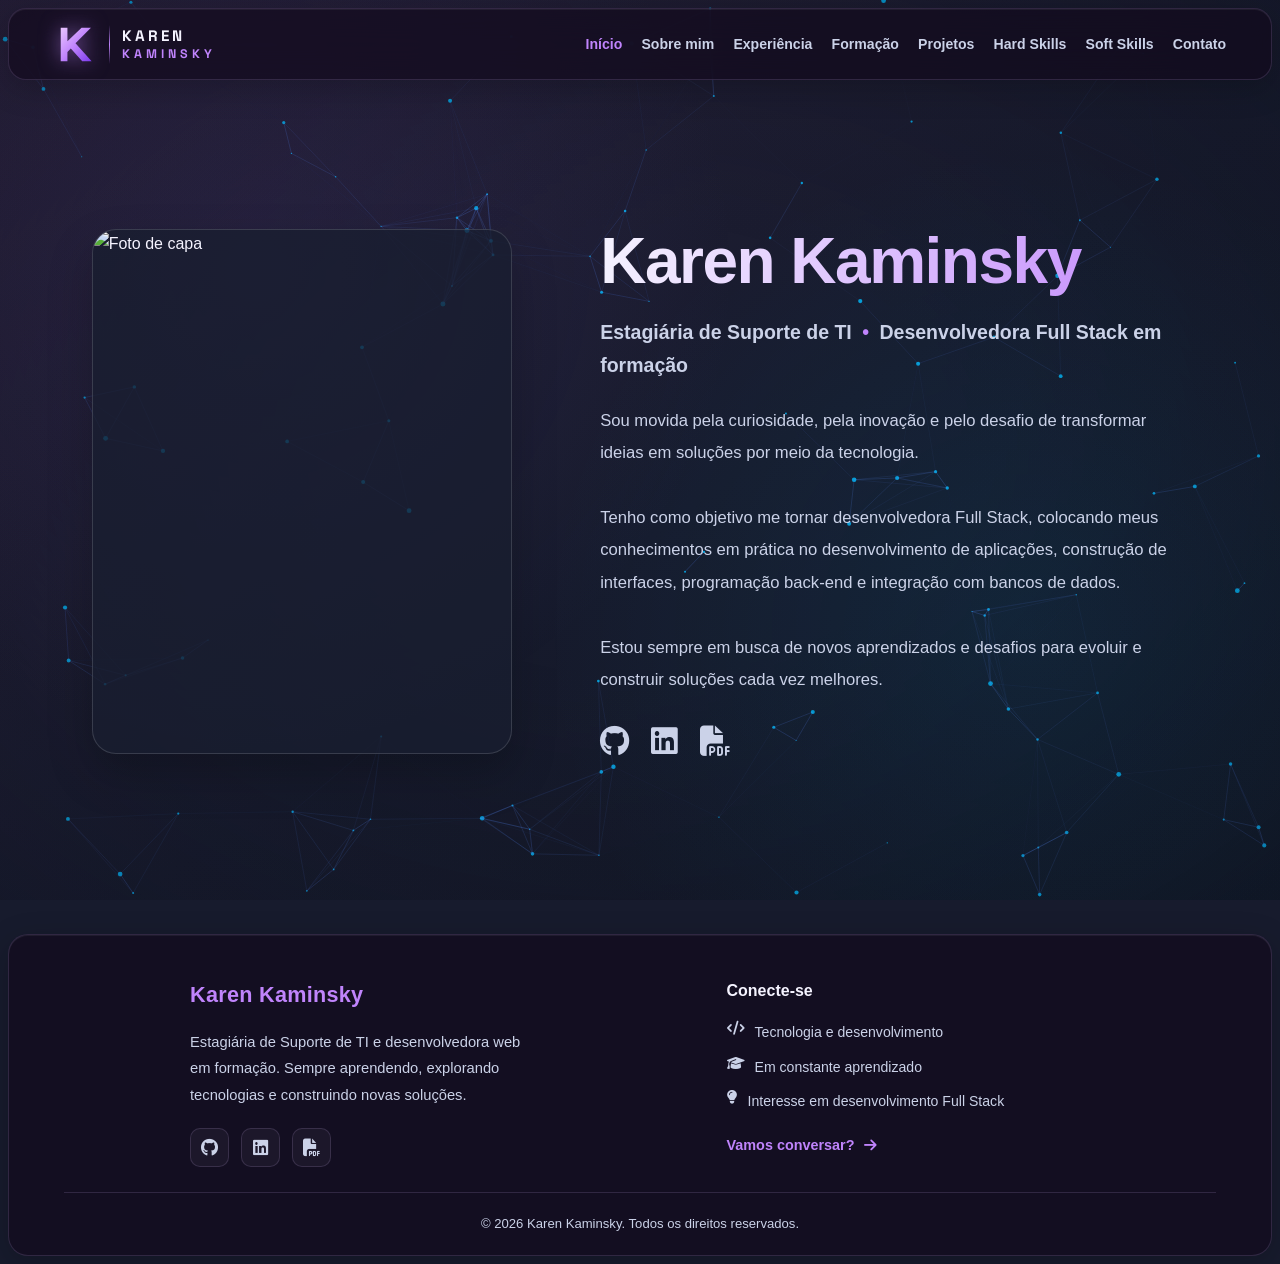
==== commit b1f4b7e3: "style:Atualizações e criação da tela sobre mim" ====
--- a/index.html
+++ b/index.html
@@ -154,36 +154,34 @@
 
                     <img
                         src="assets/img/minha-foto.jpg"
-                        alt="Foto de Karen Kaminsky"
+                        alt="Foto de capa"
                         fetchpriority="high">
 
                 </div>
 
                 <!-- APRESENTAÇÃO -->
                 <div class="hero-content">
-
-                    <p class="eyebrow">
-                        OLÁ! SEJA BEM-VINDO(A) AO MEU PORTFÓLIO
-                    </p>
 
                     <h1>Karen Kaminsky</h1>
 
                     <h2 class="hero-role">
                         Estagiária de Suporte de TI
                         <span aria-hidden="true">•</span>
-                        Desenvolvedora Web em formação
+                        Desenvolvedora Full Stack em formação
                     </h2>
 
                     <p class="hero-description">
-                        Sou apaixonada por tecnologia e motivada pelo desafio
-                        de transformar problemas em soluções por meio da inovação.
-
-                        Tenho interesse em desenvolvimento web, suporte técnico
-                        e automação de processos.
-
-                        Estou sempre em busca de novos conhecimentos, explorando
-                        ferramentas e tecnologias para crescer profissionalmente
-                        na área de Tecnologia da Informação.
+                        Sou movida pela curiosidade, pela inovação e pelo 
+                        desafio de transformar ideias em soluções por meio 
+                        da tecnologia.<br><br>
+
+                        Tenho como objetivo me tornar desenvolvedora Full 
+                        Stack, colocando meus conhecimentos em prática no 
+                        desenvolvimento de aplicações, construção de interfaces, 
+                        programação back-end e integração com bancos de dados.<br><br>
+
+                        Estou sempre em busca de novos aprendizados e desafios 
+                        para evoluir e construir soluções cada vez melhores.
                     </p>
 
                     <!-- REDES SOCIAIS -->
@@ -220,21 +218,6 @@
 
                     </div>
 
-                    <!-- BOTÕES -->
-                    <div class="contact-btns">
-
-                        <a href="projetos.html" class="btn-primary">
-                            <i class="fas fa-code"></i>
-                            Conheça meus projetos
-                        </a>
-
-                        <a href="contato.html" class="btn-primary">
-                            <i class="fas fa-envelope"></i>
-                            Entre em contato
-                        </a>
-
-                    </div>
-
                 </div>
 
             </div>
--- a/css/style.css
+++ b/css/style.css
@@ -1363,4 +1363,186 @@
     .logo-divider {
         animation: none !important;
     }
+
+
+/* ========================================
+   18. PÁGINA SOBRE MIM
+======================================== */
+
+.about-section {
+    min-height: auto;
+    padding: clamp(55px, 8vw, 100px) clamp(22px, 6vw, 90px);
+}
+
+.about-layout {
+    width: min(100%, 1040px);
+    display: grid;
+    grid-template-columns: minmax(0, 0.9fr) minmax(0, 1.1fr);
+    align-items: start;
+    gap: 24px;
+}
+
+.about-heading {
+    grid-column: 1 / -1;
+    max-width: 820px;
+    margin-bottom: 12px;
+}
+
+.about-heading h1 {
+    margin-bottom: 18px;
+    font-family: "Space Grotesk", sans-serif;
+    font-size: clamp(2.3rem, 5vw, 3.8rem);
+    line-height: 1.15;
+    letter-spacing: -1.5px;
+}
+
+.about-heading h1 span {
+    background: linear-gradient(100deg, var(--accent), #e9c5ff);
+    -webkit-background-clip: text;
+    background-clip: text;
+    color: transparent;
+}
+
+.about-lead {
+    max-width: 760px;
+    color: var(--text-secondary);
+    font-size: clamp(1rem, 2vw, 1.16rem);
+    line-height: 1.85;
+}
+
+.about-focus {
+    display: flex;
+    flex-wrap: wrap;
+    gap: 10px;
+    margin-top: 24px;
+}
+
+.about-focus span {
+    display: inline-flex;
+    align-items: center;
+    gap: 9px;
+    padding: 9px 13px;
+    border: 1px solid var(--card-border);
+    border-radius: 30px;
+    background: rgba(255, 255, 255, 0.045);
+    color: var(--text-secondary);
+    font-size: 0.86rem;
+}
+
+.about-focus i {
+    color: var(--accent);
+}
+
+.about-card {
+    padding: clamp(24px, 4vw, 36px);
+    border: 1px solid var(--card-border);
+    border-radius: 22px;
+    background: var(--card-bg);
+    box-shadow: var(--shadow);
+    backdrop-filter: blur(16px);
+    -webkit-backdrop-filter: blur(16px);
+}
+
+.about-card h2 {
+    display: flex;
+    align-items: center;
+    gap: 12px;
+    margin-bottom: 20px;
+    color: var(--accent);
+    font-family: "Space Grotesk", sans-serif;
+    font-size: 1.45rem;
+}
+
+.about-card p {
+    margin-top: 13px;
+    color: var(--text-secondary);
+    line-height: 1.9;
+}
+
+.about-highlights {
+    display: flex;
+    flex-direction: column;
+    gap: 14px;
+}
+
+.about-highlight {
+    display: flex;
+    align-items: flex-start;
+    gap: 15px;
+    padding: 19px;
+    border: 1px solid var(--card-border);
+    border-radius: 16px;
+    background: rgba(255, 255, 255, 0.035);
+    transition: transform 0.2s ease, border-color 0.2s ease;
+}
+
+.about-highlight:hover {
+    transform: translateY(-3px);
+    border-color: var(--accent);
+}
+
+.about-highlight-icon {
+    flex: 0 0 42px;
+    width: 42px;
+    height: 42px;
+    display: grid;
+    place-items: center;
+    border-radius: 12px;
+    background: rgba(192, 132, 252, 0.14);
+    color: var(--accent);
+}
+
+.about-highlight h3 {
+    margin-bottom: 4px;
+    color: var(--text-color);
+    font-size: 1rem;
+}
+
+.about-highlight p {
+    color: var(--text-secondary);
+    font-size: 0.91rem;
+    line-height: 1.65;
+}
+
+/* RESPONSIVIDADE */
+
+@media (max-width: 760px) {
+
+    .about-section {
+        padding: 48px 18px 60px;
+    }
+
+    .about-layout {
+        grid-template-columns: minmax(0, 1fr);
+        gap: 18px;
+    }
+
+    .about-heading {
+        margin-bottom: 4px;
+        text-align: center;
+    }
+
+    .about-focus {
+        justify-content: center;
+    }
+
+    .about-card {
+        padding: 24px 20px;
+    }
+
+    .about-card h2 {
+        font-size: 1.3rem;
+    }
+
+}
+
+/* ACESSIBILIDADE */
+
+@media (prefers-reduced-motion: reduce) {
+
+    .about-highlight:hover {
+        transform: none;
+    }
+
+}
 }
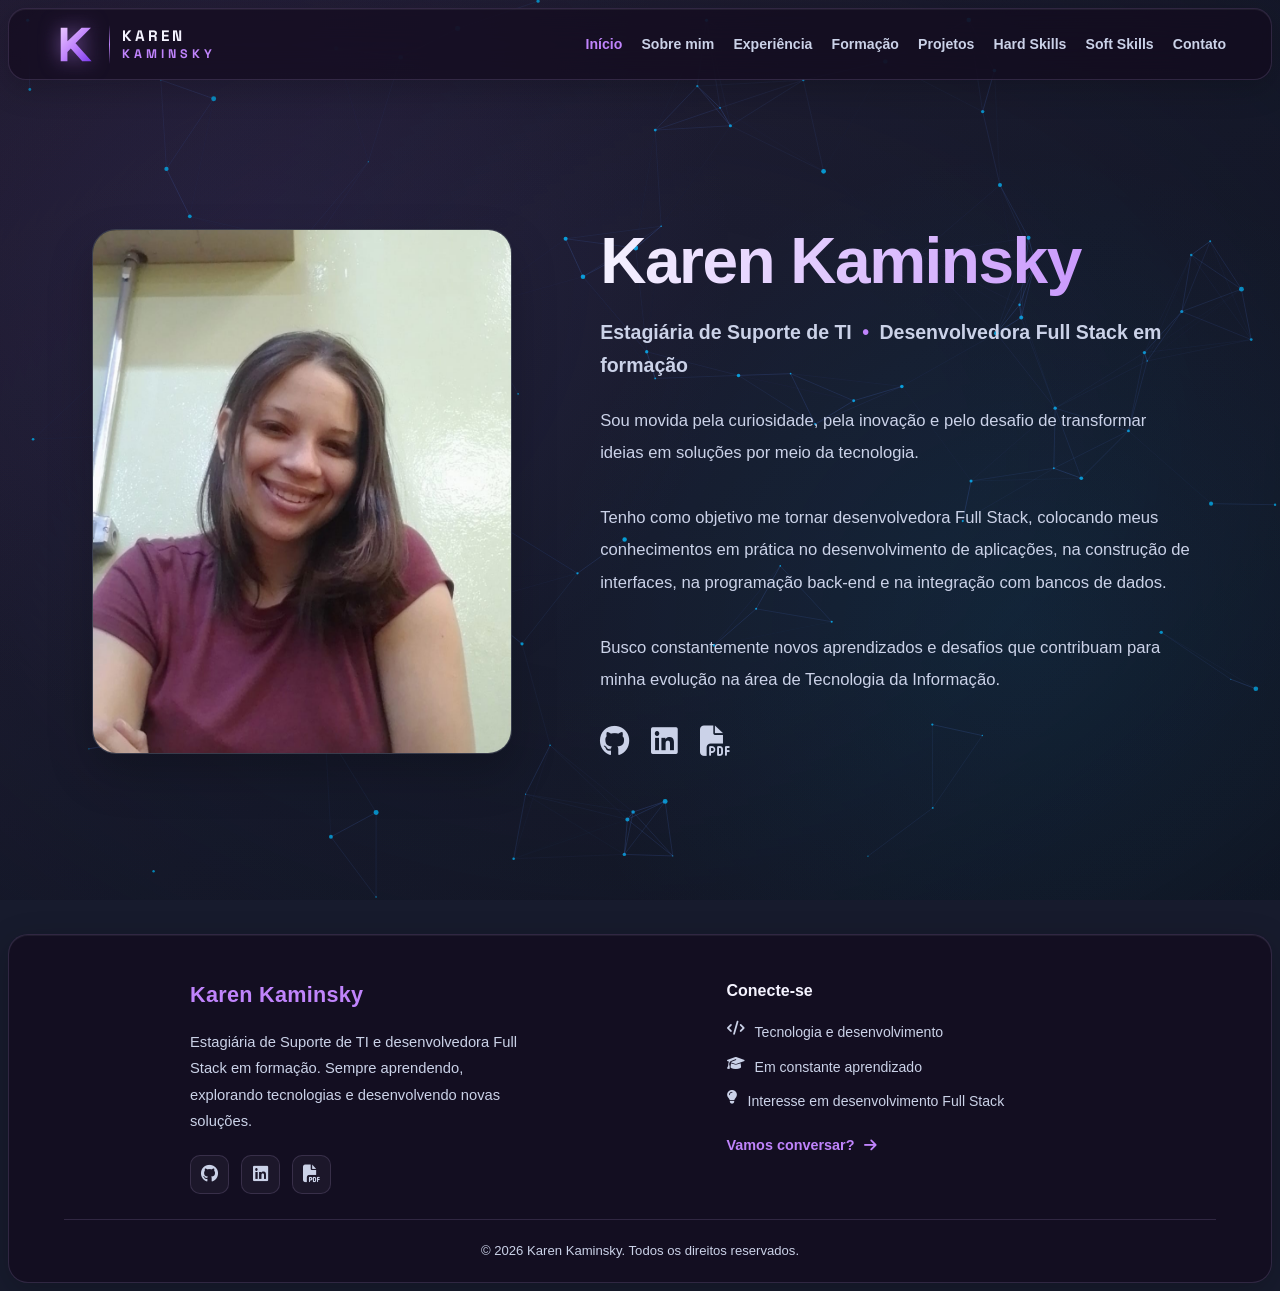
==== commit 5f235a48: "feat: Melhora layout e organização do portfólio" ====
--- a/index.html
+++ b/index.html
@@ -6,26 +6,32 @@
     <meta charset="UTF-8">
     <meta name="viewport" content="width=device-width, initial-scale=1.0">
 
-    <meta name="description" content="Portfólio profissional de Karen Kaminsky.">
+    <meta
+        name="description"
+        content="Portfólio de Karen Kaminsky, estagiária de Suporte de TI e desenvolvedora Full Stack em formação.">
+
     <meta name="theme-color" content="#171b2d">
 
     <title>Início | Karen Kaminsky</title>
 
-    <!-- Fontes -->
+    <!-- FONTES -->
     <link rel="preconnect" href="https://fonts.googleapis.com">
     <link rel="preconnect" href="https://fonts.gstatic.com" crossorigin>
 
-    <link href="https://fonts.googleapis.com/css2?family=Space+Grotesk:wght@400;500;600;700&display=swap" rel="stylesheet">
-
-    <!-- Ícones -->
-    <link rel="stylesheet"
+    <link
+        href="https://fonts.googleapis.com/css2?family=Space+Grotesk:wght@400;500;600;700&display=swap"
+        rel="stylesheet">
+
+    <!-- ÍCONES -->
+    <link
+        rel="stylesheet"
         href="https://cdnjs.cloudflare.com/ajax/libs/font-awesome/6.5.1/css/all.min.css">
 
     <!-- CSS -->
     <link rel="stylesheet" href="css/style.css">
     <link rel="stylesheet" href="css/particles.css">
 
-    <!-- JavaScript -->
+    <!-- JAVASCRIPT -->
     <script src="js/script.js" defer></script>
     <script src="js/particles.js" defer></script>
 </head>
@@ -40,17 +46,28 @@
     <!-- CABEÇALHO -->
     <header class="navbar">
 
-        <a class="logo" href="index.html" aria-label="Karen Kaminsky - início">
+        <!-- LOGO -->
+        <a
+            class="logo"
+            href="index.html"
+            aria-label="Karen Kaminsky - página inicial">
 
             <span class="logo-mark" aria-hidden="true">
-                <!-- Símbolo da logo -->
+
                 <svg viewBox="0 0 64 64" xmlns="http://www.w3.org/2000/svg">
 
                     <defs>
-                        <linearGradient id="logoGradient" x1="0" y1="0" x2="1" y2="1">
+                        <linearGradient
+                            id="logoGradient"
+                            x1="0"
+                            y1="0"
+                            x2="1"
+                            y2="1">
+
                             <stop offset="0%" stop-color="#e9c5ff"/>
                             <stop offset="50%" stop-color="#c084fc"/>
                             <stop offset="100%" stop-color="#7c3aed"/>
+
                         </linearGradient>
                     </defs>
 
@@ -59,6 +76,7 @@
                         fill="url(#logoGradient)"/>
 
                 </svg>
+
             </span>
 
             <span class="logo-divider"></span>
@@ -79,17 +97,23 @@
             aria-expanded="false"
             aria-controls="main-nav">
 
-            <i class="fas fa-bars"></i>
+            <i class="fas fa-bars" aria-hidden="true"></i>
 
         </button>
 
         <!-- NAVEGAÇÃO -->
-        <nav id="main-nav" class="main-nav" aria-label="Navegação principal">
+        <nav
+            id="main-nav"
+            class="main-nav"
+            aria-label="Navegação principal">
 
             <ul>
 
                 <li>
-                    <a href="index.html" class="active" aria-current="page">
+                    <a
+                        href="index.html"
+                        class="active"
+                        aria-current="page">
                         Início
                     </a>
                 </li>
@@ -145,16 +169,19 @@
     <!-- CONTEÚDO PRINCIPAL -->
     <main class="container-scroll">
 
-        <section class="block hero-section" id="home">
+        <section
+            class="block hero-section"
+            id="home"
+            aria-labelledby="hero-title">
 
             <div class="hero-profile">
 
-                <!-- FOTO -->
+                <!-- FOTO DE PERFIL -->
                 <div class="hero-photo">
 
                     <img
-                        src="assets/img/minha-foto.jpg"
-                        alt="Foto de capa"
+                        src="assets/img/minha-foto.jpeg"
+                        alt="Foto de Karen Kaminsky"
                         fetchpriority="high">
 
                 </div>
@@ -162,7 +189,9 @@
                 <!-- APRESENTAÇÃO -->
                 <div class="hero-content">
 
-                    <h1>Karen Kaminsky</h1>
+                    <h1 id="hero-title">
+                        Karen Kaminsky
+                    </h1>
 
                     <h2 class="hero-role">
                         Estagiária de Suporte de TI
@@ -171,29 +200,37 @@
                     </h2>
 
                     <p class="hero-description">
-                        Sou movida pela curiosidade, pela inovação e pelo 
-                        desafio de transformar ideias em soluções por meio 
-                        da tecnologia.<br><br>
-
-                        Tenho como objetivo me tornar desenvolvedora Full 
-                        Stack, colocando meus conhecimentos em prática no 
-                        desenvolvimento de aplicações, construção de interfaces, 
-                        programação back-end e integração com bancos de dados.<br><br>
-
-                        Estou sempre em busca de novos aprendizados e desafios 
-                        para evoluir e construir soluções cada vez melhores.
+
+                        Sou movida pela curiosidade, pela inovação e pelo
+                        desafio de transformar ideias em soluções por meio
+                        da tecnologia.
+
+                        <br><br>
+
+                        Tenho como objetivo me tornar desenvolvedora Full
+                        Stack, colocando meus conhecimentos em prática no
+                        desenvolvimento de aplicações, na construção de
+                        interfaces, na programação back-end e na integração
+                        com bancos de dados.
+
+                        <br><br>
+
+                        Busco constantemente novos aprendizados e desafios
+                        que contribuam para minha evolução na área de
+                        Tecnologia da Informação.
+
                     </p>
 
-                    <!-- REDES SOCIAIS -->
+                    <!-- REDES SOCIAIS E CURRÍCULO -->
                     <div class="hero-social">
 
                         <a
                             href="https://github.com/Karenkaminsky"
                             target="_blank"
                             rel="noopener noreferrer"
-                            aria-label="Meu GitHub">
-
-                            <i class="fab fa-github"></i>
+                            aria-label="Acessar meu GitHub">
+
+                            <i class="fab fa-github" aria-hidden="true"></i>
 
                         </a>
 
@@ -201,18 +238,18 @@
                             href="https://www.linkedin.com/in/karenkaminsky"
                             target="_blank"
                             rel="noopener noreferrer"
-                            aria-label="Meu LinkedIn">
-
-                            <i class="fab fa-linkedin"></i>
+                            aria-label="Acessar meu LinkedIn">
+
+                            <i class="fab fa-linkedin" aria-hidden="true"></i>
 
                         </a>
 
                         <a
                             href="curriculo.pdf"
                             download="Curriculo_Karen_Kaminsky.pdf"
-                            aria-label="Baixar meu currículo">
-
-                            <i class="fas fa-file-pdf"></i>
+                            aria-label="Baixar meu currículo em PDF">
+
+                            <i class="fas fa-file-pdf" aria-hidden="true"></i>
 
                         </a>
 
@@ -231,6 +268,7 @@
 
         <div class="footer-content">
 
+            <!-- IDENTIDADE E REDES SOCIAIS -->
             <div class="footer-brand">
 
                 <a class="footer-logo" href="index.html">
@@ -238,9 +276,9 @@
                 </a>
 
                 <p class="footer-description">
-                    Estagiária de Suporte de TI e desenvolvedora web em formação.
-                    Sempre aprendendo, explorando tecnologias e construindo
-                    novas soluções.
+                    Estagiária de Suporte de TI e desenvolvedora Full Stack
+                    em formação. Sempre aprendendo, explorando tecnologias
+                    e desenvolvendo novas soluções.
                 </p>
 
                 <div class="footer-social">
@@ -251,7 +289,7 @@
                         rel="noopener noreferrer"
                         aria-label="GitHub">
 
-                        <i class="fab fa-github"></i>
+                        <i class="fab fa-github" aria-hidden="true"></i>
 
                     </a>
 
@@ -261,7 +299,7 @@
                         rel="noopener noreferrer"
                         aria-label="LinkedIn">
 
-                        <i class="fab fa-linkedin"></i>
+                        <i class="fab fa-linkedin" aria-hidden="true"></i>
 
                     </a>
 
@@ -270,7 +308,7 @@
                         download="Curriculo_Karen_Kaminsky.pdf"
                         aria-label="Baixar currículo">
 
-                        <i class="fas fa-file-pdf"></i>
+                        <i class="fas fa-file-pdf" aria-hidden="true"></i>
 
                     </a>
 
@@ -278,34 +316,36 @@
 
             </div>
 
+            <!-- INFORMAÇÕES -->
             <div class="footer-column footer-info">
 
                 <h3>Conecte-se</h3>
 
                 <p>
-                    <i class="fas fa-code"></i>
+                    <i class="fas fa-code" aria-hidden="true"></i>
                     Tecnologia e desenvolvimento
                 </p>
 
                 <p>
-                    <i class="fas fa-graduation-cap"></i>
+                    <i class="fas fa-graduation-cap" aria-hidden="true"></i>
                     Em constante aprendizado
                 </p>
 
                 <p>
-                    <i class="fas fa-lightbulb"></i>
+                    <i class="fas fa-lightbulb" aria-hidden="true"></i>
                     Interesse em desenvolvimento Full Stack
                 </p>
 
                 <a class="footer-contact-link" href="contato.html">
                     Vamos conversar?
-                    <i class="fas fa-arrow-right"></i>
+                    <i class="fas fa-arrow-right" aria-hidden="true"></i>
                 </a>
 
             </div>
 
         </div>
 
+        <!-- DIREITOS AUTORAIS -->
         <div class="footer-bottom">
 
             <p>
@@ -317,4 +357,4 @@
     </footer>
 
 </body>
-</html>+</html>
--- a/css/style.css
+++ b/css/style.css
@@ -1545,4 +1545,396 @@
     }
 
 }
+
+
+
+/* ========================================
+   19. PÁGINA EXPERIÊNCIA
+======================================== */
+
+.experience-section {
+    min-height: auto;
+    padding: clamp(55px, 8vw, 100px) clamp(22px, 6vw, 90px);
+}
+
+/* CABEÇALHO */
+
+.experience-heading {
+    width: min(100%, 850px);
+    margin: 0 auto 65px;
+    text-align: center;
+}
+
+.experience-heading h1 {
+    margin: 12px 0 20px;
+    font-family: "Space Grotesk", sans-serif;
+    font-size: clamp(2.2rem, 5vw, 3.5rem);
+    line-height: 1.2;
+    letter-spacing: -1.5px;
+}
+
+.experience-heading h1 span {
+    display: block;
+    background: linear-gradient(100deg, var(--accent), #e9c5ff);
+    -webkit-background-clip: text;
+    background-clip: text;
+    color: transparent;
+}
+
+.experience-intro {
+    max-width: 760px;
+    margin: 0 auto;
+    color: var(--text-secondary);
+    font-size: 1.05rem;
+    line-height: 1.85;
+}
+
+/* LINHA DO TEMPO */
+
+.experience-timeline {
+    position: relative;
+    width: min(100%, 1000px);
+    margin: 0 auto;
+}
+
+.experience-timeline::before {
+    content: "";
+    position: absolute;
+    top: 12px;
+    bottom: 30px;
+    left: 20px;
+    width: 2px;
+    background: linear-gradient(
+        to bottom,
+        var(--accent),
+        rgba(192, 132, 252, 0.12)
+    );
+}
+
+.experience-item {
+    position: relative;
+    padding-left: 65px;
+    margin-bottom: 38px;
+}
+
+.timeline-marker {
+    position: absolute;
+    top: 28px;
+    left: 9px;
+    z-index: 2;
+    width: 24px;
+    height: 24px;
+    display: grid;
+    place-items: center;
+    border: 2px solid var(--accent);
+    border-radius: 50%;
+    background: var(--bg-base);
+    box-shadow: 0 0 18px rgba(192, 132, 252, 0.28);
+}
+
+.timeline-marker span {
+    width: 8px;
+    height: 8px;
+    border-radius: 50%;
+    background: var(--accent);
+}
+
+/* EXPERIÊNCIA ATUAL */
+
+.current-experience .timeline-marker {
+    box-shadow: 0 0 24px rgba(74, 222, 128, 0.3);
+    border-color: var(--green);
+}
+
+.current-experience .timeline-marker span {
+    background: var(--green);
+}
+
+/* CARTÕES */
+
+.experience-card {
+    overflow: hidden;
+    border: 1px solid var(--card-border);
+    border-radius: 22px;
+    background: var(--card-bg);
+    box-shadow: var(--shadow);
+    backdrop-filter: blur(16px);
+    -webkit-backdrop-filter: blur(16px);
+    transition: transform 0.25s ease, border-color 0.25s ease;
+}
+
+.experience-card:hover {
+    transform: translateY(-4px);
+    border-color: rgba(192, 132, 252, 0.5);
+}
+
+/* CABEÇALHO DOS CARTÕES */
+
+.experience-card-header {
+    display: flex;
+    align-items: center;
+    gap: 20px;
+    padding: 26px;
+    border-bottom: 1px solid var(--card-border);
+    background: rgba(255, 255, 255, 0.025);
+}
+
+.company-logo {
+    flex: 0 0 76px;
+    width: 76px;
+    height: 76px;
+    display: grid;
+    place-items: center;
+    overflow: hidden;
+    padding: 9px;
+    border: 1px solid var(--card-border);
+    border-radius: 16px;
+    background: rgba(255, 255, 255, 0.95);
+}
+
+.company-logo img {
+    width: 100%;
+    height: 100%;
+    object-fit: contain;
+}
+
+.anidrol-logo {
+    background: rgba(192, 132, 252, 0.12);
+    color: var(--accent);
+    font-size: 2rem;
+}
+
+.company-heading {
+    flex: 1;
+    min-width: 0;
+}
+
+.company-heading h2 {
+    margin: 3px 0;
+    font-family: "Space Grotesk", sans-serif;
+    font-size: 1.55rem;
+    line-height: 1.3;
+}
+
+.experience-role {
+    color: var(--text-secondary);
+    font-size: 0.95rem;
+    line-height: 1.5;
+}
+
+.experience-period {
+    flex-shrink: 0;
+    padding: 7px 12px;
+    border: 1px solid var(--card-border);
+    border-radius: 30px;
+    color: var(--text-secondary);
+    font-size: 0.8rem;
+    text-align: center;
+}
+
+/* STATUS */
+
+.experience-status {
+    display: inline-flex;
+    align-items: center;
+    gap: 7px;
+    color: var(--green);
+    font-size: 0.78rem;
+    font-weight: 600;
+}
+
+.status-dot {
+    width: 7px;
+    height: 7px;
+    border-radius: 50%;
+    background: var(--green);
+    box-shadow: 0 0 10px rgba(74, 222, 128, 0.6);
+}
+
+/* CONTEÚDO DOS CARTÕES */
+
+.experience-card-body {
+    padding: 26px;
+}
+
+.company-description {
+    margin-bottom: 25px;
+    color: var(--text-secondary);
+    line-height: 1.8;
+}
+
+.experience-card-body h3 {
+    display: flex;
+    align-items: center;
+    gap: 10px;
+    margin: 24px 0 13px;
+    color: var(--text-color);
+    font-family: "Space Grotesk", sans-serif;
+    font-size: 1rem;
+}
+
+.experience-card-body h3 i {
+    color: var(--accent);
+}
+
+.experience-list {
+    display: flex;
+    flex-direction: column;
+    gap: 10px;
+    padding-left: 20px;
+    color: var(--text-secondary);
+    line-height: 1.7;
+}
+
+.experience-list li::marker {
+    color: var(--accent);
+}
+
+/* TAGS */
+
+.experience-tags {
+    display: flex;
+    flex-wrap: wrap;
+    gap: 9px;
+}
+
+.experience-tags span {
+    padding: 7px 12px;
+    border: 1px solid rgba(192, 132, 252, 0.2);
+    border-radius: 30px;
+    background: rgba(192, 132, 252, 0.08);
+    color: var(--text-secondary);
+    font-size: 0.82rem;
+}
+
+/* APRENDIZADOS */
+
+.experience-learning {
+    display: flex;
+    align-items: flex-start;
+    gap: 13px;
+    margin-top: 25px;
+    padding: 17px;
+    border: 1px solid rgba(192, 132, 252, 0.17);
+    border-radius: 14px;
+    background: rgba(192, 132, 252, 0.055);
+}
+
+.experience-learning > i {
+    margin-top: 4px;
+    color: var(--accent);
+}
+
+.experience-learning p {
+    color: var(--text-secondary);
+    font-size: 0.91rem;
+    line-height: 1.75;
+}
+
+.experience-learning strong {
+    color: var(--text-color);
+}
+
+/* MENSAGEM FINAL */
+
+.experience-footer-message {
+    width: min(100%, 850px);
+    display: flex;
+    align-items: center;
+    justify-content: center;
+    gap: 15px;
+    margin: 55px auto 0;
+    padding: 22px;
+    border: 1px solid var(--card-border);
+    border-radius: 16px;
+    background: rgba(255, 255, 255, 0.035);
+    text-align: center;
+}
+
+.experience-footer-message i {
+    color: var(--accent);
+    font-size: 1.5rem;
+}
+
+.experience-footer-message p {
+    color: var(--text-secondary);
+    line-height: 1.7;
+}
+
+/* RESPONSIVIDADE */
+
+@media (max-width: 760px) {
+
+    .experience-section {
+        padding: 48px 18px 60px;
+    }
+
+    .experience-heading {
+        margin-bottom: 45px;
+    }
+
+    .experience-item {
+        padding-left: 38px;
+        margin-bottom: 25px;
+    }
+
+    .experience-timeline::before {
+        left: 10px;
+    }
+
+    .timeline-marker {
+        left: 0;
+        width: 22px;
+        height: 22px;
+    }
+
+    .experience-card-header {
+        flex-wrap: wrap;
+        gap: 14px;
+        padding: 20px;
+    }
+
+    .company-logo {
+        flex-basis: 62px;
+        width: 62px;
+        height: 62px;
+    }
+
+    .company-heading {
+        flex-basis: calc(100% - 80px);
+    }
+
+    .company-heading h2 {
+        font-size: 1.3rem;
+    }
+
+    .experience-period {
+        width: 100%;
+        text-align: left;
+    }
+
+    .experience-card-body {
+        padding: 20px;
+    }
+
+    .experience-footer-message {
+        flex-direction: column;
+        padding: 20px;
+    }
+}
+
+/* ACESSIBILIDADE */
+
+@media (prefers-reduced-motion: reduce) {
+
+    .experience-card {
+        transition: none;
+    }
+
+    .experience-card:hover {
+        transform: none;
+    }
+}
+
+
 }
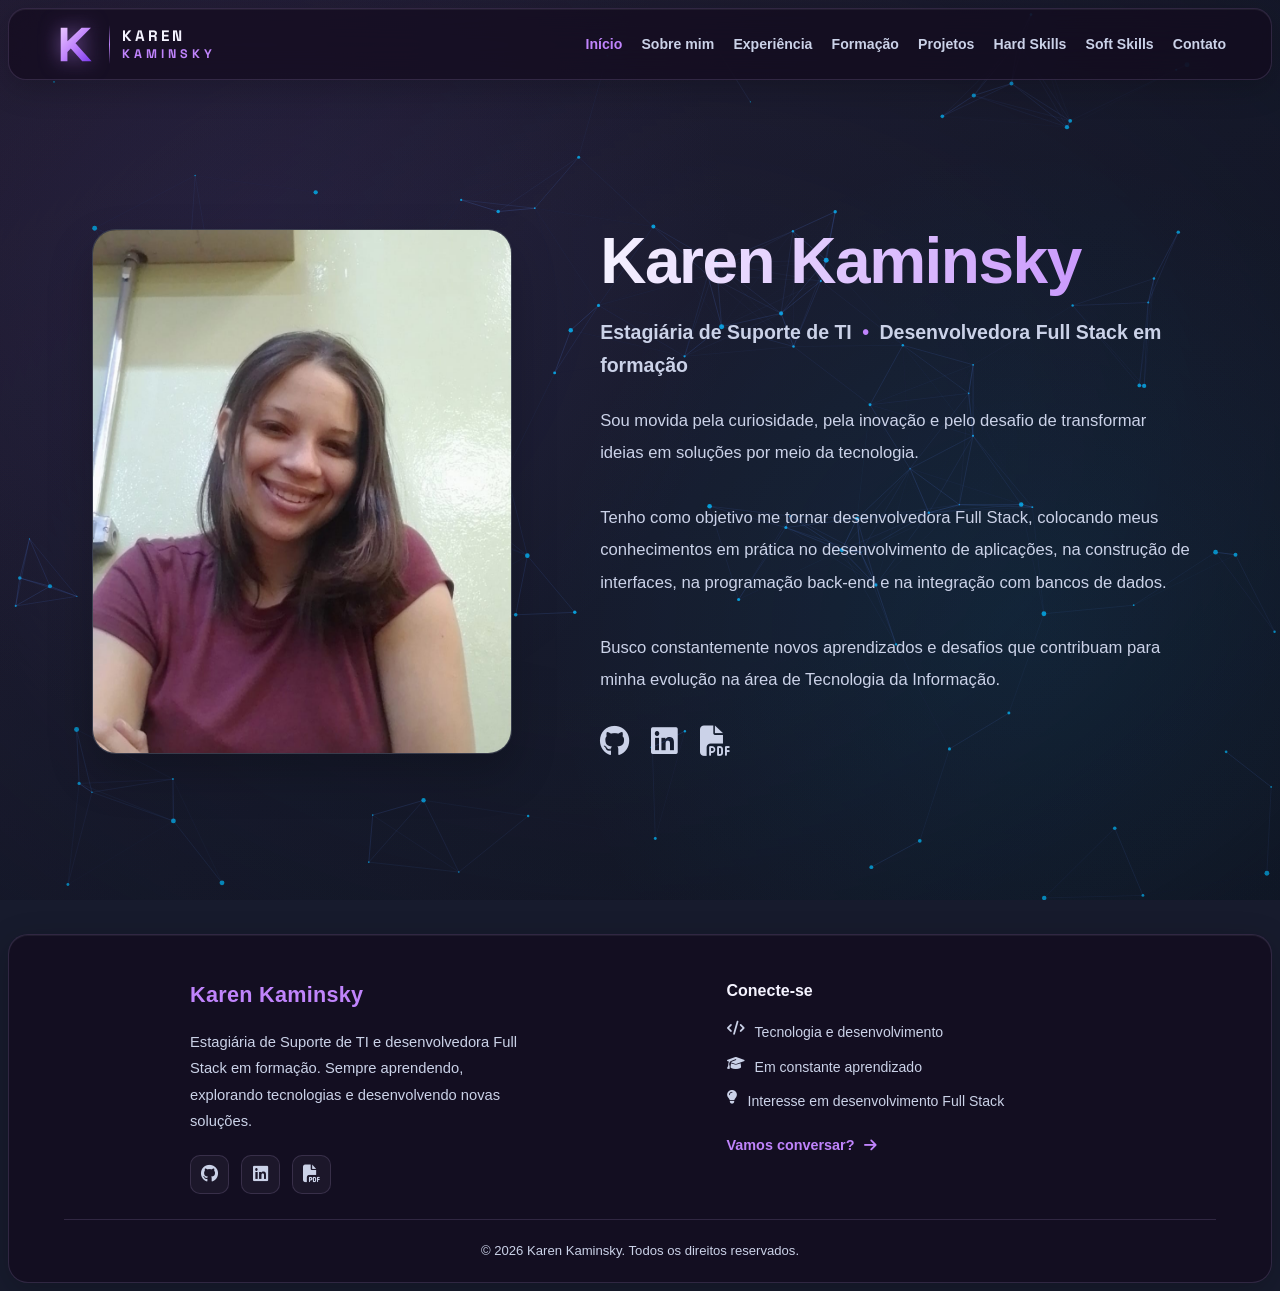
==== commit 3325dd84: "feat: estrutura página de projetos com cards e navegação padronizada" ====
--- a/index.html
+++ b/index.html
@@ -34,6 +34,7 @@
     <!-- JAVASCRIPT -->
     <script src="js/script.js" defer></script>
     <script src="js/particles.js" defer></script>
+
 </head>
 
 <body>
@@ -42,6 +43,7 @@
     <div id="particles-background" aria-hidden="true">
         <canvas id="particles-canvas"></canvas>
     </div>
+
 
     <!-- CABEÇALHO -->
     <header class="navbar">
@@ -87,6 +89,7 @@
             </span>
 
         </a>
+
 
         <!-- BOTÃO DO MENU MOBILE -->
         <button
@@ -101,6 +104,7 @@
 
         </button>
 
+
         <!-- NAVEGAÇÃO -->
         <nav
             id="main-nav"
@@ -166,6 +170,7 @@
 
     </header>
 
+
     <!-- CONTEÚDO PRINCIPAL -->
     <main class="container-scroll">
 
@@ -185,6 +190,7 @@
                         fetchpriority="high">
 
                 </div>
+
 
                 <!-- APRESENTAÇÃO -->
                 <div class="hero-content">
@@ -221,6 +227,7 @@
 
                     </p>
 
+
                     <!-- REDES SOCIAIS E CURRÍCULO -->
                     <div class="hero-social">
 
@@ -263,6 +270,7 @@
 
     </main>
 
+
     <!-- RODAPÉ -->
     <footer class="footer">
 
@@ -316,6 +324,7 @@
 
             </div>
 
+
             <!-- INFORMAÇÕES -->
             <div class="footer-column footer-info">
 
@@ -337,19 +346,23 @@
                 </p>
 
                 <a class="footer-contact-link" href="contato.html">
+
                     Vamos conversar?
+
                     <i class="fas fa-arrow-right" aria-hidden="true"></i>
+
                 </a>
 
             </div>
 
         </div>
+
 
         <!-- DIREITOS AUTORAIS -->
         <div class="footer-bottom">
 
             <p>
-                © 2026 Karen Kaminsky. Todos os direitos reservados.
+                &copy; 2026 Karen Kaminsky. Todos os direitos reservados.
             </p>
 
         </div>
@@ -357,4 +370,5 @@
     </footer>
 
 </body>
-</html>
+
+</html>
--- a/css/style.css
+++ b/css/style.css
@@ -1343,12 +1343,12 @@
 }
 
 
+
 /* ========================================
    17. ACESSIBILIDADE
 ======================================== */
 
 @media (prefers-reduced-motion: reduce) {
-
     *,
     *::before,
     *::after {
@@ -1357,12 +1357,7 @@
         animation-iteration-count: 1 !important;
         transition-duration: 0.01ms !important;
     }
-
-    .logo,
-    .logo-mark,
-    .logo-divider {
-        animation: none !important;
-    }
+}
 
 
 /* ========================================
@@ -1370,33 +1365,38 @@
 ======================================== */
 
 .about-section {
+    display: block;
+    width: 100%;
     min-height: auto;
     padding: clamp(55px, 8vw, 100px) clamp(22px, 6vw, 90px);
 }
 
 .about-layout {
-    width: min(100%, 1040px);
+    width: min(100%, 1150px);
+    margin: 0 auto;
+
     display: grid;
-    grid-template-columns: minmax(0, 0.9fr) minmax(0, 1.1fr);
+    grid-template-columns: minmax(0, 1.1fr) minmax(280px, 0.9fr);
     align-items: start;
-    gap: 24px;
+    gap: 28px;
 }
 
 .about-heading {
     grid-column: 1 / -1;
-    max-width: 820px;
+    max-width: 850px;
     margin-bottom: 12px;
 }
 
 .about-heading h1 {
-    margin-bottom: 18px;
+    margin: 12px 0 20px;
     font-family: "Space Grotesk", sans-serif;
-    font-size: clamp(2.3rem, 5vw, 3.8rem);
-    line-height: 1.15;
-    letter-spacing: -1.5px;
+    font-size: clamp(2.2rem, 4vw, 3.5rem);
+    line-height: 1.2;
+    letter-spacing: -1px;
 }
 
 .about-heading h1 span {
+    display: block;
     background: linear-gradient(100deg, var(--accent), #e9c5ff);
     -webkit-background-clip: text;
     background-clip: text;
@@ -1406,7 +1406,7 @@
 .about-lead {
     max-width: 760px;
     color: var(--text-secondary);
-    font-size: clamp(1rem, 2vw, 1.16rem);
+    font-size: 1.05rem;
     line-height: 1.85;
 }
 
@@ -1414,7 +1414,7 @@
     display: flex;
     flex-wrap: wrap;
     gap: 10px;
-    margin-top: 24px;
+    margin-top: 25px;
 }
 
 .about-focus span {
@@ -1422,8 +1422,10 @@
     align-items: center;
     gap: 9px;
     padding: 9px 13px;
+
     border: 1px solid var(--card-border);
     border-radius: 30px;
+
     background: rgba(255, 255, 255, 0.045);
     color: var(--text-secondary);
     font-size: 0.86rem;
@@ -1434,11 +1436,15 @@
 }
 
 .about-card {
+    width: 100%;
     padding: clamp(24px, 4vw, 36px);
+
     border: 1px solid var(--card-border);
     border-radius: 22px;
+
     background: var(--card-bg);
     box-shadow: var(--shadow);
+
     backdrop-filter: blur(16px);
     -webkit-backdrop-filter: blur(16px);
 }
@@ -1448,6 +1454,7 @@
     align-items: center;
     gap: 12px;
     margin-bottom: 20px;
+
     color: var(--accent);
     font-family: "Space Grotesk", sans-serif;
     font-size: 1.45rem;
@@ -1470,9 +1477,12 @@
     align-items: flex-start;
     gap: 15px;
     padding: 19px;
+
     border: 1px solid var(--card-border);
     border-radius: 16px;
+
     background: rgba(255, 255, 255, 0.035);
+
     transition: transform 0.2s ease, border-color 0.2s ease;
 }
 
@@ -1485,8 +1495,10 @@
     flex: 0 0 42px;
     width: 42px;
     height: 42px;
+
     display: grid;
     place-items: center;
+
     border-radius: 12px;
     background: rgba(192, 132, 252, 0.14);
     color: var(--accent);
@@ -1504,55 +1516,14 @@
     line-height: 1.65;
 }
 
-/* RESPONSIVIDADE */
-
-@media (max-width: 760px) {
-
-    .about-section {
-        padding: 48px 18px 60px;
-    }
-
-    .about-layout {
-        grid-template-columns: minmax(0, 1fr);
-        gap: 18px;
-    }
-
-    .about-heading {
-        margin-bottom: 4px;
-        text-align: center;
-    }
-
-    .about-focus {
-        justify-content: center;
-    }
-
-    .about-card {
-        padding: 24px 20px;
-    }
-
-    .about-card h2 {
-        font-size: 1.3rem;
-    }
-
-}
-
-/* ACESSIBILIDADE */
-
-@media (prefers-reduced-motion: reduce) {
-
-    .about-highlight:hover {
-        transform: none;
-    }
-
-}
-
-
 
 /* ========================================
    19. PÁGINA EXPERIÊNCIA
 ======================================== */
 
 .experience-section {
+    display: block;
+    width: 100%;
     min-height: auto;
     padding: clamp(55px, 8vw, 100px) clamp(22px, 6vw, 90px);
 }
@@ -1589,11 +1560,12 @@
     line-height: 1.85;
 }
 
+
 /* LINHA DO TEMPO */
 
 .experience-timeline {
     position: relative;
-    width: min(100%, 1000px);
+    width: min(100%, 1050px);
     margin: 0 auto;
 }
 
@@ -1604,6 +1576,7 @@
     bottom: 30px;
     left: 20px;
     width: 2px;
+
     background: linear-gradient(
         to bottom,
         var(--accent),
@@ -1622,12 +1595,16 @@
     top: 28px;
     left: 9px;
     z-index: 2;
+
     width: 24px;
     height: 24px;
+
     display: grid;
     place-items: center;
+
     border: 2px solid var(--accent);
     border-radius: 50%;
+
     background: var(--bg-base);
     box-shadow: 0 0 18px rgba(192, 132, 252, 0.28);
 }
@@ -1642,24 +1619,30 @@
 /* EXPERIÊNCIA ATUAL */
 
 .current-experience .timeline-marker {
+    border-color: var(--green);
     box-shadow: 0 0 24px rgba(74, 222, 128, 0.3);
-    border-color: var(--green);
 }
 
 .current-experience .timeline-marker span {
     background: var(--green);
 }
 
+
 /* CARTÕES */
 
 .experience-card {
+    width: 100%;
     overflow: hidden;
+
     border: 1px solid var(--card-border);
     border-radius: 22px;
+
     background: var(--card-bg);
     box-shadow: var(--shadow);
+
     backdrop-filter: blur(16px);
     -webkit-backdrop-filter: blur(16px);
+
     transition: transform 0.25s ease, border-color 0.25s ease;
 }
 
@@ -1668,13 +1651,17 @@
     border-color: rgba(192, 132, 252, 0.5);
 }
 
+
 /* CABEÇALHO DOS CARTÕES */
 
 .experience-card-header {
     display: flex;
     align-items: center;
+    flex-wrap: wrap;
     gap: 20px;
+
     padding: 26px;
+
     border-bottom: 1px solid var(--card-border);
     background: rgba(255, 255, 255, 0.025);
 }
@@ -1683,18 +1670,38 @@
     flex: 0 0 76px;
     width: 76px;
     height: 76px;
+
     display: grid;
     place-items: center;
     overflow: hidden;
+
     padding: 9px;
+
     border: 1px solid var(--card-border);
     border-radius: 16px;
+
     background: rgba(255, 255, 255, 0.95);
 }
 
 .company-logo img {
+    display: block;
     width: 100%;
     height: 100%;
+    object-fit: contain;
+}
+
+/* AJUSTE ESPECÍFICO DO MERCADO LIVRE */
+
+.experience-item:nth-child(3) .company-logo {
+    flex-basis: 64px;
+    width: 64px;
+    height: 64px;
+    padding: 8px;
+}
+
+.experience-item:nth-child(3) .company-logo img {
+    width: 42px;
+    height: 42px;
     object-fit: contain;
 }
 
@@ -1724,20 +1731,25 @@
 
 .experience-period {
     flex-shrink: 0;
+    max-width: 100%;
     padding: 7px 12px;
+
     border: 1px solid var(--card-border);
     border-radius: 30px;
+
     color: var(--text-secondary);
     font-size: 0.8rem;
     text-align: center;
 }
 
+
 /* STATUS */
 
 .experience-status {
     display: inline-flex;
     align-items: center;
     gap: 7px;
+
     color: var(--green);
     font-size: 0.78rem;
     font-weight: 600;
@@ -1747,10 +1759,12 @@
     width: 7px;
     height: 7px;
     border-radius: 50%;
+
     background: var(--green);
     box-shadow: 0 0 10px rgba(74, 222, 128, 0.6);
 }
 
+
 /* CONTEÚDO DOS CARTÕES */
 
 .experience-card-body {
@@ -1767,7 +1781,9 @@
     display: flex;
     align-items: center;
     gap: 10px;
+
     margin: 24px 0 13px;
+
     color: var(--text-color);
     font-family: "Space Grotesk", sans-serif;
     font-size: 1rem;
@@ -1781,7 +1797,9 @@
     display: flex;
     flex-direction: column;
     gap: 10px;
+
     padding-left: 20px;
+
     color: var(--text-secondary);
     line-height: 1.7;
 }
@@ -1790,6 +1808,7 @@
     color: var(--accent);
 }
 
+
 /* TAGS */
 
 .experience-tags {
@@ -1800,12 +1819,15 @@
 
 .experience-tags span {
     padding: 7px 12px;
+
     border: 1px solid rgba(192, 132, 252, 0.2);
     border-radius: 30px;
+
     background: rgba(192, 132, 252, 0.08);
     color: var(--text-secondary);
     font-size: 0.82rem;
 }
+
 
 /* APRENDIZADOS */
 
@@ -1813,10 +1835,13 @@
     display: flex;
     align-items: flex-start;
     gap: 13px;
+
     margin-top: 25px;
     padding: 17px;
+
     border: 1px solid rgba(192, 132, 252, 0.17);
     border-radius: 14px;
+
     background: rgba(192, 132, 252, 0.055);
 }
 
@@ -1835,18 +1860,23 @@
     color: var(--text-color);
 }
 
+
 /* MENSAGEM FINAL */
 
 .experience-footer-message {
     width: min(100%, 850px);
+
     display: flex;
     align-items: center;
     justify-content: center;
     gap: 15px;
+
     margin: 55px auto 0;
     padding: 22px;
+
     border: 1px solid var(--card-border);
     border-radius: 16px;
+
     background: rgba(255, 255, 255, 0.035);
     text-align: center;
 }
@@ -1861,12 +1891,60 @@
     line-height: 1.7;
 }
 
-/* RESPONSIVIDADE */
+
+/* ========================================
+   20. RESPONSIVIDADE - TABLETS
+======================================== */
+
+@media (max-width: 900px) {
+    .about-layout {
+        grid-template-columns: 1fr;
+    }
+
+    .about-heading {
+        text-align: center;
+    }
+
+    .about-focus {
+        justify-content: center;
+    }
+
+    .about-highlights {
+        display: grid;
+        grid-template-columns: repeat(2, minmax(0, 1fr));
+    }
+}
+
+
+/* ========================================
+   21. RESPONSIVIDADE - CELULARES
+======================================== */
 
 @media (max-width: 760px) {
-
+    .about-section,
     .experience-section {
         padding: 48px 18px 60px;
+    }
+
+    .about-layout {
+        grid-template-columns: minmax(0, 1fr);
+        gap: 18px;
+    }
+
+    .about-heading {
+        margin-bottom: 4px;
+    }
+
+    .about-card {
+        padding: 24px 20px;
+    }
+
+    .about-card h2 {
+        font-size: 1.3rem;
+    }
+
+    .about-highlights {
+        grid-template-columns: 1fr;
     }
 
     .experience-heading {
@@ -1888,8 +1966,8 @@
         height: 22px;
     }
 
+
     .experience-card-header {
-        flex-wrap: wrap;
         gap: 14px;
         padding: 20px;
     }
@@ -1900,6 +1978,17 @@
         height: 62px;
     }
 
+    .experience-item:nth-child(3) .company-logo {
+        flex-basis: 56px;
+        width: 56px;
+        height: 56px;
+    }
+
+    .experience-item:nth-child(3) .company-logo img {
+        width: 38px;
+        height: 38px;
+    }
+
     .company-heading {
         flex-basis: calc(100% - 80px);
     }
@@ -1923,18 +2012,20 @@
     }
 }
 
-/* ACESSIBILIDADE */
+
+
+/* ========================================
+   22. ACESSIBILIDADE - ANIMAÇÕES
+======================================== */
 
 @media (prefers-reduced-motion: reduce) {
-
+    .about-highlight,
     .experience-card {
         transition: none;
     }
 
+    .about-highlight:hover,
     .experience-card:hover {
         transform: none;
     }
-}
-
-
 }
